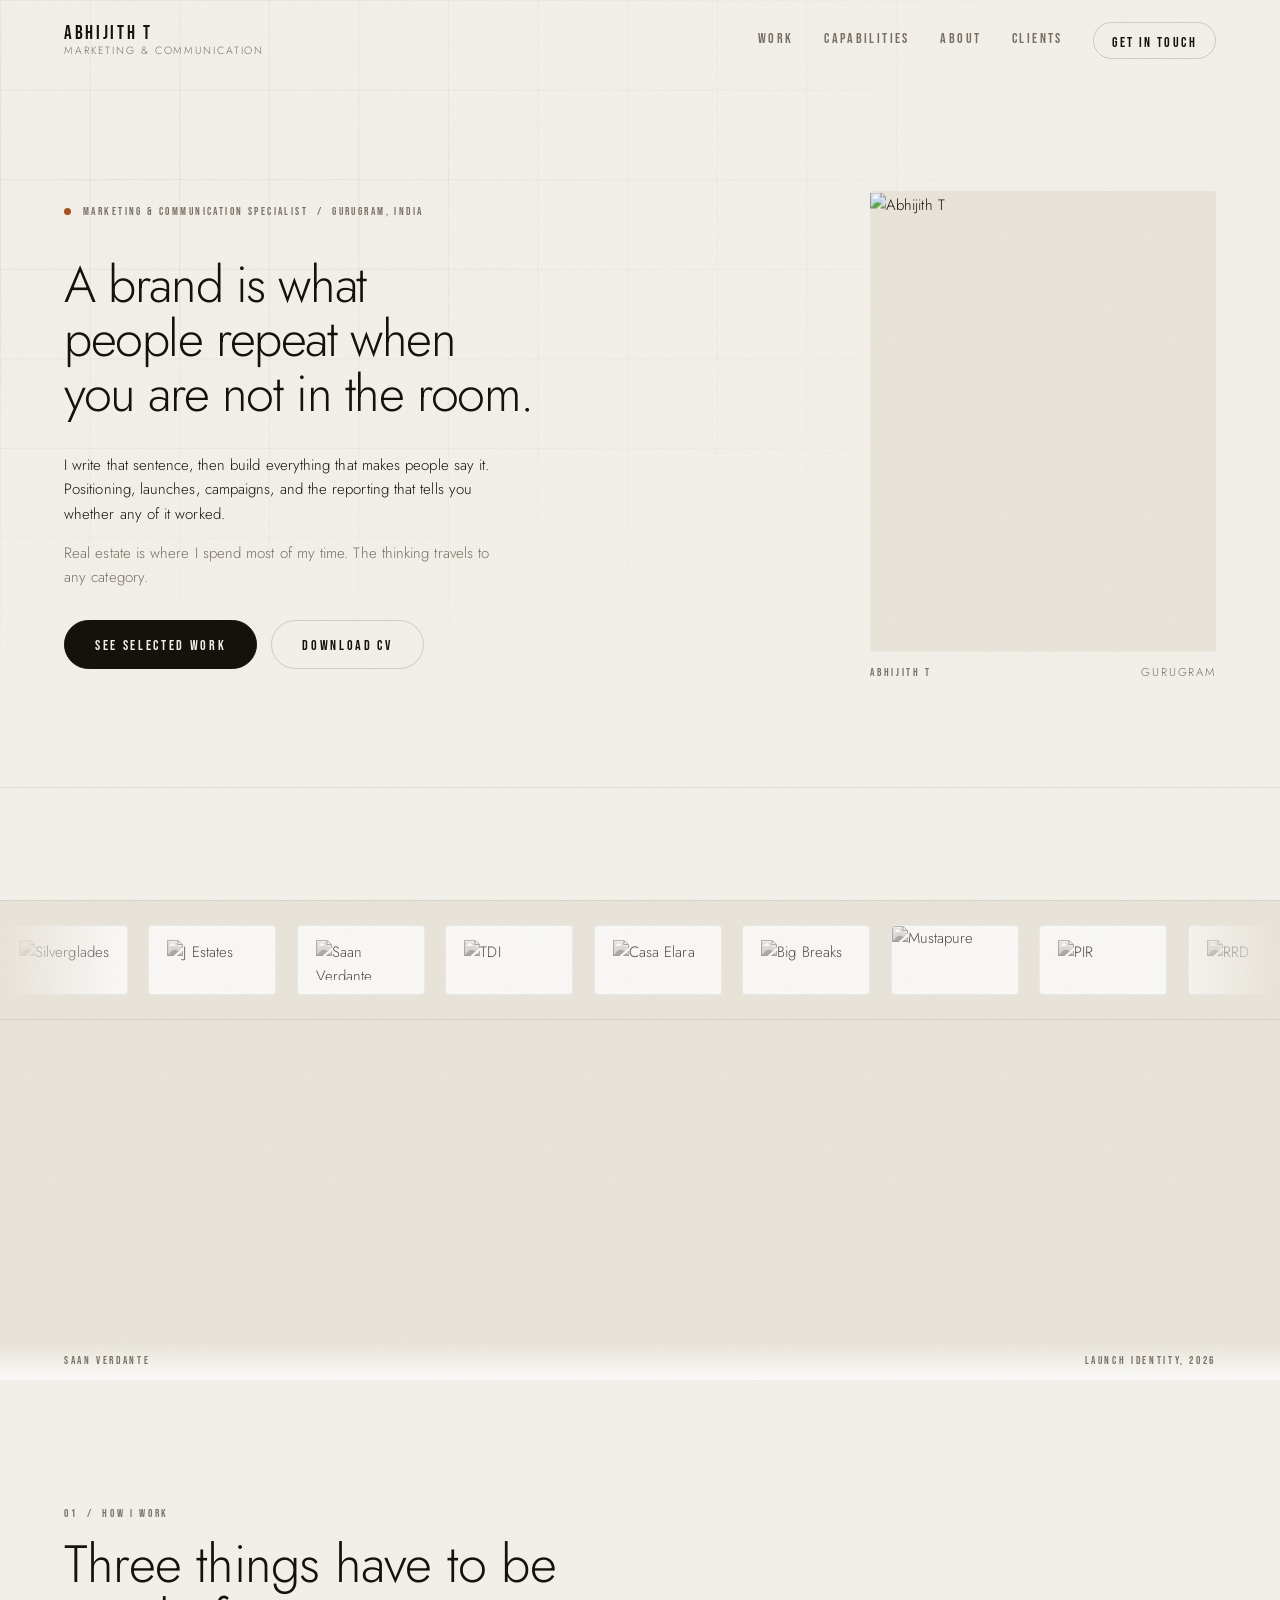
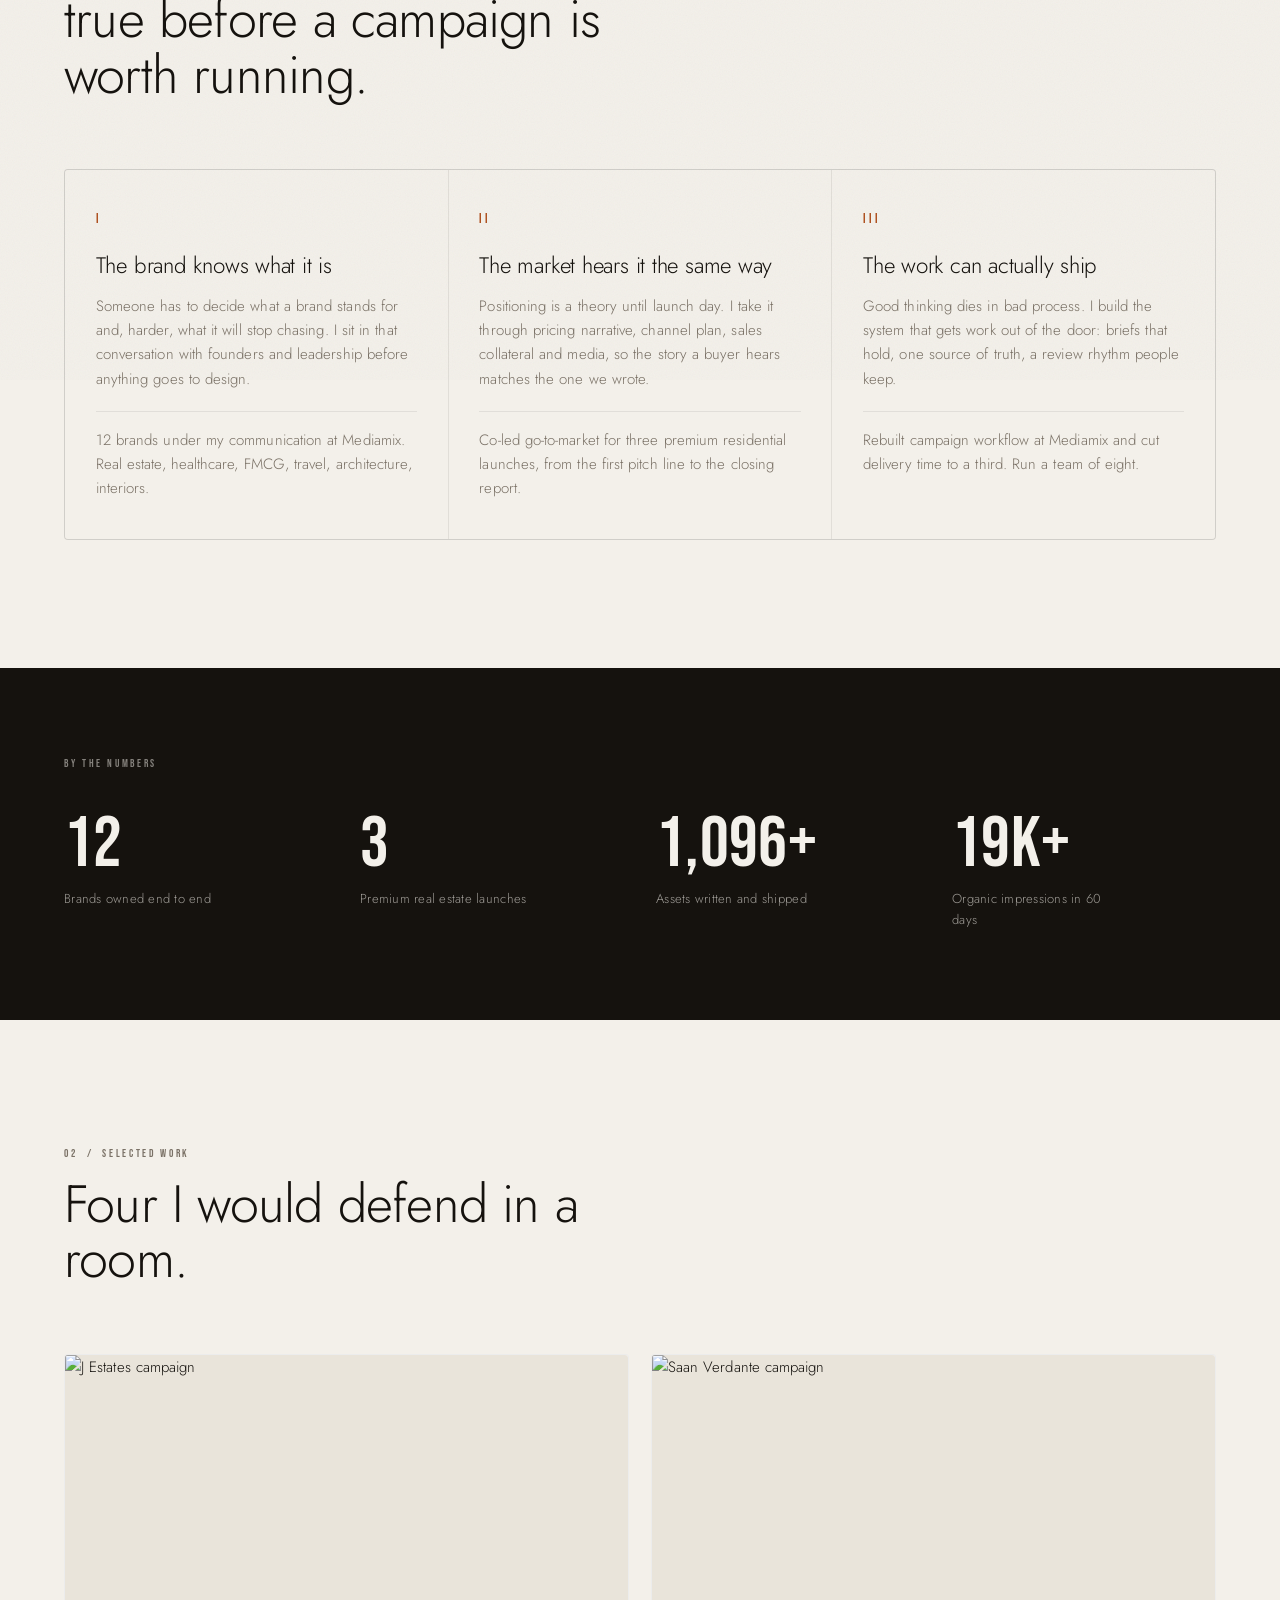
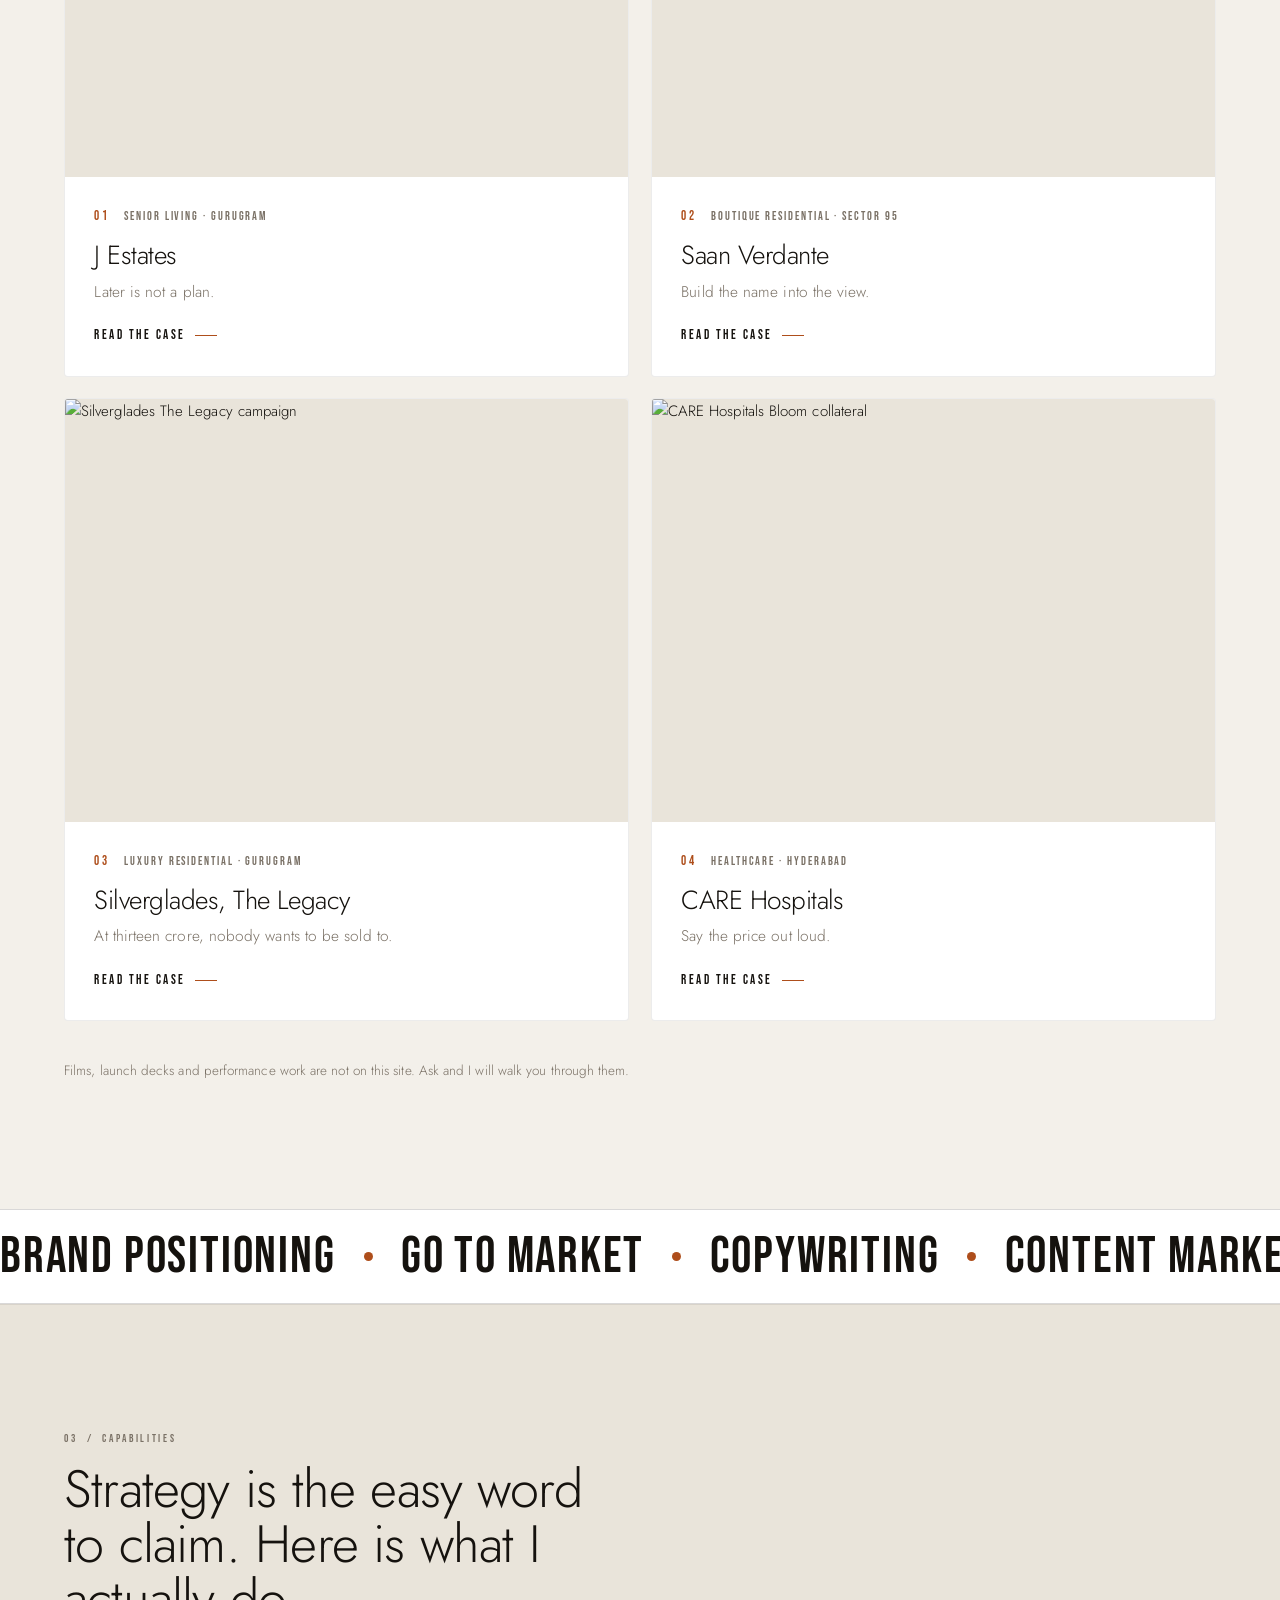
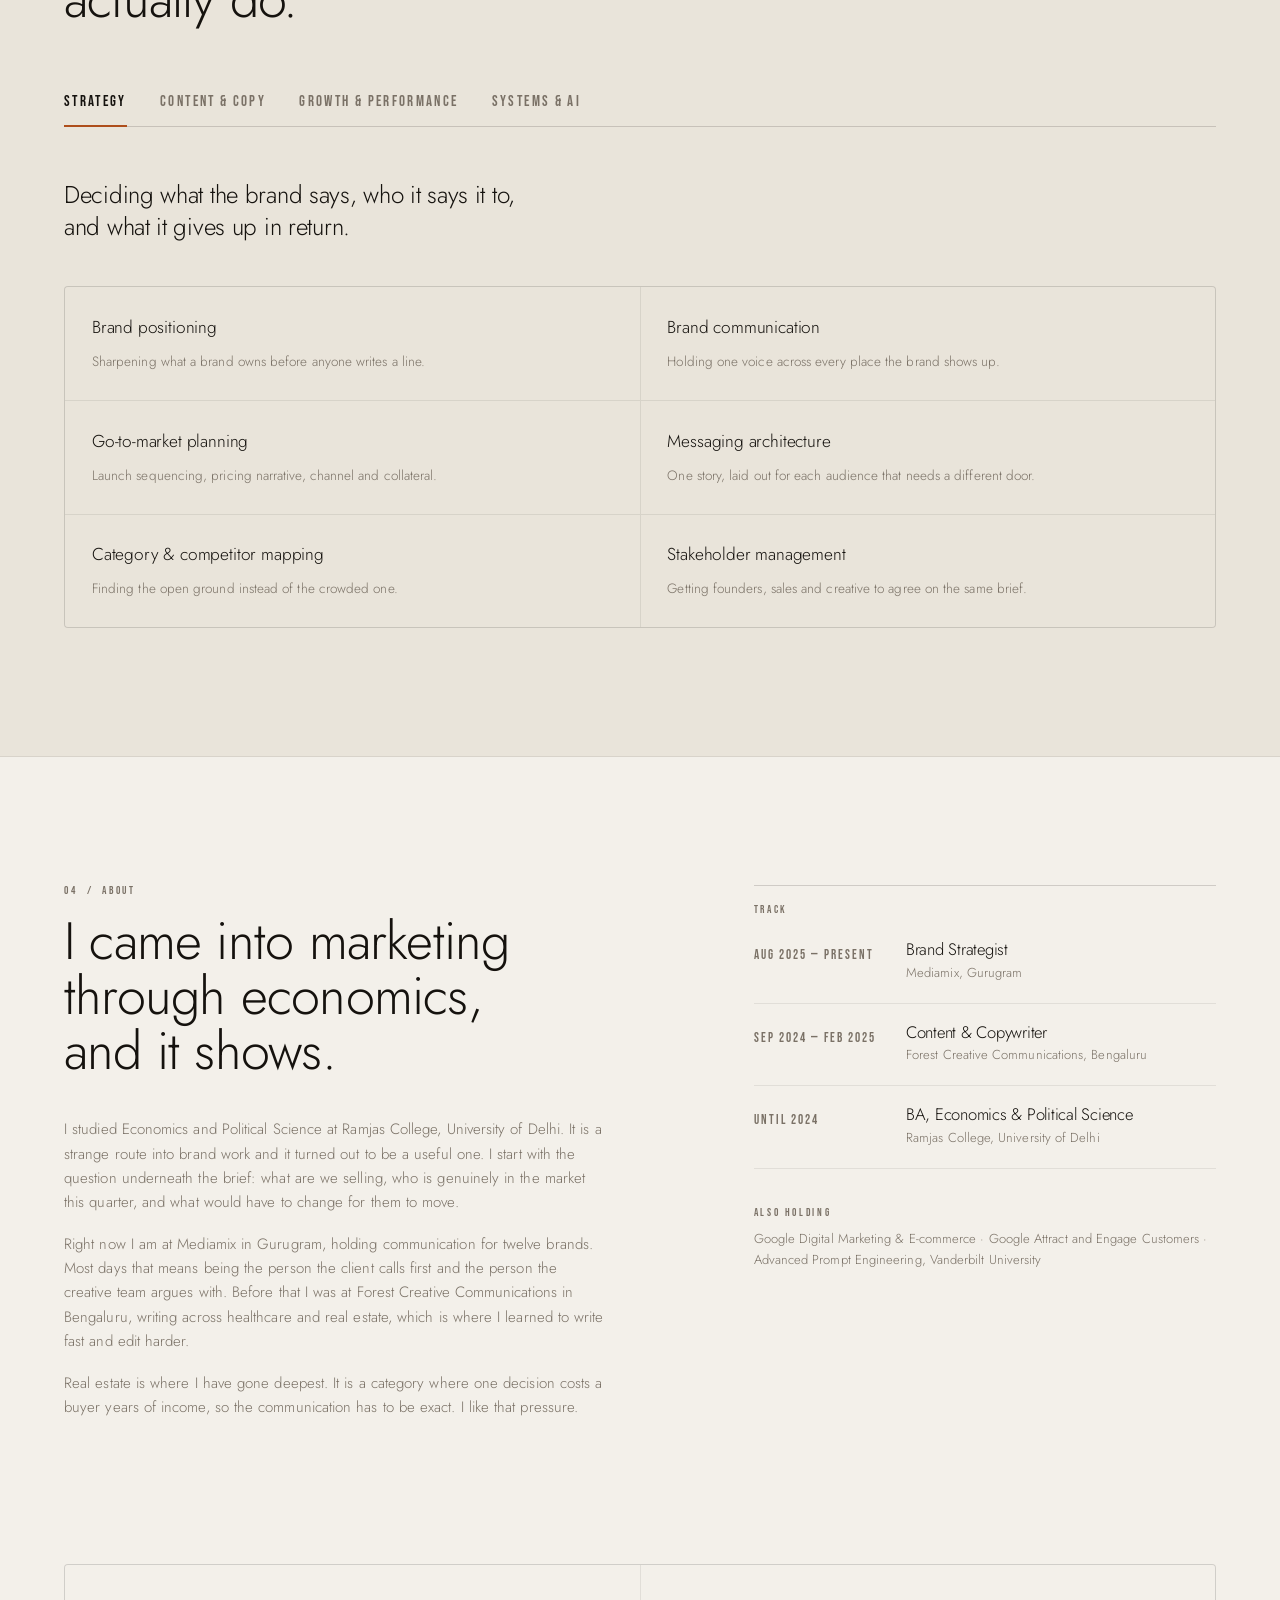
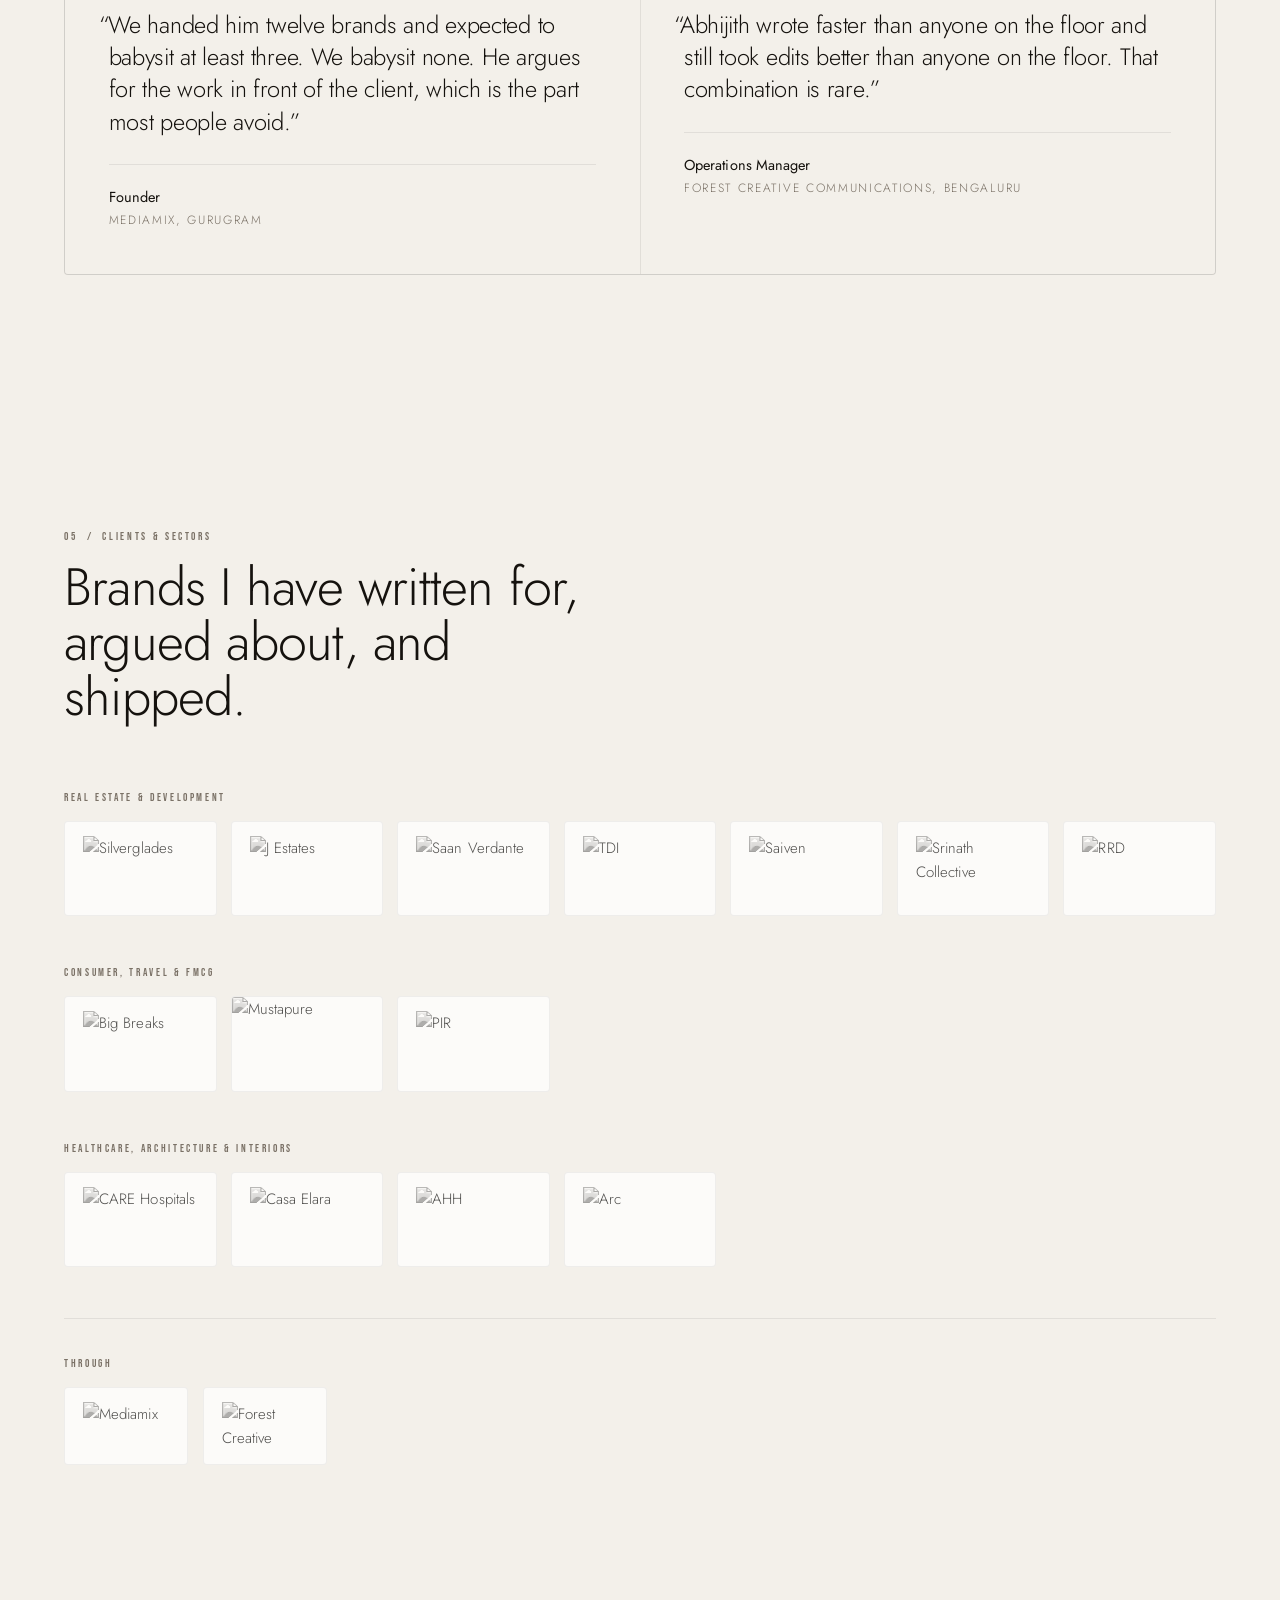
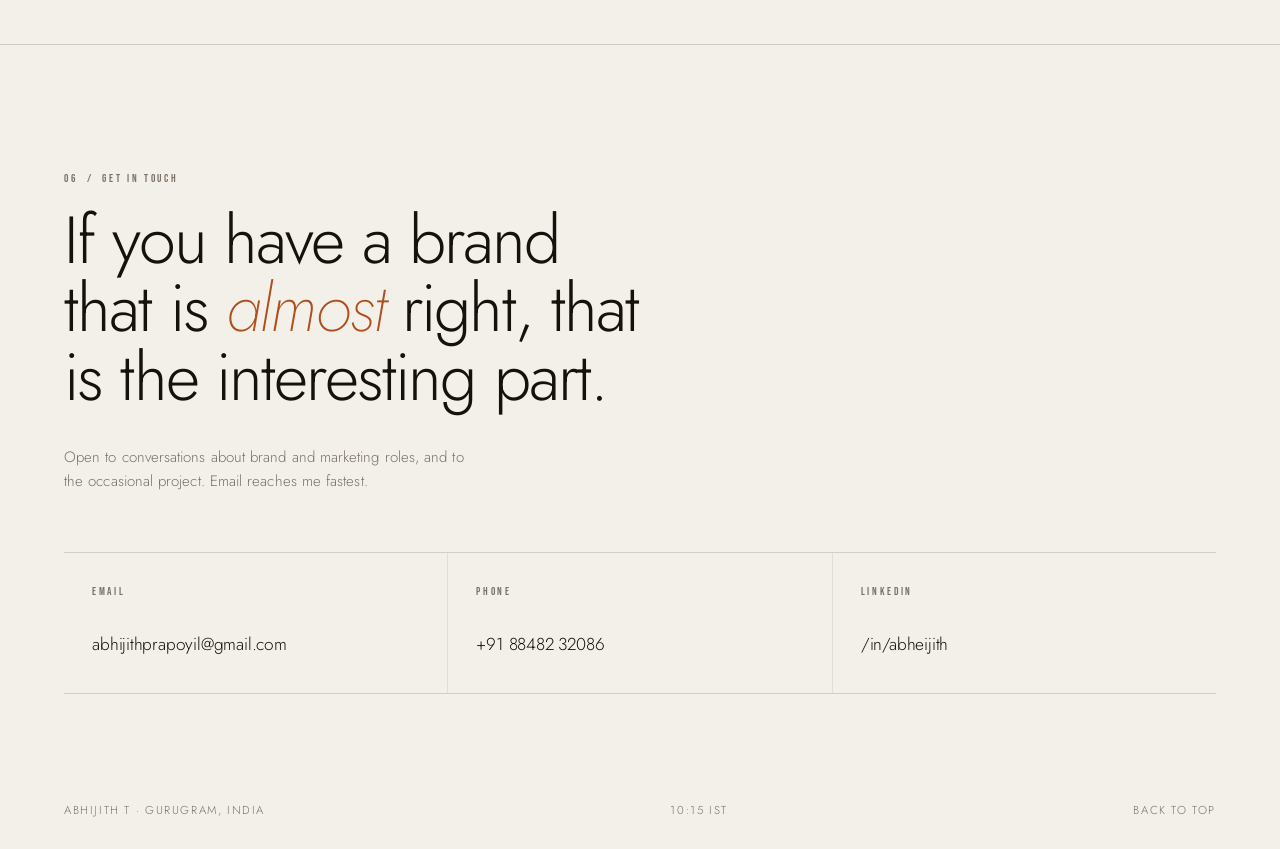
==== index.html @ 6b5b9a4d "Add files via upload" ====
<!doctype html>
<html lang="en">
<head>
<meta charset="utf-8">
<meta name="viewport" content="width=device-width, initial-scale=1">
<title>Abhijith T — Marketing &amp; Communication</title>
<meta name="description" content="Abhijith T. Marketing and communication specialist working on brand positioning, go-to-market and content for real estate, healthcare and consumer brands.">
<link rel="preconnect" href="https://fonts.googleapis.com">
<link rel="preconnect" href="https://fonts.gstatic.com" crossorigin>
<link href="https://fonts.googleapis.com/css2?family=Bebas+Neue&family=Jost:wght@200;300;400;500&display=swap" rel="stylesheet">
<link rel="stylesheet" href="styles.css">
</head>
<body>

<!-- ============ INTRO ============ -->
<div class="intro" id="intro" aria-hidden="true">
  <div class="intro__inner">
    <span class="intro__word">Abhijith</span>
    <span class="intro__rule"></span>
    <span class="intro__word intro__word--2">T</span>
  </div>
</div>

<div class="cursor" id="cursor" aria-hidden="true"></div>
<div class="grain" aria-hidden="true"></div>

<!-- ============ NAV ============ -->
<header class="nav" id="nav">
  <a href="#top" class="nav__mark">
    <span class="nav__name">Abhijith T</span>
    <span class="nav__role">Marketing &amp; Communication</span>
  </a>
  <nav class="nav__links">
    <a href="#work">Work</a>
    <a href="#capabilities">Capabilities</a>
    <a href="#about">About</a>
    <a href="#clients">Clients</a>
    <a href="#contact" class="nav__cta">Get in touch</a>
  </nav>
  <button class="nav__burger" id="burger" aria-label="Menu" aria-expanded="false"><span></span><span></span></button>
</header>

<div class="menu" id="menu">
  <a href="#work"><span class="menu__n">01</span> Work</a>
  <a href="#capabilities"><span class="menu__n">02</span> Capabilities</a>
  <a href="#about"><span class="menu__n">03</span> About</a>
  <a href="#clients"><span class="menu__n">04</span> Clients</a>
  <a href="#contact"><span class="menu__n">05</span> Get in touch</a>
</div>

<main id="top">

<!-- ============ HERO ============ -->
<section class="hero">
  <div class="hero__grid" aria-hidden="true"></div>
  <div class="wrap hero__inner">
    <div class="hero__copy">
      <p class="eyebrow reveal">
        <span class="dot"></span> Marketing &amp; Communication Specialist &nbsp;/&nbsp; Gurugram, India
      </p>

      <h1 class="hero__h1">
        <span class="line"><span>A brand is what</span></span>
        <span class="line"><span>people repeat when</span></span>
        <span class="line"><span>you are not in the room.</span></span>
      </h1>

      <div class="hero__sub reveal">
        <p>I write that sentence, then build everything that makes people say it. Positioning, launches, campaigns, and the reporting that tells you whether any of it worked.</p>
        <p class="muted">Real estate is where I spend most of my time. The thinking travels to any category.</p>
      </div>

      <div class="hero__actions reveal">
        <a href="#work" class="btn btn--solid">See selected work</a>
        <a href="assets/abhijith-t-cv.pdf" class="btn" download>Download CV</a>
      </div>
    </div>

    <figure class="hero__fig reveal">
      <div class="hero__figframe" data-parallax="0.05">
        <img src="assets/img/portrait.jpg" alt="Abhijith T">
      </div>
      <figcaption><span class="label">Abhijith T</span><span>Gurugram</span></figcaption>
    </figure>
  </div>

  <div class="hero__foot wrap">
    <div class="hero__now reveal">
      <span class="label">Currently</span>
      <p>Brand Strategist at <strong>Mediamix</strong>, Gurugram. Communication lead on 12 brands.</p>
    </div>
    <div class="scrollcue reveal"><span class="label">Scroll</span><span class="scrollcue__bar"></span></div>
  </div>
</section>

<!-- ============ LOGO MARQUEE ============ -->
<section class="marquee-wrap" aria-label="Brands worked with">
  <div class="marquee">
    <div class="marquee__track" id="mtrack">
      <div class="marquee__set">
        <span class="logo"><img src="assets/logos/silverglades.png" alt="Silverglades"></span>
        <span class="logo"><img src="assets/logos/j-estates.png" alt="J Estates"></span>
        <span class="logo"><img src="assets/logos/saan-verdante.png" alt="Saan Verdante"></span>
        <span class="logo"><img src="assets/logos/tdi.png" alt="TDI"></span>
        <span class="logo"><img src="assets/logos/casa-elara.png" alt="Casa Elara"></span>
        <span class="logo"><img src="assets/logos/big-breaks.png" alt="Big Breaks"></span>
        <span class="logo logo--bleed"><img src="assets/logos/mustapure.jpg" alt="Mustapure"></span>
        <span class="logo"><img src="assets/logos/pir.jpg" alt="PIR"></span>
        <span class="logo"><img src="assets/logos/rrd.png" alt="RRD"></span>
        <span class="logo"><img src="assets/logos/saiven.jpg" alt="Saiven"></span>
        <span class="logo"><img src="assets/logos/srinath-collective.jpg" alt="Srinath Collective"></span>
        <span class="logo"><img src="assets/logos/ahh.jpg" alt="AHH"></span>
        <span class="logo"><img src="assets/logos/arc.jpg" alt="Arc"></span>
        <span class="logo"><img src="assets/logos/care.jpg" alt="CARE Hospitals"></span>
      </div>
    </div>
  </div>
</section>

<!-- ============ FULL BLEED BAND ============ -->
<section class="bleedband" data-parallax="0.09">
  <img src="assets/img/saan-1.jpg" alt="Saan Verdante letterform campaign">
  <div class="bleedband__cap wrap"><span class="label">Saan Verdante</span><span class="label">Launch identity, 2026</span></div>
</section>

<!-- ============ PILLARS ============ -->
<section class="section" id="approach">
  <div class="wrap">
    <div class="sechead reveal">
      <span class="label">01 &nbsp;/&nbsp; How I work</span>
      <h2 class="h2">Three things have to be true before a campaign is worth running.</h2>
    </div>

    <div class="pillars">
      <article class="pillar reveal">
        <span class="pillar__n">i</span>
        <h3>The brand knows what it is</h3>
        <p>Someone has to decide what a brand stands for and, harder, what it will stop chasing. I sit in that conversation with founders and leadership before anything goes to design.</p>
        <p class="pillar__proof">12 brands under my communication at Mediamix. Real estate, healthcare, FMCG, travel, architecture, interiors.</p>
      </article>

      <article class="pillar reveal">
        <span class="pillar__n">ii</span>
        <h3>The market hears it the same way</h3>
        <p>Positioning is a theory until launch day. I take it through pricing narrative, channel plan, sales collateral and media, so the story a buyer hears matches the one we wrote.</p>
        <p class="pillar__proof">Co-led go-to-market for three premium residential launches, from the first pitch line to the closing report.</p>
      </article>

      <article class="pillar reveal">
        <span class="pillar__n">iii</span>
        <h3>The work can actually ship</h3>
        <p>Good thinking dies in bad process. I build the system that gets work out of the door: briefs that hold, one source of truth, a review rhythm people keep.</p>
        <p class="pillar__proof">Rebuilt campaign workflow at Mediamix and cut delivery time to a third. Run a team of eight.</p>
      </article>
    </div>
  </div>
</section>

<!-- ============ NUMBERS (dark band) ============ -->
<section class="numbers">
  <div class="wrap">
    <span class="label reveal">By the numbers</span>
    <div class="numbers__grid">
      <div class="num reveal"><span class="num__v" data-count="12">12</span><span class="num__l">Brands owned end to end</span></div>
      <div class="num reveal"><span class="num__v" data-count="3">3</span><span class="num__l">Premium real estate launches</span></div>
      <div class="num reveal"><span class="num__v" data-count="1100" data-suffix="+">1,100+</span><span class="num__l">Assets written and shipped</span></div>
      <div class="num reveal"><span class="num__v" data-count="19" data-suffix="K+">19K+</span><span class="num__l">Organic impressions in 60 days</span></div>
    </div>
  </div>
</section>

<!-- ============ WORK INDEX ============ -->
<section class="section section--work" id="work">
  <div class="wrap">
    <div class="sechead reveal">
      <span class="label">02 &nbsp;/&nbsp; Selected work</span>
      <h2 class="h2">Four I would defend in a room.</h2>
    </div>

    <div class="wgrid">
      <a class="wcard reveal" href="work/j-estates.html">
        <span class="wcard__media"><img src="assets/img/jestates-1.jpg" alt="J Estates campaign" loading="lazy"></span>
        <span class="wcard__body">
          <span class="wcard__top"><span class="wcard__n">01</span><span class="wcard__tag">Senior Living · Gurugram</span></span>
          <span class="wcard__brand">J Estates</span>
          <span class="wcard__line">Later is not a plan.</span>
          <span class="wcard__go">Read the case</span>
        </span>
      </a>

      <a class="wcard reveal" href="work/saan-verdante.html">
        <span class="wcard__media"><img src="assets/img/saan-3.jpg" alt="Saan Verdante campaign" loading="lazy"></span>
        <span class="wcard__body">
          <span class="wcard__top"><span class="wcard__n">02</span><span class="wcard__tag">Boutique Residential · Sector 95</span></span>
          <span class="wcard__brand">Saan Verdante</span>
          <span class="wcard__line">Build the name into the view.</span>
          <span class="wcard__go">Read the case</span>
        </span>
      </a>

      <a class="wcard reveal" href="work/silverglades.html">
        <span class="wcard__media"><img src="assets/img/silverglades-1.jpg" alt="Silverglades The Legacy campaign" loading="lazy"></span>
        <span class="wcard__body">
          <span class="wcard__top"><span class="wcard__n">03</span><span class="wcard__tag">Luxury Residential · Gurugram</span></span>
          <span class="wcard__brand">Silverglades, The Legacy</span>
          <span class="wcard__line">At thirteen crore, nobody wants to be sold to.</span>
          <span class="wcard__go">Read the case</span>
        </span>
      </a>

      <a class="wcard reveal" href="work/care-hospitals.html">
        <span class="wcard__media"><img src="assets/img/care-1.jpg" alt="CARE Hospitals Bloom collateral" loading="lazy"></span>
        <span class="wcard__body">
          <span class="wcard__top"><span class="wcard__n">04</span><span class="wcard__tag">Healthcare · Hyderabad</span></span>
          <span class="wcard__brand">CARE Hospitals</span>
          <span class="wcard__line">Say the price out loud.</span>
          <span class="wcard__go">Read the case</span>
        </span>
      </a>
    </div>

    <p class="workfoot reveal muted">Films, launch decks and performance work are not on this site. Ask and I will walk you through them.</p>
  </div>
</section>

<!-- ============ BIG TYPE TICKER ============ -->
<section class="tickerband" aria-hidden="true">
  <div class="ticker">
    <div class="ticker__track" id="ticker">
      <div class="ticker__set">
        <span>Brand Positioning</span><i></i>
        <span>Go To Market</span><i></i>
        <span>Copywriting</span><i></i>
        <span>Content Marketing</span><i></i>
        <span>Campaign Strategy</span><i></i>
        <span>Performance</span><i></i>
      </div>
    </div>
  </div>
</section>

<!-- ============ CAPABILITIES / SKILL TABS ============ -->
<section class="section section--caps" id="capabilities">
  <div class="wrap">
    <div class="sechead reveal">
      <span class="label">03 &nbsp;/&nbsp; Capabilities</span>
      <h2 class="h2">Strategy is the easy word to claim. Here is what I actually do.</h2>
    </div>

    <div class="tabs reveal" id="tabs">
      <div class="tabs__nav" role="tablist">
        <button class="tab is-active" role="tab" aria-selected="true" data-tab="t1">Strategy</button>
        <button class="tab" role="tab" aria-selected="false" data-tab="t2">Content &amp; Copy</button>
        <button class="tab" role="tab" aria-selected="false" data-tab="t3">Growth &amp; Performance</button>
        <button class="tab" role="tab" aria-selected="false" data-tab="t4">Systems &amp; AI</button>
        <span class="tabs__ink" id="tabink"></span>
      </div>

      <div class="tabs__panels">
        <div class="panel is-active" id="t1" role="tabpanel">
          <p class="panel__lead">Deciding what the brand says, who it says it to, and what it gives up in return.</p>
          <ul class="skills">
            <li><span>Brand positioning</span><em>Sharpening what a brand owns before anyone writes a line.</em></li>
            <li><span>Brand communication</span><em>Holding one voice across every place the brand shows up.</em></li>
            <li><span>Go-to-market planning</span><em>Launch sequencing, pricing narrative, channel and collateral.</em></li>
            <li><span>Messaging architecture</span><em>One story, laid out for each audience that needs a different door.</em></li>
            <li><span>Category &amp; competitor mapping</span><em>Finding the open ground instead of the crowded one.</em></li>
            <li><span>Stakeholder management</span><em>Getting founders, sales and creative to agree on the same brief.</em></li>
          </ul>
        </div>

        <div class="panel" id="t2" role="tabpanel">
          <p class="panel__lead">Words that carry weight, and a system that keeps producing them.</p>
          <ul class="skills">
            <li><span>Copywriting</span><em>Brand lines, ads, landing pages, sales decks, mailers.</em></li>
            <li><span>Content marketing</span><em>Calendars built around demand, not around posting habits.</em></li>
            <li><span>Content strategy</span><em>Formats, cadence and reuse mapped to the funnel.</em></li>
            <li><span>Campaign concepts</span><em>An idea big enough to run for a year, not a week.</em></li>
            <li><span>Scriptwriting</span><em>Films, walkthroughs, reels and founder-led video.</em></li>
            <li><span>Tone of voice guides</span><em>Written so a new agency can pick it up without a call.</em></li>
          </ul>
        </div>

        <div class="panel" id="t3" role="tabpanel">
          <p class="panel__lead">Making sure the brand work shows up in the numbers.</p>
          <ul class="skills">
            <li><span>Performance direction</span><em>Meta and Google campaigns briefed and read for lead quality.</em></li>
            <li><span>Funnel &amp; lead quality</span><em>Following the enquiry all the way to the sales call.</em></li>
            <li><span>SEO</span><em>Structure, intent and content that earns the click.</em></li>
            <li><span>AEO</span><em>Writing so AI answer engines quote the brand correctly.</em></li>
            <li><span>Analytics &amp; Looker Studio</span><em>Dashboards leadership can read in ninety seconds.</em></li>
            <li><span>CRM &amp; outreach</span><em>Apollo, list building, and sequences that sound human.</em></li>
          </ul>
        </div>

        <div class="panel" id="t4" role="tabpanel">
          <p class="panel__lead">The unglamorous part that decides whether anything ships.</p>
          <ul class="skills">
            <li><span>Workflow design</span><em>One source of truth, clear owners, fewer status calls.</em></li>
            <li><span>Team &amp; vendor management</span><em>Designers, interns, freelancers and production partners.</em></li>
            <li><span>Prompt engineering</span><em>AI for speed and drafts, never for the final judgement.</em></li>
            <li><span>No-code prototyping</span><em>Building the thing instead of describing it in a deck.</em></li>
            <li><span>Marketing automation</span><em>Nurture, alerts and handoffs that do not need a human.</em></li>
            <li><span>Reporting cadence</span><em>A weekly rhythm that keeps everyone honest.</em></li>
          </ul>
        </div>
      </div>
    </div>
  </div>
</section>

<!-- ============ ABOUT ============ -->
<section class="section section--about" id="about">
  <div class="wrap about">
    <div class="about__body">
      <span class="label reveal">04 &nbsp;/&nbsp; About</span>
      <h2 class="h2 reveal">I came into marketing through economics, and it shows.</h2>
      <div class="prose reveal">
        <p>I studied Economics and Political Science at Ramjas College, University of Delhi. It is a strange route into brand work and it turned out to be a useful one. I start with the question underneath the brief: what are we selling, who is genuinely in the market this quarter, and what would have to change for them to move.</p>
        <p>Right now I am at Mediamix in Gurugram, holding communication for twelve brands. Most days that means being the person the client calls first and the person the creative team argues with. Before that I was at Forest Creative Communications in Bengaluru, writing across healthcare and real estate, which is where I learned to write fast and edit harder.</p>
        <p>Real estate is where I have gone deepest. It is a category where one decision costs a buyer years of income, so the communication has to be exact. I like that pressure.</p>
      </div>
    </div>

    <div class="about__side">
      <div class="timeline reveal">
        <span class="label">Track</span>
        <div class="tl">
          <span class="tl__yr">Aug 2025 — Present</span>
          <div><h4>Brand Strategist</h4><p>Mediamix, Gurugram</p></div>
        </div>
        <div class="tl">
          <span class="tl__yr">Sep 2024 — Feb 2025</span>
          <div><h4>Content &amp; Copywriter</h4><p>Forest Creative Communications, Bengaluru</p></div>
        </div>
        <div class="tl">
          <span class="tl__yr">Until 2024</span>
          <div><h4>BA, Economics &amp; Political Science</h4><p>Ramjas College, University of Delhi</p></div>
        </div>
      </div>

      <div class="certs reveal">
        <span class="label">Also holding</span>
        <p>Google Digital Marketing &amp; E-commerce · Google Attract and Engage Customers · Advanced Prompt Engineering, Vanderbilt University</p>
      </div>
    </div>
  </div>
</section>

<!-- ============ TESTIMONIALS ============ -->
<section class="section section--quotes">
  <div class="wrap">
    <div class="quotes">
      <figure class="quote reveal">
        <blockquote>We handed him twelve brands and expected to babysit at least three. We babysit none. He argues for the work in front of the client, which is the part most people avoid.</blockquote>
        <figcaption><strong>Founder</strong><span>Mediamix, Gurugram</span></figcaption>
      </figure>
      <figure class="quote reveal">
        <blockquote>Abhijith wrote faster than anyone on the floor and still took edits better than anyone on the floor. That combination is rare.</blockquote>
        <figcaption><strong>Operations Manager</strong><span>Forest Creative Communications, Bengaluru</span></figcaption>
      </figure>
    </div>
  </div>
</section>

<!-- ============ CLIENTS ============ -->
<section class="section" id="clients">
  <div class="wrap">
    <div class="sechead reveal">
      <span class="label">05 &nbsp;/&nbsp; Clients &amp; sectors</span>
      <h2 class="h2">Brands I have written for, argued about, and shipped.</h2>
    </div>

    <div class="clientgroup reveal">
      <span class="label">Real estate &amp; development</span>
      <div class="logogrid">
        <span class="logo"><img src="assets/logos/silverglades.png" alt="Silverglades"></span>
        <span class="logo"><img src="assets/logos/j-estates.png" alt="J Estates"></span>
        <span class="logo"><img src="assets/logos/saan-verdante.png" alt="Saan Verdante"></span>
        <span class="logo"><img src="assets/logos/tdi.png" alt="TDI"></span>
        <span class="logo"><img src="assets/logos/saiven.jpg" alt="Saiven"></span>
        <span class="logo"><img src="assets/logos/srinath-collective.jpg" alt="Srinath Collective"></span>
        <span class="logo"><img src="assets/logos/rrd.png" alt="RRD"></span>
      </div>
    </div>

    <div class="clientgroup reveal">
      <span class="label">Consumer, travel &amp; FMCG</span>
      <div class="logogrid">
        <span class="logo"><img src="assets/logos/big-breaks.png" alt="Big Breaks"></span>
        <span class="logo logo--bleed"><img src="assets/logos/mustapure.jpg" alt="Mustapure"></span>
        <span class="logo"><img src="assets/logos/pir.jpg" alt="PIR"></span>
      </div>
    </div>

    <div class="clientgroup reveal">
      <span class="label">Healthcare, architecture &amp; interiors</span>
      <div class="logogrid">
        <span class="logo"><img src="assets/logos/care.jpg" alt="CARE Hospitals"></span>
        <span class="logo"><img src="assets/logos/casa-elara.png" alt="Casa Elara"></span>
        <span class="logo"><img src="assets/logos/ahh.jpg" alt="AHH"></span>
        <span class="logo"><img src="assets/logos/arc.jpg" alt="Arc"></span>
      </div>
    </div>

    <div class="clientgroup clientgroup--agency reveal">
      <span class="label">Through</span>
      <div class="logogrid logogrid--sm">
        <span class="logo"><img src="assets/logos/mediamix.jpg" alt="Mediamix"></span>
        <span class="logo"><img src="assets/logos/forest-creative.jpg" alt="Forest Creative Communications"></span>
      </div>
    </div>
  </div>
</section>

<!-- ============ CONTACT ============ -->
<section class="contact" id="contact">
  <div class="wrap">
    <span class="label reveal">06 &nbsp;/&nbsp; Get in touch</span>
    <h2 class="contact__h reveal">If you have a brand that is <em>almost</em> right, that is the interesting part.</h2>
    <p class="contact__p reveal">Open to conversations about brand and marketing roles, and to the occasional project. Email reaches me fastest.</p>

    <div class="contact__links reveal">
      <a href="mailto:abhijithprapoyil@gmail.com" class="clink">
        <span class="label">Email</span><span class="clink__v">abhijithprapoyil@gmail.com</span>
      </a>
      <a href="tel:+918848232086" class="clink">
        <span class="label">Phone</span><span class="clink__v">+91 88482 32086</span>
      </a>
      <a href="https://www.linkedin.com/in/abheijith" target="_blank" rel="noopener" class="clink">
        <span class="label">LinkedIn</span><span class="clink__v">/in/abheijith</span>
      </a>
    </div>
  </div>

  <footer class="foot wrap">
    <span>Abhijith T · Gurugram, India</span>
    <span class="foot__time" id="clock"></span>
    <a href="#top" class="foot__up">Back to top</a>
  </footer>
</section>

</main>

<!-- ============ LIGHTBOX ============ -->
<div class="lightbox" id="lightbox" role="dialog" aria-modal="true" aria-label="Work preview" hidden>
  <button class="lightbox__close" id="lbclose" aria-label="Close">Close</button>
  <img id="lbimg" src="" alt="">
</div>

<script src="main.js"></script>
</body>
</html>
---- styles.css ----
/* =========================================================
   Abhijith T — portfolio
   Type: Bebas Neue (labels/display) + Jost (body)
   Theme: warm paper, light, with one inverted band
   ========================================================= */

:root{
  --paper:#F3F0EA;        /* warm paper ground */
  --paper-2:#FFFFFF;      /* cards, tiles */
  --paper-3:#E9E4DA;      /* recessed bands */
  --ink:#15120E;          /* primary text */
  --ink-2:#453F36;
  --ink-dim:#7A7166;      /* secondary text */
  --rule:rgba(21,18,14,.16);
  --rule-soft:rgba(21,18,14,.08);
  --accent:#AE4E1B;       /* clay */

  --wrap:1320px;
  --gut:clamp(20px,5vw,72px);

  --f-display:"Bebas Neue", Impact, sans-serif;
  --f-body:"Jost", "Futura", "Century Gothic", sans-serif;

  --ease:cubic-bezier(.22,.61,.36,1);
  --ease-out:cubic-bezier(.16,1,.3,1);
}

*,*::before,*::after{box-sizing:border-box}
html{scroll-behavior:smooth;-webkit-text-size-adjust:100%}
body{
  margin:0;
  background:var(--paper);
  color:var(--ink);
  font-family:var(--f-body);
  font-weight:300;
  font-size:clamp(15px,1.05vw,17px);
  line-height:1.62;
  letter-spacing:.005em;
  overflow-x:hidden;
  -webkit-font-smoothing:antialiased;
}
body.is-locked{overflow:hidden}
img{max-width:100%;display:block}
a{color:inherit;text-decoration:none}
h1,h2,h3,h4{margin:0;font-weight:300;letter-spacing:-.015em;line-height:1.06}
p{margin:0 0 1em}
p:last-child{margin-bottom:0}
::selection{background:var(--accent);color:#fff}

.wrap{width:100%;max-width:var(--wrap);margin-inline:auto;padding-inline:var(--gut)}
.muted{color:var(--ink-dim)}

/* ---------- shared type ---------- */
.label{
  font-family:var(--f-display);
  font-size:clamp(11px,.78vw,13px);
  letter-spacing:.24em;
  text-transform:uppercase;
  color:var(--ink-dim);
  display:inline-block;
  line-height:1;
}
.h2{
  font-size:clamp(30px,4.1vw,58px);
  max-width:19ch;
  line-height:1.05;
}
.eyebrow{
  font-family:var(--f-display);
  font-size:clamp(11px,.82vw,14px);
  letter-spacing:.22em;
  text-transform:uppercase;
  color:var(--ink-dim);
  display:flex;align-items:center;gap:12px;
  margin:0 0 clamp(22px,3vw,38px);
}
.dot{
  width:7px;height:7px;border-radius:50%;background:var(--accent);
  animation:pulse 2.6s infinite;flex:0 0 auto;
}
@keyframes pulse{
  0%{box-shadow:0 0 0 0 rgba(174,78,27,.5)}
  70%{box-shadow:0 0 0 9px rgba(174,78,27,0)}
  100%{box-shadow:0 0 0 0 rgba(174,78,27,0)}
}

/* ---------- grain + cursor ---------- */
.grain{
  position:fixed;inset:-120%;z-index:9998;pointer-events:none;opacity:.14;
  background-image:url("data:image/svg+xml,%3Csvg xmlns='http://www.w3.org/2000/svg' width='140' height='140'%3E%3Cfilter id='n'%3E%3CfeTurbulence type='fractalNoise' baseFrequency='.85' numOctaves='3'/%3E%3C/filter%3E%3Crect width='100%25' height='100%25' filter='url(%23n)' opacity='.4'/%3E%3C/svg%3E");
  animation:grain 7s steps(6) infinite;
  mix-blend-mode:multiply;
}
@keyframes grain{
  0%,100%{transform:translate(0,0)}
  20%{transform:translate(-6%,4%)}
  40%{transform:translate(4%,-5%)}
  60%{transform:translate(-3%,-3%)}
  80%{transform:translate(5%,3%)}
}
.cursor{
  position:fixed;top:0;left:0;width:32px;height:32px;border-radius:50%;
  border:1px solid rgba(21,18,14,.4);
  transform:translate(-50%,-50%);
  pointer-events:none;z-index:9999;mix-blend-mode:multiply;
  transition:width .3s var(--ease-out),height .3s var(--ease-out),
             background .3s var(--ease-out),border-color .3s var(--ease-out),opacity .3s;
  opacity:0;
}
.cursor.is-on{opacity:1}
.cursor.is-hover{width:62px;height:62px;background:rgba(174,78,27,.14);border-color:transparent}
@media (hover:none),(max-width:900px){.cursor,.grain{display:none}}

/* ---------- intro ---------- */
.intro{
  position:fixed;inset:0;z-index:10000;background:var(--paper);
  display:flex;align-items:center;justify-content:center;
  transition:opacity .7s var(--ease-out),visibility .7s;
}
.intro.is-done{opacity:0;visibility:hidden}
.intro__inner{display:flex;align-items:center;gap:18px}
.intro__word{
  font-family:var(--f-display);
  font-size:clamp(30px,5vw,64px);
  letter-spacing:.14em;text-transform:uppercase;line-height:1;
  opacity:0;transform:translateY(22px);
  animation:introUp .8s var(--ease-out) .12s forwards;
}
.intro__word--2{animation-delay:.26s;color:var(--accent)}
.intro__rule{
  display:block;height:1px;width:0;background:var(--rule);
  animation:introRule .9s var(--ease-out) .4s forwards;
}
@keyframes introUp{to{opacity:1;transform:none}}
@keyframes introRule{to{width:clamp(60px,10vw,160px)}}

/* ---------- nav ---------- */
.nav{
  position:fixed;top:0;left:0;right:0;z-index:900;
  display:flex;align-items:center;justify-content:space-between;
  padding:22px var(--gut);
  transition:background .45s var(--ease),padding .45s var(--ease),border-color .45s,transform .4s var(--ease);
  border-bottom:1px solid transparent;
}
.nav.is-stuck{
  background:rgba(243,240,234,.88);
  backdrop-filter:blur(14px) saturate(1.2);
  -webkit-backdrop-filter:blur(14px) saturate(1.2);
  border-bottom-color:var(--rule-soft);
  padding-block:14px;
}
.nav.is-hidden{transform:translateY(-104%)}
.nav__mark{display:flex;flex-direction:column;gap:3px;line-height:1}
.nav__name{font-family:var(--f-display);font-size:19px;letter-spacing:.14em;text-transform:uppercase}
.nav__role{font-size:10.5px;letter-spacing:.18em;text-transform:uppercase;color:var(--ink-dim)}
.nav__links{display:flex;align-items:center;gap:clamp(20px,2.4vw,40px)}
.nav__links a{
  font-family:var(--f-display);font-size:14px;letter-spacing:.17em;text-transform:uppercase;
  color:var(--ink-dim);position:relative;padding-bottom:3px;transition:color .3s;
}
.nav__links a::after{
  content:"";position:absolute;left:0;bottom:0;height:1px;width:100%;
  background:var(--ink);transform:scaleX(0);transform-origin:right;
  transition:transform .45s var(--ease-out);
}
.nav__links a:hover{color:var(--ink)}
.nav__links a:hover::after{transform:scaleX(1);transform-origin:left}
.nav__cta{
  color:var(--ink)!important;border:1px solid var(--rule);
  padding:9px 18px 7px;border-radius:100px;transition:background .35s,border-color .35s,color .35s;
}
.nav__cta::after{display:none}
.nav__cta:hover{background:var(--ink);color:var(--paper)!important;border-color:var(--ink)}

.nav__burger{
  display:none;background:none;border:0;padding:10px;cursor:pointer;
  flex-direction:column;gap:6px;
}
.nav__burger span{display:block;width:26px;height:1px;background:var(--ink);transition:transform .4s var(--ease-out)}
.nav__burger.is-open span:nth-child(1){transform:translateY(3.5px) rotate(45deg)}
.nav__burger.is-open span:nth-child(2){transform:translateY(-3.5px) rotate(-45deg)}

.menu{
  position:fixed;inset:0;z-index:880;background:var(--paper-3);
  display:flex;flex-direction:column;justify-content:center;gap:6px;
  padding:0 var(--gut);
  clip-path:inset(0 0 100% 0);
  transition:clip-path .7s var(--ease-out);
}
.menu.is-open{clip-path:inset(0 0 0 0)}
.menu a{
  font-family:var(--f-display);font-size:clamp(30px,8vw,54px);
  letter-spacing:.06em;text-transform:uppercase;
  display:flex;align-items:baseline;gap:16px;
  padding:10px 0;border-bottom:1px solid var(--rule-soft);
}
.menu__n{font-size:12px;letter-spacing:.2em;color:var(--accent)}

/* ---------- hero ---------- */
.hero{
  position:relative;min-height:100svh;
  display:flex;flex-direction:column;justify-content:center;
  padding:clamp(104px,13vh,150px) 0 26px;
  overflow:hidden;
}
.hero__grid{
  position:absolute;inset:0;pointer-events:none;opacity:.85;
  background-image:linear-gradient(var(--rule-soft) 1px,transparent 1px),
                   linear-gradient(90deg,var(--rule-soft) 1px,transparent 1px);
  background-size:clamp(60px,7vw,110px) clamp(60px,7vw,110px);
  mask-image:radial-gradient(120% 85% at 12% 22%,#000 0%,transparent 72%);
  -webkit-mask-image:radial-gradient(120% 85% at 12% 22%,#000 0%,transparent 72%);
}
.hero__inner{
  position:relative;flex:1;
  display:grid;grid-template-columns:minmax(0,1fr) clamp(230px,27vw,380px);
  gap:clamp(28px,4vw,68px);align-items:center;
}
.hero__h1{
  /* sized so each hand-broken line fits the left column without re-wrapping */
  font-size:clamp(31px,3.95vw,57px);
  line-height:1.02;
  letter-spacing:-.028em;
  margin-bottom:clamp(22px,2.4vw,32px);
}
.hero__h1 .line{display:block;overflow:hidden;padding-bottom:.06em}
.hero__h1 .line>span{
  display:block;transform:translateY(102%);
  animation:riseIn 1.05s var(--ease-out) forwards;
  animation-play-state:paused;
}
.hero__h1 .line:nth-child(2)>span{animation-delay:.10s}
.hero__h1 .line:nth-child(3)>span{animation-delay:.20s}
body.intro-done .hero__h1 .line>span{animation-play-state:running}
@keyframes riseIn{to{transform:none}}

.hero__sub{max-width:50ch;font-size:clamp(15px,1.1vw,17.5px)}
.hero__actions{display:flex;flex-wrap:wrap;gap:14px;margin-top:clamp(22px,2.4vw,30px)}

.hero__fig{margin:0}
.hero__figframe{
  position:relative;aspect-ratio:3/4;overflow:hidden;border-radius:3px;
  background:var(--paper-3);
  clip-path:inset(0 0 100% 0);
  transition:clip-path 1.2s var(--ease-out) .25s;
}
.hero__fig.is-in .hero__figframe{clip-path:inset(0 0 0 0)}
.hero__figframe img{
  width:100%;height:112%;object-fit:cover;object-position:50% 28%;
  transform:translateY(var(--py,0));will-change:transform;
}
.hero__fig figcaption{
  display:flex;align-items:baseline;justify-content:space-between;gap:12px;
  margin-top:11px;font-size:11.5px;letter-spacing:.16em;text-transform:uppercase;color:var(--ink-dim);
}

.btn{
  font-family:var(--f-display);font-size:14px;letter-spacing:.19em;text-transform:uppercase;
  padding:14px 30px 11px;border:1px solid var(--rule);border-radius:100px;
  display:inline-flex;align-items:center;gap:10px;
  transition:background .38s var(--ease),color .38s var(--ease),border-color .38s var(--ease),transform .38s var(--ease);
}
.btn:hover{border-color:var(--ink);transform:translateY(-2px)}
.btn--solid{background:var(--ink);color:var(--paper);border-color:var(--ink)}
.btn--solid:hover{background:var(--accent);border-color:var(--accent);color:#fff}

.hero__foot{
  position:relative;display:flex;align-items:flex-end;justify-content:space-between;gap:30px;
  padding-top:20px;margin-top:clamp(22px,2.6vw,32px);border-top:1px solid var(--rule-soft);
}
.hero__now{max-width:44ch}
.hero__now .label{display:block;margin-bottom:8px}
.hero__now p{font-size:14.5px;color:var(--ink-dim)}
.hero__now strong{color:var(--ink);font-weight:400}
.scrollcue{display:flex;align-items:center;gap:12px;flex-shrink:0}
.scrollcue__bar{display:block;width:64px;height:1px;background:var(--rule);position:relative;overflow:hidden}
.scrollcue__bar::after{
  content:"";position:absolute;inset:0;background:var(--accent);
  transform:translateX(-100%);animation:cue 2.4s var(--ease) infinite;
}
@keyframes cue{0%{transform:translateX(-100%)}60%{transform:translateX(100%)}100%{transform:translateX(100%)}}

/* ---------- big type ticker ---------- */
.tickerband{
  border-block:1px solid var(--rule);background:var(--paper-2);
  padding:clamp(14px,1.6vw,22px) 0;overflow:hidden;
}
.ticker{overflow:hidden}
.ticker__track{display:flex;width:max-content;animation:slide 42s linear infinite}
.tickerband:hover .ticker__track{animation-play-state:paused}
.ticker__set{display:flex;align-items:center;gap:clamp(18px,2.2vw,38px);padding-right:clamp(18px,2.2vw,38px)}
.ticker__set span{
  font-family:var(--f-display);font-size:clamp(26px,4vw,58px);
  letter-spacing:.035em;text-transform:uppercase;line-height:1;white-space:nowrap;
}
.ticker__set i{width:9px;height:9px;border-radius:50%;background:var(--accent);flex:0 0 auto}
@keyframes slide{to{transform:translateX(-50%)}}

/* ---------- full bleed image band ---------- */
.bleedband{
  position:relative;overflow:hidden;background:var(--paper-3);
  height:clamp(230px,40vh,430px);
}
.bleedband img{
  width:100%;height:118%;object-fit:cover;object-position:50% 45%;
  transform:translateY(var(--py,0));will-change:transform;
}
.bleedband__cap{
  position:absolute;left:0;right:0;bottom:0;
  display:flex;align-items:baseline;justify-content:space-between;gap:16px;
  padding-block:14px;
  background:linear-gradient(transparent,rgba(255,255,255,.85));
}

/* ---------- marquee ---------- */
.marquee-wrap{
  border-block:1px solid var(--rule-soft);
  padding:24px 0;overflow:hidden;background:var(--paper-3);
}
.marquee{overflow:hidden;
  mask-image:linear-gradient(90deg,transparent,#000 9%,#000 91%,transparent);
  -webkit-mask-image:linear-gradient(90deg,transparent,#000 9%,#000 91%,transparent);
}
.marquee__track{display:flex;width:max-content;animation:slide 46s linear infinite}
.marquee:hover .marquee__track{animation-play-state:paused}
.marquee__set{display:flex;align-items:center;gap:clamp(14px,1.6vw,26px);padding-right:clamp(14px,1.6vw,26px)}

/* ---------- logo tiles (uniform) ---------- */
.logo{
  background:var(--paper-2);border:1px solid var(--rule-soft);border-radius:4px;
  display:block;padding:14px 18px;overflow:hidden;
  filter:grayscale(1);opacity:.72;
  transition:filter .45s var(--ease),opacity .45s var(--ease),transform .45s var(--ease),box-shadow .45s var(--ease);
}
/* every mark is normalised to the same box, so the row reads level */
.logo img{width:100%;height:100%;object-fit:contain;object-position:center}
.logo:hover{filter:none;opacity:1;transform:translateY(-3px);box-shadow:0 10px 28px rgba(21,18,14,.1)}
.logo--bleed{padding:0}
.logo--bleed img{object-fit:cover}

.marquee__set .logo{flex:0 0 auto;width:clamp(122px,10vw,154px);height:clamp(66px,5.5vw,84px)}

.logogrid{
  display:grid;
  grid-template-columns:repeat(auto-fill,minmax(clamp(126px,11vw,158px),1fr));
  gap:clamp(10px,1.1vw,15px);
}
.logogrid .logo{aspect-ratio:16/10}
.logogrid--sm{grid-template-columns:repeat(auto-fill,minmax(120px,1fr));max-width:540px}

/* ---------- sections ---------- */
.section{padding:clamp(78px,10vw,150px) 0}
.sechead{margin-bottom:clamp(42px,5.2vw,72px)}
.sechead .label{display:block;margin-bottom:18px}

/* pillars */
.pillars{
  display:grid;grid-template-columns:repeat(3,1fr);
  gap:1px;background:var(--rule-soft);border:1px solid var(--rule-soft);border-radius:4px;overflow:hidden;
}
.pillar{background:var(--paper);padding:clamp(28px,3vw,46px) clamp(22px,2.4vw,38px);transition:background .4s var(--ease)}
.pillar:hover{background:var(--paper-2)}
.pillar__n{
  font-family:var(--f-display);font-size:13px;letter-spacing:.24em;
  color:var(--accent);display:block;margin-bottom:22px;text-transform:uppercase;
}
.pillar h3{font-size:clamp(20px,1.75vw,27px);margin-bottom:16px;letter-spacing:-.01em;line-height:1.16}
.pillar p{font-size:15px;color:var(--ink-dim)}
.pillar__proof{
  margin-top:20px;padding-top:16px;border-top:1px solid var(--rule-soft);
  font-size:13.5px;color:var(--ink-2);
}

/* ---------- numbers (inverted band) ---------- */
.numbers{background:var(--ink);color:var(--paper);padding:clamp(56px,7vw,96px) 0}
.numbers .label{color:rgba(243,240,234,.5);display:block;margin-bottom:clamp(28px,3.4vw,46px)}
.numbers__grid{display:grid;grid-template-columns:repeat(4,1fr);gap:clamp(20px,2.5vw,40px)}
.num{display:flex;flex-direction:column;gap:10px}
.num__v{
  font-family:var(--f-display);
  font-size:clamp(44px,5.6vw,88px);line-height:.92;letter-spacing:.005em;color:var(--paper);
}
.num__l{font-size:13px;color:rgba(243,240,234,.62);letter-spacing:.02em;max-width:22ch}

/* ---------- work cards ---------- */
.wgrid{display:grid;grid-template-columns:repeat(2,1fr);gap:clamp(14px,1.7vw,26px)}
.wcard{
  display:flex;flex-direction:column;
  background:var(--paper-2);border:1px solid var(--rule-soft);border-radius:4px;overflow:hidden;
  transition:transform .5s var(--ease-out),box-shadow .5s var(--ease-out),border-color .5s;
}
.wcard__media{display:block;aspect-ratio:4/3;overflow:hidden;background:var(--paper-3)}
.wcard__media img{width:100%;height:100%;object-fit:cover;object-position:50% 18%;transition:transform .9s var(--ease-out)}
.wcard__body{display:flex;flex-direction:column;padding:clamp(22px,2.3vw,32px);flex:1}
.wcard__top{display:flex;align-items:baseline;gap:14px;margin-bottom:14px}
.wcard__n{font-family:var(--f-display);font-size:13px;letter-spacing:.22em;color:var(--accent)}
.wcard__tag{font-family:var(--f-display);font-size:12px;letter-spacing:.16em;text-transform:uppercase;color:var(--ink-dim)}
.wcard__brand{font-size:clamp(21px,2.05vw,31px);letter-spacing:-.02em;line-height:1.08;margin-bottom:9px}
.wcard__line{font-size:15.5px;color:var(--ink-dim);margin-bottom:22px}
.wcard__go{
  margin-top:auto;font-family:var(--f-display);font-size:12.5px;letter-spacing:.2em;text-transform:uppercase;
  display:inline-flex;align-items:center;gap:9px;
}
.wcard__go::after{
  content:"";width:22px;height:1px;background:var(--accent);
  transition:width .45s var(--ease-out);
}
.wcard:hover{transform:translateY(-5px);box-shadow:0 20px 48px rgba(21,18,14,.13);border-color:var(--rule)}
.wcard:hover .wcard__media img{transform:scale(1.055)}
.wcard:hover .wcard__go::after{width:44px}

.workfoot{margin-top:clamp(28px,3vw,42px);font-size:13.5px}

/* ---------- lightbox ---------- */
.lightbox{
  position:fixed;inset:0;z-index:10001;
  background:rgba(21,18,14,.93);
  display:flex;align-items:center;justify-content:center;padding:clamp(20px,5vw,64px);
  opacity:0;transition:opacity .35s var(--ease-out);
}
.lightbox[hidden]{display:none}
.lightbox.is-open{opacity:1}
.lightbox img{max-width:100%;max-height:100%;object-fit:contain;border-radius:3px}
.lightbox__close{
  position:absolute;top:22px;right:26px;background:none;border:0;cursor:pointer;
  font-family:var(--f-display);font-size:14px;letter-spacing:.2em;text-transform:uppercase;
  color:#F3F0EA;padding:10px;
}

/* ---------- tabs ---------- */
.section--caps{background:var(--paper-3);border-block:1px solid var(--rule-soft)}
.tabs__nav{
  position:relative;display:flex;flex-wrap:wrap;gap:clamp(18px,2.6vw,44px);
  border-bottom:1px solid var(--rule);margin-bottom:clamp(34px,4vw,56px);
}
.tab{
  background:none;border:0;cursor:pointer;color:var(--ink-dim);
  font-family:var(--f-display);font-size:clamp(14px,1.15vw,18px);
  letter-spacing:.16em;text-transform:uppercase;
  padding:0 0 16px;transition:color .35s var(--ease);
}
.tab:hover,.tab.is-active{color:var(--ink)}
.tabs__ink{
  position:absolute;bottom:-1px;left:0;height:2px;background:var(--accent);
  transition:transform .5s var(--ease-out),width .5s var(--ease-out);
}
.panel{display:none}
.panel.is-active{display:block}
.panel__lead{
  font-size:clamp(18px,1.9vw,27px);max-width:34ch;margin-bottom:clamp(30px,3.4vw,48px);
  line-height:1.32;letter-spacing:-.012em;
}
.skills{
  list-style:none;margin:0;padding:0;
  display:grid;grid-template-columns:repeat(2,1fr);
  gap:1px;background:var(--rule-soft);border:1px solid var(--rule-soft);border-radius:4px;overflow:hidden;
}
.skills li{
  background:var(--paper-3);padding:clamp(20px,2.1vw,30px);
  display:flex;flex-direction:column;gap:9px;
  transition:background .4s var(--ease);
  opacity:0;transform:translateY(14px);
  animation:skillIn .55s var(--ease-out) forwards;
}
.panel.is-active .skills li:nth-child(1){animation-delay:.02s}
.panel.is-active .skills li:nth-child(2){animation-delay:.06s}
.panel.is-active .skills li:nth-child(3){animation-delay:.10s}
.panel.is-active .skills li:nth-child(4){animation-delay:.14s}
.panel.is-active .skills li:nth-child(5){animation-delay:.18s}
.panel.is-active .skills li:nth-child(6){animation-delay:.22s}
@keyframes skillIn{to{opacity:1;transform:none}}
.skills li:hover{background:var(--paper-2)}
.skills span{font-size:clamp(16px,1.35vw,21px);letter-spacing:-.01em}
.skills em{font-style:normal;font-size:13.5px;color:var(--ink-dim)}

/* ---------- about ---------- */
.about{display:grid;grid-template-columns:minmax(0,1.15fr) minmax(260px,.85fr);gap:clamp(34px,5vw,80px);align-items:start}
.about__body .label{display:block;margin-bottom:18px}
.about__body .h2{margin-bottom:clamp(24px,3vw,38px);max-width:17ch}
.prose{max-width:60ch;font-size:clamp(15px,1.1vw,17.5px);color:var(--ink-dim)}
.prose p{margin-bottom:1.15em}

.about__side{position:sticky;top:120px}
.timeline{border-top:1px solid var(--rule)}
.timeline>.label{display:block;margin:18px 0 6px}
.tl{
  display:grid;grid-template-columns:minmax(120px,.44fr) 1fr;gap:16px;
  padding:20px 0;border-bottom:1px solid var(--rule-soft);
  transition:padding-left .45s var(--ease-out);
}
.tl:hover{padding-left:10px}
.tl__yr{font-family:var(--f-display);font-size:12.5px;letter-spacing:.16em;color:var(--ink-dim);padding-top:5px}
.tl h4{font-size:clamp(16px,1.3vw,20px);font-weight:300;margin-bottom:3px}
.tl p{font-size:13px;color:var(--ink-dim)}

.certs{margin-top:clamp(26px,3vw,38px)}
.certs .label{display:block;margin-bottom:10px}
.certs p{font-size:13px;color:var(--ink-dim)}

/* ---------- quotes ---------- */
.section--quotes{padding-top:0}
.quotes{display:grid;grid-template-columns:repeat(2,1fr);gap:1px;background:var(--rule-soft);border:1px solid var(--rule-soft);border-radius:4px;overflow:hidden}
.quote{margin:0;background:var(--paper);padding:clamp(30px,3.4vw,54px);transition:background .4s var(--ease)}
.quote:hover{background:var(--paper-2)}
.quote blockquote{
  margin:0 0 26px;font-size:clamp(19px,1.85vw,26px);line-height:1.36;letter-spacing:-.012em;
  text-indent:-.42em;
}
.quote blockquote::before{content:"\201C"}
.quote blockquote::after{content:"\201D"}
.quote figcaption{display:flex;flex-direction:column;gap:3px;padding-top:20px;border-top:1px solid var(--rule-soft)}
.quote figcaption strong{font-weight:400;font-size:14.5px}
.quote figcaption span{font-size:12px;letter-spacing:.14em;text-transform:uppercase;color:var(--ink-dim)}

/* ---------- clients ---------- */
.clientgroup{margin-bottom:clamp(34px,4vw,56px)}
.clientgroup .label{display:block;margin-bottom:18px}
.clientgroup--agency{padding-top:clamp(26px,3vw,40px);border-top:1px solid var(--rule-soft)}

/* ---------- contact ---------- */
.contact{padding:clamp(78px,10vw,150px) 0 0;border-top:1px solid var(--rule)}
.contact .label{display:block;margin-bottom:22px}
.contact__h{
  font-size:clamp(31px,5.2vw,80px);line-height:1.03;letter-spacing:-.028em;max-width:15ch;
  margin-bottom:clamp(22px,2.6vw,34px);
}
.contact__h em{font-style:italic;font-weight:200;color:var(--accent)}
.contact__p{max-width:46ch;color:var(--ink-dim);margin-bottom:clamp(38px,4.6vw,64px)}
.contact__links{display:grid;grid-template-columns:repeat(3,1fr);gap:1px;background:var(--rule-soft);border-block:1px solid var(--rule-soft);margin-top:clamp(30px,4vw,52px)}
.clink{
  background:var(--paper);padding:clamp(24px,2.6vw,38px) clamp(20px,2.2vw,32px);
  display:flex;flex-direction:column;gap:12px;transition:background .4s var(--ease)
}
.clink:hover{background:var(--paper-2)}
.clink__v{font-size:clamp(15px,1.35vw,21px);letter-spacing:-.012em;position:relative;width:fit-content}
.clink__v::after{
  content:"";position:absolute;left:0;bottom:-4px;height:1px;width:100%;background:var(--accent);
  transform:scaleX(0);transform-origin:right;transition:transform .5s var(--ease-out);
}
.clink:hover .clink__v::after{transform:scaleX(1);transform-origin:left}

.foot{
  display:flex;align-items:center;justify-content:space-between;gap:20px;flex-wrap:wrap;
  padding-block:30px;margin-top:clamp(50px,6vw,80px);
  font-size:11.5px;letter-spacing:.14em;text-transform:uppercase;color:var(--ink-dim);
}
.foot__up{transition:color .3s}
.foot__up:hover{color:var(--ink)}

/* =========================================================
   CASE STUDY PAGES
   ========================================================= */
.casehero{padding:clamp(118px,15vh,168px) 0 clamp(28px,3.4vw,46px)}
.backlink{
  font-family:var(--f-display);font-size:12.5px;letter-spacing:.2em;text-transform:uppercase;
  color:var(--ink-dim);display:inline-flex;align-items:center;gap:10px;margin-bottom:clamp(28px,3.4vw,46px);
  transition:color .3s;
}
.backlink::before{content:"";width:22px;height:1px;background:var(--accent);transition:width .45s var(--ease-out)}
.backlink:hover{color:var(--ink)}
.backlink:hover::before{width:36px}
.casehero .case__n{
  font-family:var(--f-display);font-size:13px;letter-spacing:.22em;text-transform:uppercase;
  color:var(--accent);display:block;margin-bottom:14px;
}
.casehero__h{font-size:clamp(36px,6.2vw,92px);letter-spacing:-.03em;line-height:1;margin-bottom:clamp(16px,1.8vw,24px)}
.casehero__line{
  font-size:clamp(20px,2.4vw,34px);line-height:1.2;letter-spacing:-.018em;
  color:var(--ink-2);max-width:24ch;margin-bottom:clamp(34px,4.2vw,58px);
}
.casefacts{
  display:grid;grid-template-columns:repeat(4,1fr);gap:clamp(16px,2vw,30px);
  margin:0;padding-top:clamp(20px,2.4vw,30px);border-top:1px solid var(--rule);
}
.casefacts div{display:flex;flex-direction:column;gap:7px}
.casefacts dt{
  font-family:var(--f-display);font-size:11.5px;letter-spacing:.2em;text-transform:uppercase;color:var(--ink-dim);
}
.casefacts dd{margin:0;font-size:15px}

.casebleed{position:relative;overflow:hidden;background:var(--paper-3);height:clamp(260px,52vh,540px)}
.casebleed--tall{height:clamp(300px,62vh,640px)}
.casebleed img{
  width:100%;height:118%;object-fit:cover;object-position:50% 30%;
  transform:translateY(var(--py,0));will-change:transform;
}

.casebody{padding-top:clamp(60px,7vw,110px)}
.caseprose{margin-bottom:clamp(48px,6vw,90px)}
.caseblock{
  display:grid;grid-template-columns:minmax(120px,.26fr) minmax(0,1fr);
  gap:clamp(18px,3vw,52px);
  padding:clamp(26px,3.2vw,46px) 0;border-top:1px solid var(--rule-soft);
}
.caseblock:first-child{border-top:0;padding-top:0}
.caseblock .label{padding-top:6px}
.caseblock p{font-size:clamp(15px,1.12vw,17.5px);color:var(--ink-dim);max-width:60ch}
.pull{
  font-size:clamp(21px,2.5vw,34px)!important;line-height:1.24;letter-spacing:-.018em;
  color:var(--ink)!important;
  border-left:2px solid var(--accent);padding-left:clamp(16px,1.8vw,24px);
  margin:clamp(24px,2.8vw,36px) 0!important;
}

.casegallery{display:grid;grid-template-columns:repeat(2,1fr);gap:clamp(12px,1.4vw,20px)}
.shot{
  margin:0;cursor:zoom-in;
  background:var(--paper-2);border:1px solid var(--rule-soft);border-radius:4px;overflow:hidden;
  transition:transform .5s var(--ease-out),box-shadow .5s var(--ease-out);
}
.shot--wide{grid-column:span 2}
.shot img{width:100%;height:auto;transition:transform .8s var(--ease-out)}
.shot figcaption{
  padding:11px 14px;font-size:11px;letter-spacing:.14em;text-transform:uppercase;
  color:var(--ink-dim);border-top:1px solid var(--rule-soft);
}
.shot:hover{transform:translateY(-4px);box-shadow:0 16px 40px rgba(21,18,14,.11)}
.shot:hover img{transform:scale(1.028)}

.casenext{background:var(--ink);color:var(--paper);padding:clamp(50px,6vw,90px) 0}
.casenext .label{color:rgba(243,240,234,.5);display:block;margin-bottom:18px}
.casenext__link{display:flex;flex-direction:column;gap:10px;width:fit-content}
.casenext__brand{
  font-size:clamp(30px,5vw,72px);letter-spacing:-.028em;line-height:1;
  transition:color .4s var(--ease);
}
.casenext__line{font-size:clamp(15px,1.4vw,20px);color:rgba(243,240,234,.6)}
.casenext__link:hover .casenext__brand{color:var(--accent)}

/* ---------- reveal ---------- */
.reveal{opacity:0;transform:translateY(26px);transition:opacity .9s var(--ease-out),transform .9s var(--ease-out)}
.reveal.is-in{opacity:1;transform:none}

/* ---------- responsive ---------- */
@media (max-width:1080px){
  .pillars{grid-template-columns:1fr}
  .numbers__grid{grid-template-columns:repeat(2,1fr);row-gap:34px}
  .about{grid-template-columns:1fr}
  .about__side{position:static}
  .quotes{grid-template-columns:1fr}
  .contact__links{grid-template-columns:1fr}
  .wgrid{grid-template-columns:1fr}
  .casefacts{grid-template-columns:repeat(2,1fr);row-gap:24px}
  .caseblock{grid-template-columns:1fr;gap:14px}
}
@media (max-width:840px){
  .nav__links{display:none}
  .nav__burger{display:flex}
  .skills{grid-template-columns:1fr}
  .hero__inner{grid-template-columns:1fr;align-items:start;gap:32px}
  .hero__fig{max-width:230px}
  .hero__h1{font-size:clamp(31px,7.4vw,52px)}
  .hero__foot{flex-direction:column;align-items:flex-start;gap:20px}
  .scrollcue{display:none}
  .tl{grid-template-columns:1fr;gap:6px}
  .casegallery{grid-template-columns:1fr}
  .shot--wide{grid-column:span 1}
}

@media (prefers-reduced-motion:reduce){
  *,*::before,*::after{animation-duration:.001ms!important;animation-iteration-count:1!important;transition-duration:.001ms!important}
  .reveal{opacity:1;transform:none}
  .hero__h1 .line>span{transform:none}
  .hero__figframe{clip-path:none}
}
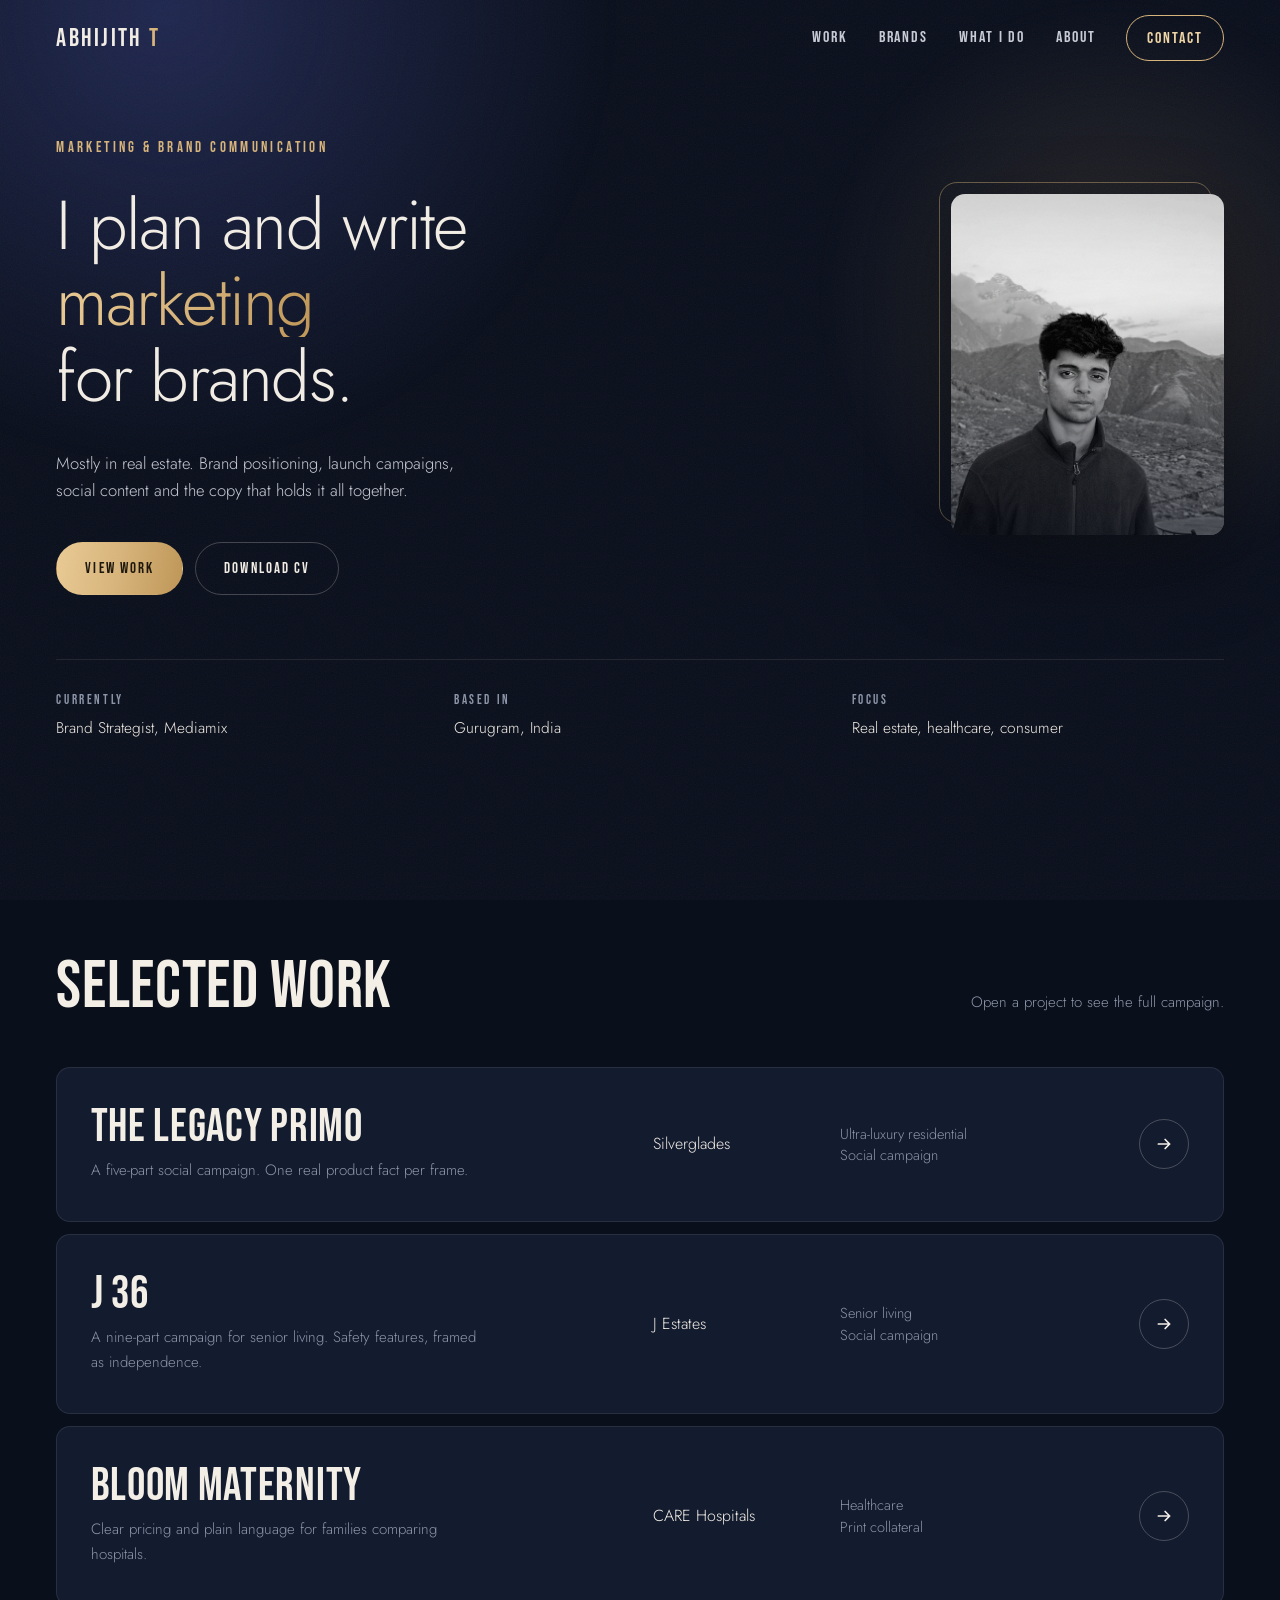
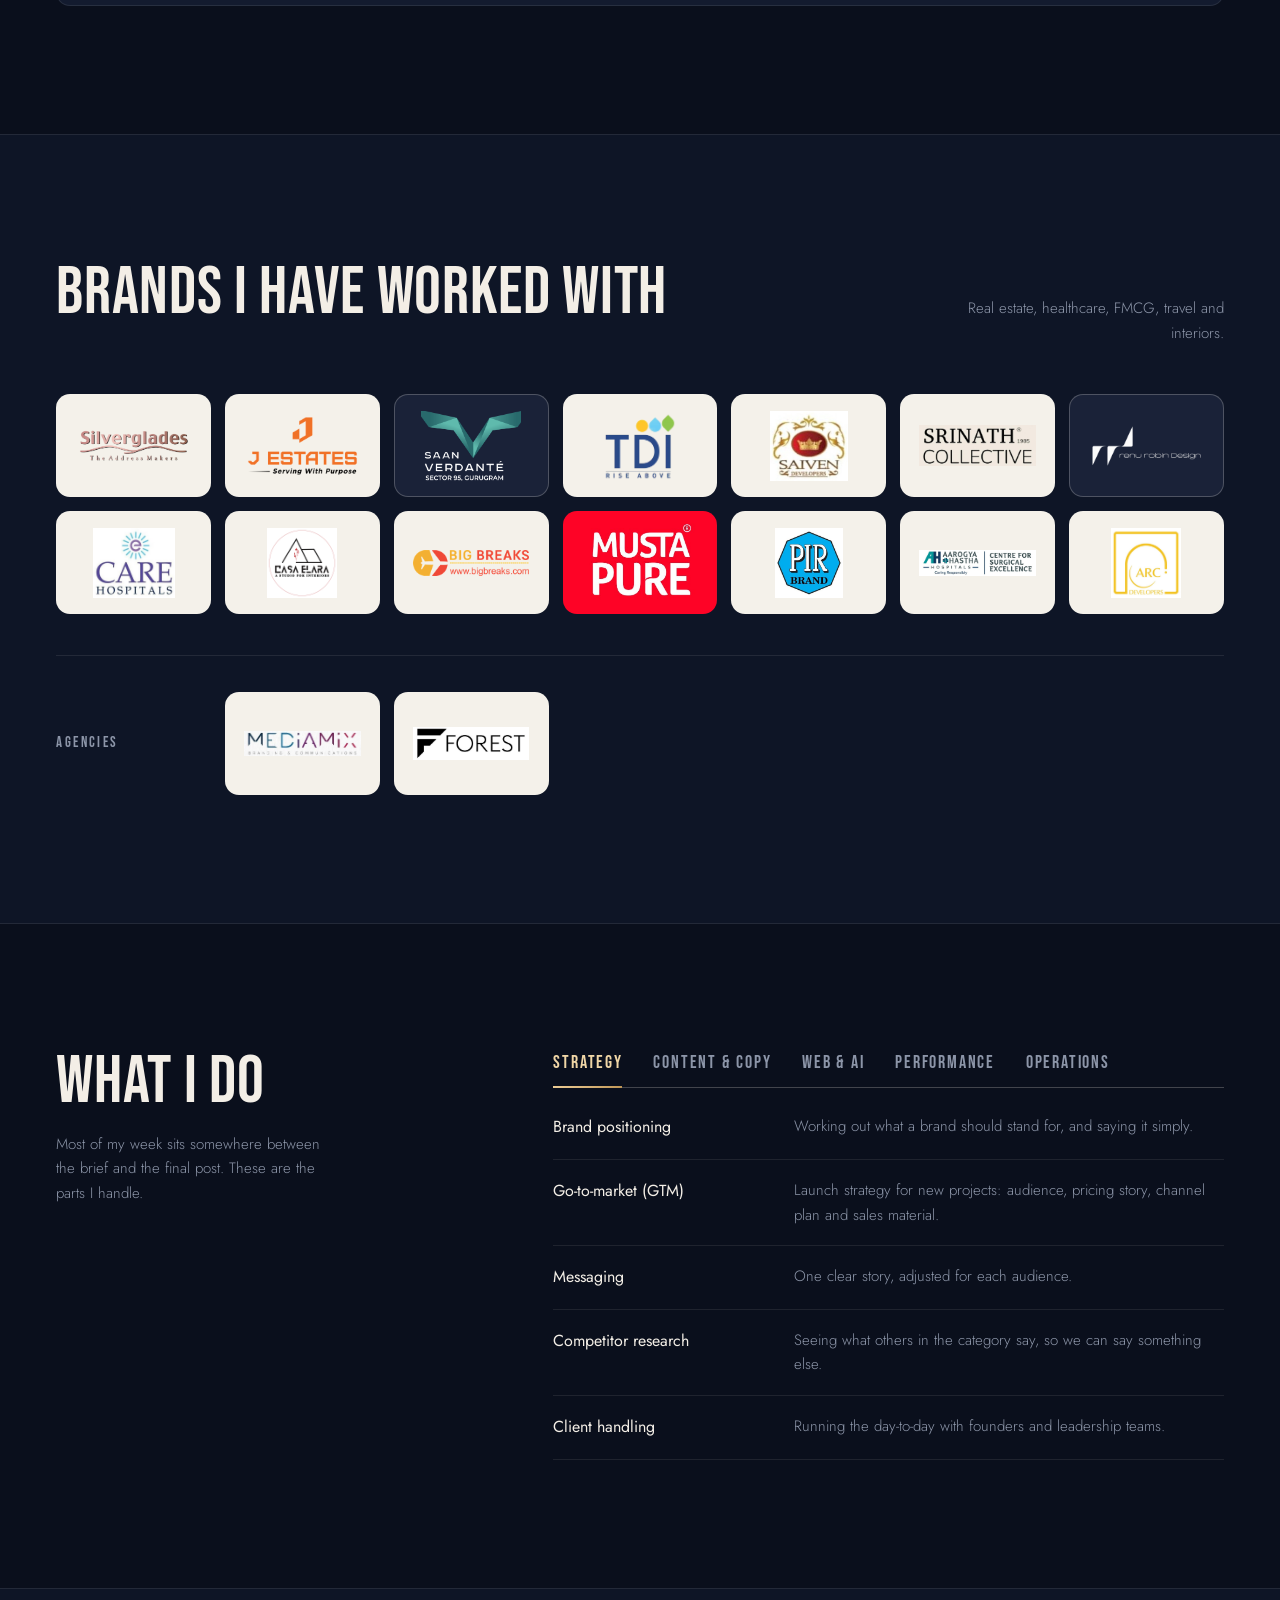
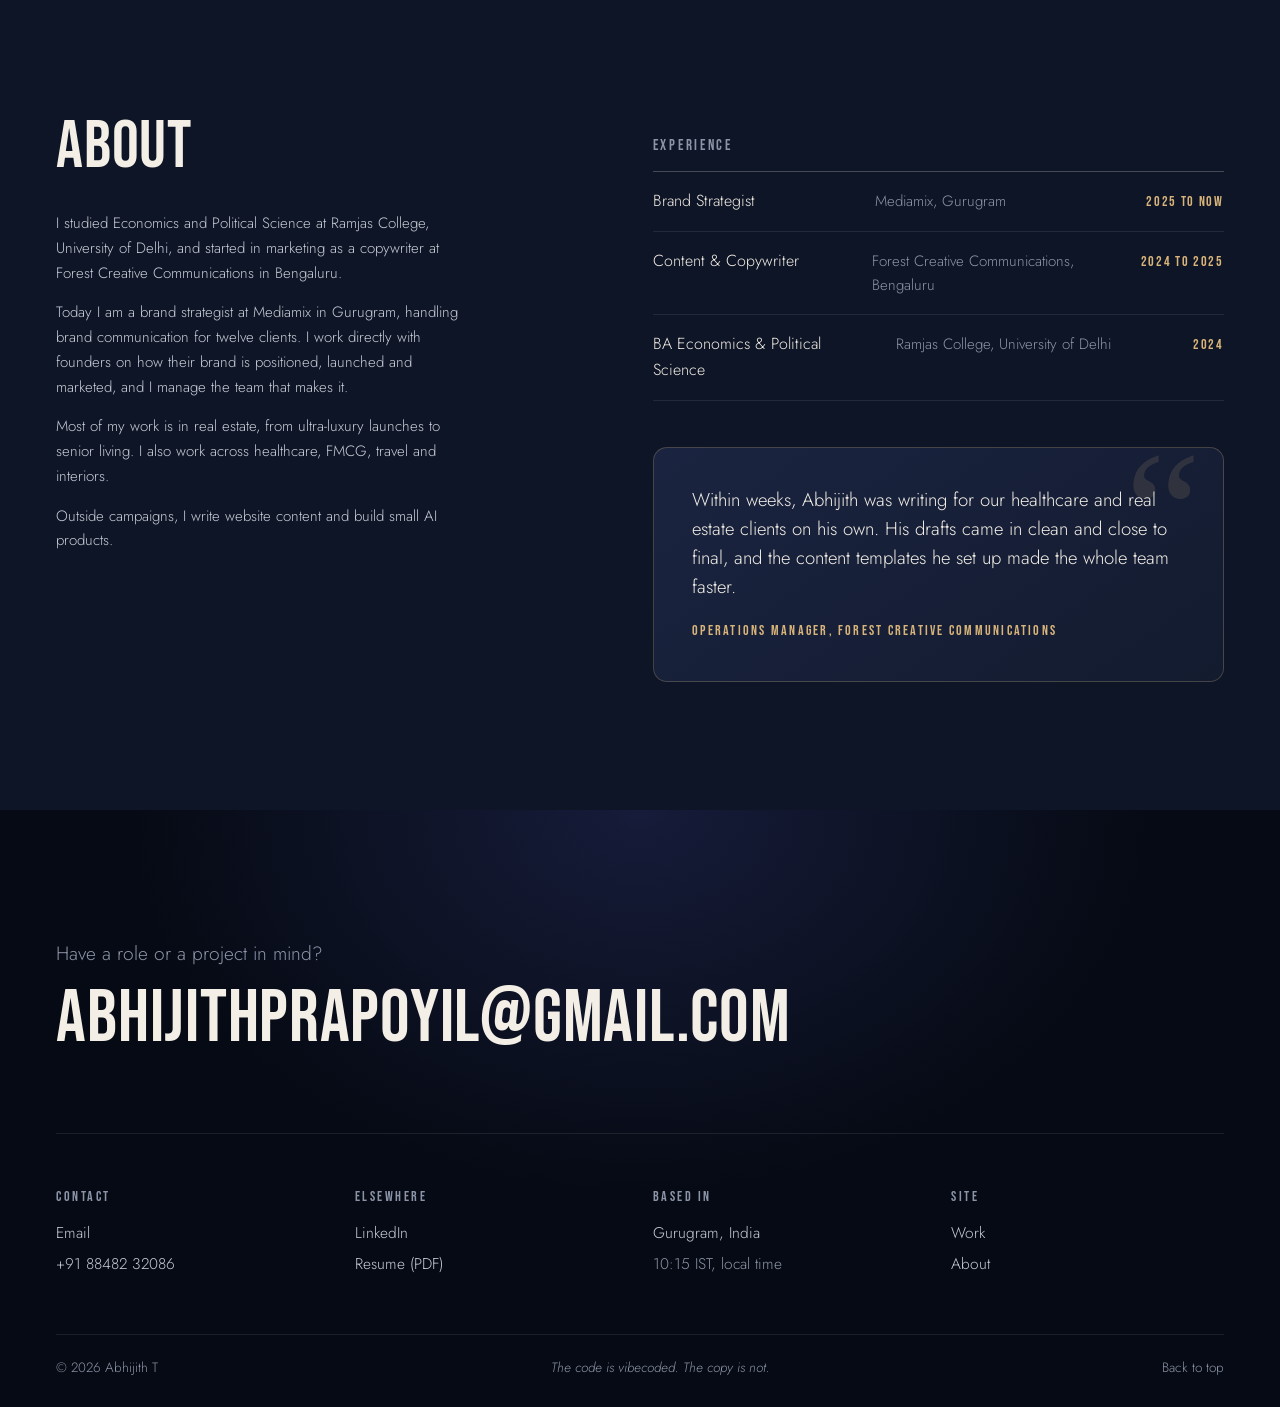
==== commit 41f9d736: "Replace site with new portfolio build Navy and champagne gold redesign. Case studies for The Legacy " ====
--- a/index.html
+++ b/index.html
@@ -3,409 +3,149 @@
 <head>
 <meta charset="utf-8">
 <meta name="viewport" content="width=device-width, initial-scale=1">
-<title>Abhijith T — Marketing &amp; Communication</title>
-<meta name="description" content="Abhijith T. Marketing and communication specialist working on brand positioning, go-to-market and content for real estate, healthcare and consumer brands.">
+<meta name="theme-color" content="#0A0F1C">
+<meta name="color-scheme" content="dark">
+<title>Abhijith T | Marketing &amp; Brand Communication</title>
+<meta name="description" content="Abhijith T plans and writes marketing and brand communication in Gurugram: positioning, go-to-market, campaigns and content for real estate and consumer brands.">
+<meta property="og:title" content="Abhijith T | Marketing &amp; Brand Communication">
+<meta property="og:description" content="Positioning, go-to-market, campaigns and content for real estate and consumer brands.">
+<meta property="og:type" content="website">
+<link rel="icon" href="assets/favicon.svg" type="image/svg+xml">
 <link rel="preconnect" href="https://fonts.googleapis.com">
 <link rel="preconnect" href="https://fonts.gstatic.com" crossorigin>
-<link href="https://fonts.googleapis.com/css2?family=Bebas+Neue&family=Jost:wght@200;300;400;500&display=swap" rel="stylesheet">
+<link href="https://fonts.googleapis.com/css2?family=Bebas+Neue&family=Jost:wght@300;400;500&display=swap" rel="stylesheet">
 <link rel="stylesheet" href="styles.css">
 </head>
 <body>
 
-<!-- ============ INTRO ============ -->
-<div class="intro" id="intro" aria-hidden="true">
-  <div class="intro__inner">
-    <span class="intro__word">Abhijith</span>
-    <span class="intro__rule"></span>
-    <span class="intro__word intro__word--2">T</span>
-  </div>
-</div>
-
-<div class="cursor" id="cursor" aria-hidden="true"></div>
-<div class="grain" aria-hidden="true"></div>
+<div class="viewcursor" id="viewcursor" aria-hidden="true">View</div>
 
 <!-- ============ NAV ============ -->
 <header class="nav" id="nav">
-  <a href="#top" class="nav__mark">
-    <span class="nav__name">Abhijith T</span>
-    <span class="nav__role">Marketing &amp; Communication</span>
-  </a>
-  <nav class="nav__links">
-    <a href="#work">Work</a>
-    <a href="#capabilities">Capabilities</a>
-    <a href="#about">About</a>
-    <a href="#clients">Clients</a>
-    <a href="#contact" class="nav__cta">Get in touch</a>
-  </nav>
-  <button class="nav__burger" id="burger" aria-label="Menu" aria-expanded="false"><span></span><span></span></button>
+  <div class="container nav__inner">
+    <a href="#top" class="nav__mark" aria-label="Abhijith T, home">Abhijith <i>T</i></a>
+    <nav class="nav__links" aria-label="Main">
+      <a href="#work">Work</a>
+      <a href="#brands">Brands</a>
+      <a href="#skills">What I do</a>
+      <a href="#about">About</a>
+      <a href="#contact" class="nav__cta">Contact</a>
+    </nav>
+    <button class="nav__burger" id="burger" aria-label="Open menu" aria-expanded="false"><span></span><span></span></button>
+  </div>
 </header>
 
 <div class="menu" id="menu">
-  <a href="#work"><span class="menu__n">01</span> Work</a>
-  <a href="#capabilities"><span class="menu__n">02</span> Capabilities</a>
-  <a href="#about"><span class="menu__n">03</span> About</a>
-  <a href="#clients"><span class="menu__n">04</span> Clients</a>
-  <a href="#contact"><span class="menu__n">05</span> Get in touch</a>
+  <a href="#work">Work</a>
+  <a href="#brands">Brands</a>
+  <a href="#skills">What I do</a>
+  <a href="#about">About</a>
+  <a href="#contact">Contact</a>
 </div>
 
 <main id="top">
 
 <!-- ============ HERO ============ -->
 <section class="hero">
-  <div class="hero__grid" aria-hidden="true"></div>
-  <div class="wrap hero__inner">
-    <div class="hero__copy">
-      <p class="eyebrow reveal">
-        <span class="dot"></span> Marketing &amp; Communication Specialist &nbsp;/&nbsp; Gurugram, India
-      </p>
-
-      <h1 class="hero__h1">
-        <span class="line"><span>A brand is what</span></span>
-        <span class="line"><span>people repeat when</span></span>
-        <span class="line"><span>you are not in the room.</span></span>
-      </h1>
-
-      <div class="hero__sub reveal">
-        <p>I write that sentence, then build everything that makes people say it. Positioning, launches, campaigns, and the reporting that tells you whether any of it worked.</p>
-        <p class="muted">Real estate is where I spend most of my time. The thinking travels to any category.</p>
-      </div>
-
-      <div class="hero__actions reveal">
-        <a href="#work" class="btn btn--solid">See selected work</a>
-        <a href="assets/abhijith-t-cv.pdf" class="btn" download>Download CV</a>
-      </div>
-    </div>
-
-    <figure class="hero__fig reveal">
-      <div class="hero__figframe" data-parallax="0.05">
-        <img src="assets/img/portrait.jpg" alt="Abhijith T">
-      </div>
-      <figcaption><span class="label">Abhijith T</span><span>Gurugram</span></figcaption>
-    </figure>
-  </div>
-
-  <div class="hero__foot wrap">
-    <div class="hero__now reveal">
-      <span class="label">Currently</span>
-      <p>Brand Strategist at <strong>Mediamix</strong>, Gurugram. Communication lead on 12 brands.</p>
-    </div>
-    <div class="scrollcue reveal"><span class="label">Scroll</span><span class="scrollcue__bar"></span></div>
-  </div>
-</section>
-
-<!-- ============ LOGO MARQUEE ============ -->
-<section class="marquee-wrap" aria-label="Brands worked with">
-  <div class="marquee">
-    <div class="marquee__track" id="mtrack">
-      <div class="marquee__set">
-        <span class="logo"><img src="assets/logos/silverglades.png" alt="Silverglades"></span>
-        <span class="logo"><img src="assets/logos/j-estates.png" alt="J Estates"></span>
-        <span class="logo"><img src="assets/logos/saan-verdante.png" alt="Saan Verdante"></span>
-        <span class="logo"><img src="assets/logos/tdi.png" alt="TDI"></span>
-        <span class="logo"><img src="assets/logos/casa-elara.png" alt="Casa Elara"></span>
-        <span class="logo"><img src="assets/logos/big-breaks.png" alt="Big Breaks"></span>
-        <span class="logo logo--bleed"><img src="assets/logos/mustapure.jpg" alt="Mustapure"></span>
-        <span class="logo"><img src="assets/logos/pir.jpg" alt="PIR"></span>
-        <span class="logo"><img src="assets/logos/rrd.png" alt="RRD"></span>
-        <span class="logo"><img src="assets/logos/saiven.jpg" alt="Saiven"></span>
-        <span class="logo"><img src="assets/logos/srinath-collective.jpg" alt="Srinath Collective"></span>
-        <span class="logo"><img src="assets/logos/ahh.jpg" alt="AHH"></span>
-        <span class="logo"><img src="assets/logos/arc.jpg" alt="Arc"></span>
-        <span class="logo"><img src="assets/logos/care.jpg" alt="CARE Hospitals"></span>
-      </div>
-    </div>
-  </div>
-</section>
-
-<!-- ============ FULL BLEED BAND ============ -->
-<section class="bleedband" data-parallax="0.09">
-  <img src="assets/img/saan-1.jpg" alt="Saan Verdante letterform campaign">
-  <div class="bleedband__cap wrap"><span class="label">Saan Verdante</span><span class="label">Launch identity, 2026</span></div>
-</section>
-
-<!-- ============ PILLARS ============ -->
-<section class="section" id="approach">
-  <div class="wrap">
-    <div class="sechead reveal">
-      <span class="label">01 &nbsp;/&nbsp; How I work</span>
-      <h2 class="h2">Three things have to be true before a campaign is worth running.</h2>
-    </div>
-
-    <div class="pillars">
-      <article class="pillar reveal">
-        <span class="pillar__n">i</span>
-        <h3>The brand knows what it is</h3>
-        <p>Someone has to decide what a brand stands for and, harder, what it will stop chasing. I sit in that conversation with founders and leadership before anything goes to design.</p>
-        <p class="pillar__proof">12 brands under my communication at Mediamix. Real estate, healthcare, FMCG, travel, architecture, interiors.</p>
-      </article>
-
-      <article class="pillar reveal">
-        <span class="pillar__n">ii</span>
-        <h3>The market hears it the same way</h3>
-        <p>Positioning is a theory until launch day. I take it through pricing narrative, channel plan, sales collateral and media, so the story a buyer hears matches the one we wrote.</p>
-        <p class="pillar__proof">Co-led go-to-market for three premium residential launches, from the first pitch line to the closing report.</p>
-      </article>
-
-      <article class="pillar reveal">
-        <span class="pillar__n">iii</span>
-        <h3>The work can actually ship</h3>
-        <p>Good thinking dies in bad process. I build the system that gets work out of the door: briefs that hold, one source of truth, a review rhythm people keep.</p>
-        <p class="pillar__proof">Rebuilt campaign workflow at Mediamix and cut delivery time to a third. Run a team of eight.</p>
-      </article>
-    </div>
-  </div>
-</section>
-
-<!-- ============ NUMBERS (dark band) ============ -->
-<section class="numbers">
-  <div class="wrap">
-    <span class="label reveal">By the numbers</span>
-    <div class="numbers__grid">
-      <div class="num reveal"><span class="num__v" data-count="12">12</span><span class="num__l">Brands owned end to end</span></div>
-      <div class="num reveal"><span class="num__v" data-count="3">3</span><span class="num__l">Premium real estate launches</span></div>
-      <div class="num reveal"><span class="num__v" data-count="1100" data-suffix="+">1,100+</span><span class="num__l">Assets written and shipped</span></div>
-      <div class="num reveal"><span class="num__v" data-count="19" data-suffix="K+">19K+</span><span class="num__l">Organic impressions in 60 days</span></div>
-    </div>
-  </div>
-</section>
-
-<!-- ============ WORK INDEX ============ -->
-<section class="section section--work" id="work">
-  <div class="wrap">
-    <div class="sechead reveal">
-      <span class="label">02 &nbsp;/&nbsp; Selected work</span>
-      <h2 class="h2">Four I would defend in a room.</h2>
-    </div>
-
-    <div class="wgrid">
-      <a class="wcard reveal" href="work/j-estates.html">
-        <span class="wcard__media"><img src="assets/img/jestates-1.jpg" alt="J Estates campaign" loading="lazy"></span>
-        <span class="wcard__body">
-          <span class="wcard__top"><span class="wcard__n">01</span><span class="wcard__tag">Senior Living · Gurugram</span></span>
-          <span class="wcard__brand">J Estates</span>
-          <span class="wcard__line">Later is not a plan.</span>
-          <span class="wcard__go">Read the case</span>
+  <div class="container">
+    <div class="hero__top grid">
+      <div class="hero__id">
+        <p class="hero__eyebrow fade" style="--d:.05s">Marketing &amp; Brand Communication</p>
+        <h1 class="hero__h1">
+          <span class="line"><span style="--d:.12s">I plan and write</span></span>
+          <span class="line"><span style="--d:.2s" class="gold">marketing</span></span>
+          <span class="line"><span style="--d:.28s">for brands.</span></span>
+        </h1>
+        <p class="hero__intro fade" style="--d:.55s">Mostly in real estate. Brand positioning, launch campaigns, social content and the copy that holds it all together.</p>
+        <div class="hero__actions fade" style="--d:.7s">
+          <a href="#work" class="btn btn--solid">View work</a>
+          <a href="assets/abhijith-t-cv.pdf" class="btn" download>Download CV</a>
+        </div>
+      </div>
+
+      <figure class="hero__portrait fade" style="--d:.4s">
+        <div class="frame-img"><img src="assets/img/portrait.jpg" alt="Portrait of Abhijith T"></div>
+      </figure>
+    </div>
+
+    <dl class="hero__meta fade" style="--d:.85s">
+      <div><dt>Currently</dt><dd>Brand Strategist, Mediamix</dd></div>
+      <div><dt>Based in</dt><dd>Gurugram, India</dd></div>
+      <div><dt>Focus</dt><dd>Real estate, healthcare, consumer</dd></div>
+    </dl>
+  </div>
+</section>
+
+<!-- ============ WORK (text only; the work opens on click) ============ -->
+<section class="work" id="work">
+  <div class="container">
+    <header class="sechead reveal">
+      <h2 class="sechead__title">Selected work</h2>
+      <p class="sechead__note">Open a project to see the full campaign.</p>
+    </header>
+
+    <div class="worklist">
+      <a class="wrow reveal" href="work/legacy-primo.html" data-view>
+        <span class="wrow__main">
+          <span class="wrow__title">The Legacy Primo</span>
+          <span class="wrow__desc">A five-part social campaign. One real product fact per frame.</span>
         </span>
+        <span class="wrow__client">Silverglades</span>
+        <span class="wrow__type">Ultra-luxury residential<br>Social campaign</span>
+        <span class="wrow__go" aria-hidden="true"><svg viewBox="0 0 16 16" fill="none"><path d="M3 8h10m0 0L9 4m4 4-4 4" stroke="currentColor" stroke-width="1.5" stroke-linecap="round" stroke-linejoin="round"/></svg></span>
       </a>
 
-      <a class="wcard reveal" href="work/saan-verdante.html">
-        <span class="wcard__media"><img src="assets/img/saan-3.jpg" alt="Saan Verdante campaign" loading="lazy"></span>
-        <span class="wcard__body">
-          <span class="wcard__top"><span class="wcard__n">02</span><span class="wcard__tag">Boutique Residential · Sector 95</span></span>
-          <span class="wcard__brand">Saan Verdante</span>
-          <span class="wcard__line">Build the name into the view.</span>
-          <span class="wcard__go">Read the case</span>
+      <a class="wrow reveal" href="work/j-36.html" data-view>
+        <span class="wrow__main">
+          <span class="wrow__title">J 36</span>
+          <span class="wrow__desc">A nine-part campaign for senior living. Safety features, framed as independence.</span>
         </span>
+        <span class="wrow__client">J Estates</span>
+        <span class="wrow__type">Senior living<br>Social campaign</span>
+        <span class="wrow__go" aria-hidden="true"><svg viewBox="0 0 16 16" fill="none"><path d="M3 8h10m0 0L9 4m4 4-4 4" stroke="currentColor" stroke-width="1.5" stroke-linecap="round" stroke-linejoin="round"/></svg></span>
       </a>
 
-      <a class="wcard reveal" href="work/silverglades.html">
-        <span class="wcard__media"><img src="assets/img/silverglades-1.jpg" alt="Silverglades The Legacy campaign" loading="lazy"></span>
-        <span class="wcard__body">
-          <span class="wcard__top"><span class="wcard__n">03</span><span class="wcard__tag">Luxury Residential · Gurugram</span></span>
-          <span class="wcard__brand">Silverglades, The Legacy</span>
-          <span class="wcard__line">At thirteen crore, nobody wants to be sold to.</span>
-          <span class="wcard__go">Read the case</span>
+      <a class="wrow reveal" href="work/care-hospitals.html" data-view>
+        <span class="wrow__main">
+          <span class="wrow__title">Bloom Maternity</span>
+          <span class="wrow__desc">Clear pricing and plain language for families comparing hospitals.</span>
         </span>
+        <span class="wrow__client">CARE Hospitals</span>
+        <span class="wrow__type">Healthcare<br>Print collateral</span>
+        <span class="wrow__go" aria-hidden="true"><svg viewBox="0 0 16 16" fill="none"><path d="M3 8h10m0 0L9 4m4 4-4 4" stroke="currentColor" stroke-width="1.5" stroke-linecap="round" stroke-linejoin="round"/></svg></span>
       </a>
-
-      <a class="wcard reveal" href="work/care-hospitals.html">
-        <span class="wcard__media"><img src="assets/img/care-1.jpg" alt="CARE Hospitals Bloom collateral" loading="lazy"></span>
-        <span class="wcard__body">
-          <span class="wcard__top"><span class="wcard__n">04</span><span class="wcard__tag">Healthcare · Hyderabad</span></span>
-          <span class="wcard__brand">CARE Hospitals</span>
-          <span class="wcard__line">Say the price out loud.</span>
-          <span class="wcard__go">Read the case</span>
-        </span>
-      </a>
-    </div>
-
-    <p class="workfoot reveal muted">Films, launch decks and performance work are not on this site. Ask and I will walk you through them.</p>
-  </div>
-</section>
-
-<!-- ============ BIG TYPE TICKER ============ -->
-<section class="tickerband" aria-hidden="true">
-  <div class="ticker">
-    <div class="ticker__track" id="ticker">
-      <div class="ticker__set">
-        <span>Brand Positioning</span><i></i>
-        <span>Go To Market</span><i></i>
-        <span>Copywriting</span><i></i>
-        <span>Content Marketing</span><i></i>
-        <span>Campaign Strategy</span><i></i>
-        <span>Performance</span><i></i>
-      </div>
-    </div>
-  </div>
-</section>
-
-<!-- ============ CAPABILITIES / SKILL TABS ============ -->
-<section class="section section--caps" id="capabilities">
-  <div class="wrap">
-    <div class="sechead reveal">
-      <span class="label">03 &nbsp;/&nbsp; Capabilities</span>
-      <h2 class="h2">Strategy is the easy word to claim. Here is what I actually do.</h2>
-    </div>
-
-    <div class="tabs reveal" id="tabs">
-      <div class="tabs__nav" role="tablist">
-        <button class="tab is-active" role="tab" aria-selected="true" data-tab="t1">Strategy</button>
-        <button class="tab" role="tab" aria-selected="false" data-tab="t2">Content &amp; Copy</button>
-        <button class="tab" role="tab" aria-selected="false" data-tab="t3">Growth &amp; Performance</button>
-        <button class="tab" role="tab" aria-selected="false" data-tab="t4">Systems &amp; AI</button>
-        <span class="tabs__ink" id="tabink"></span>
-      </div>
-
-      <div class="tabs__panels">
-        <div class="panel is-active" id="t1" role="tabpanel">
-          <p class="panel__lead">Deciding what the brand says, who it says it to, and what it gives up in return.</p>
-          <ul class="skills">
-            <li><span>Brand positioning</span><em>Sharpening what a brand owns before anyone writes a line.</em></li>
-            <li><span>Brand communication</span><em>Holding one voice across every place the brand shows up.</em></li>
-            <li><span>Go-to-market planning</span><em>Launch sequencing, pricing narrative, channel and collateral.</em></li>
-            <li><span>Messaging architecture</span><em>One story, laid out for each audience that needs a different door.</em></li>
-            <li><span>Category &amp; competitor mapping</span><em>Finding the open ground instead of the crowded one.</em></li>
-            <li><span>Stakeholder management</span><em>Getting founders, sales and creative to agree on the same brief.</em></li>
-          </ul>
-        </div>
-
-        <div class="panel" id="t2" role="tabpanel">
-          <p class="panel__lead">Words that carry weight, and a system that keeps producing them.</p>
-          <ul class="skills">
-            <li><span>Copywriting</span><em>Brand lines, ads, landing pages, sales decks, mailers.</em></li>
-            <li><span>Content marketing</span><em>Calendars built around demand, not around posting habits.</em></li>
-            <li><span>Content strategy</span><em>Formats, cadence and reuse mapped to the funnel.</em></li>
-            <li><span>Campaign concepts</span><em>An idea big enough to run for a year, not a week.</em></li>
-            <li><span>Scriptwriting</span><em>Films, walkthroughs, reels and founder-led video.</em></li>
-            <li><span>Tone of voice guides</span><em>Written so a new agency can pick it up without a call.</em></li>
-          </ul>
-        </div>
-
-        <div class="panel" id="t3" role="tabpanel">
-          <p class="panel__lead">Making sure the brand work shows up in the numbers.</p>
-          <ul class="skills">
-            <li><span>Performance direction</span><em>Meta and Google campaigns briefed and read for lead quality.</em></li>
-            <li><span>Funnel &amp; lead quality</span><em>Following the enquiry all the way to the sales call.</em></li>
-            <li><span>SEO</span><em>Structure, intent and content that earns the click.</em></li>
-            <li><span>AEO</span><em>Writing so AI answer engines quote the brand correctly.</em></li>
-            <li><span>Analytics &amp; Looker Studio</span><em>Dashboards leadership can read in ninety seconds.</em></li>
-            <li><span>CRM &amp; outreach</span><em>Apollo, list building, and sequences that sound human.</em></li>
-          </ul>
-        </div>
-
-        <div class="panel" id="t4" role="tabpanel">
-          <p class="panel__lead">The unglamorous part that decides whether anything ships.</p>
-          <ul class="skills">
-            <li><span>Workflow design</span><em>One source of truth, clear owners, fewer status calls.</em></li>
-            <li><span>Team &amp; vendor management</span><em>Designers, interns, freelancers and production partners.</em></li>
-            <li><span>Prompt engineering</span><em>AI for speed and drafts, never for the final judgement.</em></li>
-            <li><span>No-code prototyping</span><em>Building the thing instead of describing it in a deck.</em></li>
-            <li><span>Marketing automation</span><em>Nurture, alerts and handoffs that do not need a human.</em></li>
-            <li><span>Reporting cadence</span><em>A weekly rhythm that keeps everyone honest.</em></li>
-          </ul>
-        </div>
-      </div>
-    </div>
-  </div>
-</section>
-
-<!-- ============ ABOUT ============ -->
-<section class="section section--about" id="about">
-  <div class="wrap about">
-    <div class="about__body">
-      <span class="label reveal">04 &nbsp;/&nbsp; About</span>
-      <h2 class="h2 reveal">I came into marketing through economics, and it shows.</h2>
-      <div class="prose reveal">
-        <p>I studied Economics and Political Science at Ramjas College, University of Delhi. It is a strange route into brand work and it turned out to be a useful one. I start with the question underneath the brief: what are we selling, who is genuinely in the market this quarter, and what would have to change for them to move.</p>
-        <p>Right now I am at Mediamix in Gurugram, holding communication for twelve brands. Most days that means being the person the client calls first and the person the creative team argues with. Before that I was at Forest Creative Communications in Bengaluru, writing across healthcare and real estate, which is where I learned to write fast and edit harder.</p>
-        <p>Real estate is where I have gone deepest. It is a category where one decision costs a buyer years of income, so the communication has to be exact. I like that pressure.</p>
-      </div>
-    </div>
-
-    <div class="about__side">
-      <div class="timeline reveal">
-        <span class="label">Track</span>
-        <div class="tl">
-          <span class="tl__yr">Aug 2025 — Present</span>
-          <div><h4>Brand Strategist</h4><p>Mediamix, Gurugram</p></div>
-        </div>
-        <div class="tl">
-          <span class="tl__yr">Sep 2024 — Feb 2025</span>
-          <div><h4>Content &amp; Copywriter</h4><p>Forest Creative Communications, Bengaluru</p></div>
-        </div>
-        <div class="tl">
-          <span class="tl__yr">Until 2024</span>
-          <div><h4>BA, Economics &amp; Political Science</h4><p>Ramjas College, University of Delhi</p></div>
-        </div>
-      </div>
-
-      <div class="certs reveal">
-        <span class="label">Also holding</span>
-        <p>Google Digital Marketing &amp; E-commerce · Google Attract and Engage Customers · Advanced Prompt Engineering, Vanderbilt University</p>
-      </div>
-    </div>
-  </div>
-</section>
-
-<!-- ============ TESTIMONIALS ============ -->
-<section class="section section--quotes">
-  <div class="wrap">
-    <div class="quotes">
-      <figure class="quote reveal">
-        <blockquote>We handed him twelve brands and expected to babysit at least three. We babysit none. He argues for the work in front of the client, which is the part most people avoid.</blockquote>
-        <figcaption><strong>Founder</strong><span>Mediamix, Gurugram</span></figcaption>
-      </figure>
-      <figure class="quote reveal">
-        <blockquote>Abhijith wrote faster than anyone on the floor and still took edits better than anyone on the floor. That combination is rare.</blockquote>
-        <figcaption><strong>Operations Manager</strong><span>Forest Creative Communications, Bengaluru</span></figcaption>
-      </figure>
-    </div>
-  </div>
-</section>
-
-<!-- ============ CLIENTS ============ -->
-<section class="section" id="clients">
-  <div class="wrap">
-    <div class="sechead reveal">
-      <span class="label">05 &nbsp;/&nbsp; Clients &amp; sectors</span>
-      <h2 class="h2">Brands I have written for, argued about, and shipped.</h2>
-    </div>
-
-    <div class="clientgroup reveal">
-      <span class="label">Real estate &amp; development</span>
-      <div class="logogrid">
-        <span class="logo"><img src="assets/logos/silverglades.png" alt="Silverglades"></span>
-        <span class="logo"><img src="assets/logos/j-estates.png" alt="J Estates"></span>
-        <span class="logo"><img src="assets/logos/saan-verdante.png" alt="Saan Verdante"></span>
-        <span class="logo"><img src="assets/logos/tdi.png" alt="TDI"></span>
-        <span class="logo"><img src="assets/logos/saiven.jpg" alt="Saiven"></span>
-        <span class="logo"><img src="assets/logos/srinath-collective.jpg" alt="Srinath Collective"></span>
-        <span class="logo"><img src="assets/logos/rrd.png" alt="RRD"></span>
-      </div>
-    </div>
-
-    <div class="clientgroup reveal">
-      <span class="label">Consumer, travel &amp; FMCG</span>
-      <div class="logogrid">
-        <span class="logo"><img src="assets/logos/big-breaks.png" alt="Big Breaks"></span>
-        <span class="logo logo--bleed"><img src="assets/logos/mustapure.jpg" alt="Mustapure"></span>
-        <span class="logo"><img src="assets/logos/pir.jpg" alt="PIR"></span>
-      </div>
-    </div>
-
-    <div class="clientgroup reveal">
-      <span class="label">Healthcare, architecture &amp; interiors</span>
-      <div class="logogrid">
-        <span class="logo"><img src="assets/logos/care.jpg" alt="CARE Hospitals"></span>
-        <span class="logo"><img src="assets/logos/casa-elara.png" alt="Casa Elara"></span>
-        <span class="logo"><img src="assets/logos/ahh.jpg" alt="AHH"></span>
-        <span class="logo"><img src="assets/logos/arc.jpg" alt="Arc"></span>
-      </div>
-    </div>
-
-    <div class="clientgroup clientgroup--agency reveal">
-      <span class="label">Through</span>
-      <div class="logogrid logogrid--sm">
+    </div>
+  </div>
+</section>
+
+<!-- ============ BRANDS ============ -->
+<section class="brands" id="brands">
+  <div class="container">
+    <header class="sechead reveal">
+      <h2 class="sechead__title">Brands I have worked with</h2>
+      <p class="sechead__note">Real estate, healthcare, FMCG, travel and interiors.</p>
+    </header>
+
+    <div class="logos reveal">
+      <span class="logo"><img src="assets/logos/silverglades.png" alt="Silverglades"></span>
+      <span class="logo"><img src="assets/logos/j-estates.png" alt="J Estates"></span>
+      <span class="logo logo--dark"><img src="assets/logos/saan-verdante.png" alt="Saan Verdante"></span>
+      <span class="logo"><img src="assets/logos/tdi.png" alt="TDI"></span>
+      <span class="logo"><img src="assets/logos/saiven.jpg" alt="Saiven"></span>
+      <span class="logo"><img src="assets/logos/srinath-collective.jpg" alt="Srinath Collective"></span>
+      <span class="logo logo--dark"><img src="assets/logos/rrd.png" alt="Renu Robin Design"></span>
+      <span class="logo"><img src="assets/logos/care.jpg" alt="CARE Hospitals"></span>
+      <span class="logo"><img src="assets/logos/casa-elara.png" alt="Casa Elara"></span>
+      <span class="logo"><img src="assets/logos/big-breaks.png" alt="Big Breaks"></span>
+      <span class="logo logo--fill"><img src="assets/logos/mustapure.jpg" alt="Mustapure"></span>
+      <span class="logo"><img src="assets/logos/pir.jpg" alt="PIR"></span>
+      <span class="logo"><img src="assets/logos/ahh.jpg" alt="AHH"></span>
+      <span class="logo"><img src="assets/logos/arc.jpg" alt="Arc"></span>
+    </div>
+
+    <div class="agencies reveal">
+      <p class="agencies__label">Agencies</p>
+      <div class="logos logos--agency">
         <span class="logo"><img src="assets/logos/mediamix.jpg" alt="Mediamix"></span>
         <span class="logo"><img src="assets/logos/forest-creative.jpg" alt="Forest Creative Communications"></span>
       </div>
@@ -413,40 +153,145 @@
   </div>
 </section>
 
-<!-- ============ CONTACT ============ -->
-<section class="contact" id="contact">
-  <div class="wrap">
-    <span class="label reveal">06 &nbsp;/&nbsp; Get in touch</span>
-    <h2 class="contact__h reveal">If you have a brand that is <em>almost</em> right, that is the interesting part.</h2>
-    <p class="contact__p reveal">Open to conversations about brand and marketing roles, and to the occasional project. Email reaches me fastest.</p>
-
-    <div class="contact__links reveal">
-      <a href="mailto:abhijithprapoyil@gmail.com" class="clink">
-        <span class="label">Email</span><span class="clink__v">abhijithprapoyil@gmail.com</span>
-      </a>
-      <a href="tel:+918848232086" class="clink">
-        <span class="label">Phone</span><span class="clink__v">+91 88482 32086</span>
-      </a>
-      <a href="https://www.linkedin.com/in/abheijith" target="_blank" rel="noopener" class="clink">
-        <span class="label">LinkedIn</span><span class="clink__v">/in/abheijith</span>
-      </a>
-    </div>
-  </div>
-
-  <footer class="foot wrap">
-    <span>Abhijith T · Gurugram, India</span>
-    <span class="foot__time" id="clock"></span>
-    <a href="#top" class="foot__up">Back to top</a>
-  </footer>
+<!-- ============ WHAT I DO ============ -->
+<section class="skills" id="skills">
+  <div class="container grid">
+    <header class="skills__head reveal">
+      <h2 class="sechead__title">What I do</h2>
+      <p class="skills__lead">Most of my week sits somewhere between the brief and the final post. These are the parts I handle.</p>
+    </header>
+
+    <div class="tabs reveal">
+      <div class="tabs__nav" role="tablist" aria-label="Skill areas">
+        <button class="tab is-active" role="tab" aria-selected="true" aria-controls="t1" id="tab-t1">Strategy</button>
+        <button class="tab" role="tab" aria-selected="false" aria-controls="t2" id="tab-t2">Content &amp; Copy</button>
+        <button class="tab" role="tab" aria-selected="false" aria-controls="t5" id="tab-t5">Web &amp; AI</button>
+        <button class="tab" role="tab" aria-selected="false" aria-controls="t3" id="tab-t3">Performance</button>
+        <button class="tab" role="tab" aria-selected="false" aria-controls="t4" id="tab-t4">Operations</button>
+        <span class="tabs__ink" id="tabink" aria-hidden="true"></span>
+      </div>
+
+      <div class="panel is-active" id="t1" role="tabpanel" aria-labelledby="tab-t1">
+        <ul class="skilllist">
+          <li><b>Brand positioning</b><span>Working out what a brand should stand for, and saying it simply.</span></li>
+          <li><b>Go-to-market (GTM)</b><span>Launch strategy for new projects: audience, pricing story, channel plan and sales material.</span></li>
+          <li><b>Messaging</b><span>One clear story, adjusted for each audience.</span></li>
+          <li><b>Competitor research</b><span>Seeing what others in the category say, so we can say something else.</span></li>
+          <li><b>Client handling</b><span>Running the day-to-day with founders and leadership teams.</span></li>
+        </ul>
+      </div>
+
+      <div class="panel" id="t2" role="tabpanel" aria-labelledby="tab-t2" hidden>
+        <ul class="skilllist">
+          <li><b>Copywriting</b><span>Ads, brand lines, brochures, landing pages and mailers.</span></li>
+          <li><b>Content marketing</b><span>Content calendars planned around what people are searching for.</span></li>
+          <li><b>Social media</b><span>Campaign series, carousels and captions for Instagram and LinkedIn.</span></li>
+          <li><b>OOH</b><span>Hoardings, site branding and outdoor media that read in a glance.</span></li>
+          <li><b>Campaign ideas</b><span>Concepts that can run for months, not a single post.</span></li>
+          <li><b>Scripts</b><span>Short films, walkthroughs and reels.</span></li>
+        </ul>
+      </div>
+
+      <div class="panel" id="t5" role="tabpanel" aria-labelledby="tab-t5" hidden>
+        <ul class="skilllist">
+          <li><b>Website content</b><span>Site copy and page structure for real estate and consumer brands.</span></li>
+          <li><b>Landing pages</b><span>Single-purpose pages written to turn a visit into an enquiry.</span></li>
+          <li><b>AI products</b><span>Three AI web prototypes, and AppPilot, an AI-led app store optimisation concept.</span></li>
+          <li><b>No-code builds</b><span>Working prototypes and pages without waiting on a developer.</span></li>
+          <li><b>Prompt design</b><span>Prompts and workflows that make AI useful for real marketing work.</span></li>
+        </ul>
+      </div>
+
+      <div class="panel" id="t3" role="tabpanel" aria-labelledby="tab-t3" hidden>
+        <ul class="skilllist">
+          <li><b>Meta &amp; Google ads</b><span>Briefing campaigns and reading them for lead quality, not just volume.</span></li>
+          <li><b>SEO &amp; AEO</b><span>Content structured so search engines and AI answers pick it up.</span></li>
+          <li><b>Analytics</b><span>Google Analytics and Looker Studio reports that a founder can read quickly.</span></li>
+          <li><b>CRM &amp; outreach</b><span>Apollo, lead lists and follow-up sequences.</span></li>
+          <li><b>Reporting</b><span>A weekly view of what is working and what to change.</span></li>
+        </ul>
+      </div>
+
+      <div class="panel" id="t4" role="tabpanel" aria-labelledby="tab-t4" hidden>
+        <ul class="skilllist">
+          <li><b>Workflow setup</b><span>Briefs, approvals and trackers so work moves without chasing.</span></li>
+          <li><b>Team management</b><span>Designers, interns and freelancers working to one plan.</span></li>
+          <li><b>Vendor coordination</b><span>Shoots, print and production partners.</span></li>
+          <li><b>AI tools</b><span>Used for research and first drafts, with the final call made by a person.</span></li>
+          <li><b>Process design</b><span>Simple systems that let a small team handle many brands.</span></li>
+        </ul>
+      </div>
+    </div>
+  </div>
+</section>
+
+<!-- ============ ABOUT ============ -->
+<section class="about" id="about">
+  <div class="container grid">
+    <div class="about__text reveal">
+      <h2 class="sechead__title">About</h2>
+      <p>I studied Economics and Political Science at Ramjas College, University of Delhi, and started in marketing as a copywriter at Forest Creative Communications in Bengaluru.</p>
+      <p>Today I am a brand strategist at Mediamix in Gurugram, handling brand communication for twelve clients. I work directly with founders on how their brand is positioned, launched and marketed, and I manage the team that makes it.</p>
+      <p>Most of my work is in real estate, from ultra-luxury launches to senior living. I also work across healthcare, FMCG, travel and interiors.</p>
+      <p>Outside campaigns, I write website content and build small AI products.</p>
+    </div>
+
+    <div class="about__side reveal">
+      <h3 class="block__title">Experience</h3>
+      <ul class="xp">
+        <li><span class="xp__role">Brand Strategist</span><span class="xp__org">Mediamix, Gurugram</span><span class="xp__yr">2025 to now</span></li>
+        <li><span class="xp__role">Content &amp; Copywriter</span><span class="xp__org">Forest Creative Communications, Bengaluru</span><span class="xp__yr">2024 to 2025</span></li>
+        <li><span class="xp__role">BA Economics &amp; Political Science</span><span class="xp__org">Ramjas College, University of Delhi</span><span class="xp__yr">2024</span></li>
+      </ul>
+
+      <figure class="quote">
+        <blockquote>Within weeks, Abhijith was writing for our healthcare and real estate clients on his own. His drafts came in clean and close to final, and the content templates he set up made the whole team faster.</blockquote>
+        <figcaption>Operations Manager, Forest Creative Communications</figcaption>
+      </figure>
+    </div>
+  </div>
 </section>
 
 </main>
 
-<!-- ============ LIGHTBOX ============ -->
-<div class="lightbox" id="lightbox" role="dialog" aria-modal="true" aria-label="Work preview" hidden>
-  <button class="lightbox__close" id="lbclose" aria-label="Close">Close</button>
-  <img id="lbimg" src="" alt="">
-</div>
+<!-- ============ FOOTER ============ -->
+<footer class="footer" id="contact">
+  <div class="container">
+    <div class="footer__cta reveal">
+      <p class="footer__kicker">Have a role or a project in mind?</p>
+      <a href="mailto:abhijithprapoyil@gmail.com" class="footer__mail">abhijithprapoyil@gmail.com</a>
+    </div>
+
+    <div class="footer__cols">
+      <div>
+        <h4>Contact</h4>
+        <a href="mailto:abhijithprapoyil@gmail.com">Email</a>
+        <a href="tel:+918848232086">+91 88482 32086</a>
+      </div>
+      <div>
+        <h4>Elsewhere</h4>
+        <a href="https://www.linkedin.com/in/abheijith" target="_blank" rel="noopener">LinkedIn</a>
+        <a href="assets/abhijith-t-cv.pdf" download>Resume (PDF)</a>
+      </div>
+      <div>
+        <h4>Based in</h4>
+        <p>Gurugram, India</p>
+        <p class="footer__clock" id="clock">IST</p>
+      </div>
+      <div>
+        <h4>Site</h4>
+        <a href="#work">Work</a>
+        <a href="#about">About</a>
+      </div>
+    </div>
+
+    <div class="footer__bar">
+      <span>&copy; <span id="year">2026</span> Abhijith T</span>
+      <span class="footer__vibe">The code is vibecoded. The copy is not.</span>
+      <a href="#top" class="footer__top">Back to top</a>
+    </div>
+  </div>
+</footer>
 
 <script src="main.js"></script>
 </body>
--- a/styles.css
+++ b/styles.css
@@ -1,665 +1,446 @@
 /* =========================================================
    Abhijith T — portfolio
-   Type: Bebas Neue (labels/display) + Jost (body)
-   Theme: warm paper, light, with one inverted band
+   Type:    Bebas Neue (display) + Jost (text)
+   Palette: midnight navy grounds, ivory type, champagne gold accent
+   Layout:  one 12-column grid, one container width, one gutter
    ========================================================= */
 
 :root{
-  --paper:#F3F0EA;        /* warm paper ground */
-  --paper-2:#FFFFFF;      /* cards, tiles */
-  --paper-3:#E9E4DA;      /* recessed bands */
-  --ink:#15120E;          /* primary text */
-  --ink-2:#453F36;
-  --ink-dim:#7A7166;      /* secondary text */
-  --rule:rgba(21,18,14,.16);
-  --rule-soft:rgba(21,18,14,.08);
-  --accent:#AE4E1B;       /* clay */
-
-  --wrap:1320px;
-  --gut:clamp(20px,5vw,72px);
-
-  --f-display:"Bebas Neue", Impact, sans-serif;
-  --f-body:"Jost", "Futura", "Century Gothic", sans-serif;
-
-  --ease:cubic-bezier(.22,.61,.36,1);
-  --ease-out:cubic-bezier(.16,1,.3,1);
+  /* grounds: navy, not black, so the page has colour and depth */
+  --bg:#0A0F1C;
+  --bg-2:#0E1526;        /* alternate section band */
+  --surface:#131B2F;     /* cards */
+  --surface-2:#1A2440;   /* hover / raised */
+  --deep:#060A14;        /* footer */
+
+  /* type */
+  --ink:#F3EEE6;         /* ivory */
+  --ink-2:#C8CCD6;
+  --muted:#8C95A8;
+  --line:rgba(243,238,230,.09);
+  --line-2:rgba(243,238,230,.24);
+
+  /* accent: champagne gold, used sparingly */
+  --accent:#D8B47A;
+  --accent-2:#F0D6A6;
+  --accent-soft:rgba(216,180,122,.12);
+  --gold-grad:linear-gradient(100deg,#EBCB94 0%,#D8B47A 50%,#BF9656 100%);
+
+  --tile:#F4F1EA;        /* logos need a light ground */
+
+  --max:1360px;
+  --pad:clamp(20px,4.4vw,64px);
+  --gap:clamp(16px,2vw,28px);
+  --r:14px;
+
+  --display:"Bebas Neue", Impact, "Arial Narrow", sans-serif;
+  --text:"Jost", "Futura", "Century Gothic", system-ui, sans-serif;
+
+  --ease:cubic-bezier(.16,1,.3,1);
+  --shadow:0 1px 0 rgba(255,255,255,.04) inset, 0 20px 50px rgba(0,0,0,.35);
 }
 
 *,*::before,*::after{box-sizing:border-box}
-html{scroll-behavior:smooth;-webkit-text-size-adjust:100%}
+html{scroll-behavior:smooth;-webkit-text-size-adjust:100%;background:var(--bg)}
 body{
-  margin:0;
-  background:var(--paper);
-  color:var(--ink);
-  font-family:var(--f-body);
-  font-weight:300;
-  font-size:clamp(15px,1.05vw,17px);
-  line-height:1.62;
-  letter-spacing:.005em;
-  overflow-x:hidden;
-  -webkit-font-smoothing:antialiased;
+  margin:0;background:var(--bg);color:var(--ink);
+  font-family:var(--text);font-weight:300;
+  font-size:clamp(15px,1.02vw,17px);line-height:1.65;
+  -webkit-font-smoothing:antialiased;-moz-osx-font-smoothing:grayscale;overflow-x:hidden;
+}
+/* fine film grain over everything: gives the dark a printed, tactile quality */
+body::after{
+  content:"";position:fixed;inset:0;z-index:100;pointer-events:none;opacity:.05;
+  background-image:url("data:image/svg+xml,%3Csvg xmlns='http://www.w3.org/2000/svg' width='160' height='160'%3E%3Cfilter id='n'%3E%3CfeTurbulence type='fractalNoise' baseFrequency='.9' numOctaves='2' stitchTiles='stitch'/%3E%3C/filter%3E%3Crect width='100%25' height='100%25' filter='url(%23n)'/%3E%3C/svg%3E");
 }
 body.is-locked{overflow:hidden}
-img{max-width:100%;display:block}
+img{display:block;max-width:100%}
 a{color:inherit;text-decoration:none}
-h1,h2,h3,h4{margin:0;font-weight:300;letter-spacing:-.015em;line-height:1.06}
-p{margin:0 0 1em}
-p:last-child{margin-bottom:0}
-::selection{background:var(--accent);color:#fff}
-
-.wrap{width:100%;max-width:var(--wrap);margin-inline:auto;padding-inline:var(--gut)}
-.muted{color:var(--ink-dim)}
-
-/* ---------- shared type ---------- */
-.label{
-  font-family:var(--f-display);
-  font-size:clamp(11px,.78vw,13px);
-  letter-spacing:.24em;
-  text-transform:uppercase;
-  color:var(--ink-dim);
-  display:inline-block;
-  line-height:1;
-}
-.h2{
-  font-size:clamp(30px,4.1vw,58px);
-  max-width:19ch;
-  line-height:1.05;
-}
-.eyebrow{
-  font-family:var(--f-display);
-  font-size:clamp(11px,.82vw,14px);
-  letter-spacing:.22em;
-  text-transform:uppercase;
-  color:var(--ink-dim);
-  display:flex;align-items:center;gap:12px;
-  margin:0 0 clamp(22px,3vw,38px);
-}
-.dot{
-  width:7px;height:7px;border-radius:50%;background:var(--accent);
-  animation:pulse 2.6s infinite;flex:0 0 auto;
-}
-@keyframes pulse{
-  0%{box-shadow:0 0 0 0 rgba(174,78,27,.5)}
-  70%{box-shadow:0 0 0 9px rgba(174,78,27,0)}
-  100%{box-shadow:0 0 0 0 rgba(174,78,27,0)}
-}
-
-/* ---------- grain + cursor ---------- */
-.grain{
-  position:fixed;inset:-120%;z-index:9998;pointer-events:none;opacity:.14;
-  background-image:url("data:image/svg+xml,%3Csvg xmlns='http://www.w3.org/2000/svg' width='140' height='140'%3E%3Cfilter id='n'%3E%3CfeTurbulence type='fractalNoise' baseFrequency='.85' numOctaves='3'/%3E%3C/filter%3E%3Crect width='100%25' height='100%25' filter='url(%23n)' opacity='.4'/%3E%3C/svg%3E");
-  animation:grain 7s steps(6) infinite;
-  mix-blend-mode:multiply;
-}
-@keyframes grain{
-  0%,100%{transform:translate(0,0)}
-  20%{transform:translate(-6%,4%)}
-  40%{transform:translate(4%,-5%)}
-  60%{transform:translate(-3%,-3%)}
-  80%{transform:translate(5%,3%)}
-}
-.cursor{
-  position:fixed;top:0;left:0;width:32px;height:32px;border-radius:50%;
-  border:1px solid rgba(21,18,14,.4);
-  transform:translate(-50%,-50%);
-  pointer-events:none;z-index:9999;mix-blend-mode:multiply;
-  transition:width .3s var(--ease-out),height .3s var(--ease-out),
-             background .3s var(--ease-out),border-color .3s var(--ease-out),opacity .3s;
-  opacity:0;
-}
-.cursor.is-on{opacity:1}
-.cursor.is-hover{width:62px;height:62px;background:rgba(174,78,27,.14);border-color:transparent}
-@media (hover:none),(max-width:900px){.cursor,.grain{display:none}}
-
-/* ---------- intro ---------- */
-.intro{
-  position:fixed;inset:0;z-index:10000;background:var(--paper);
-  display:flex;align-items:center;justify-content:center;
-  transition:opacity .7s var(--ease-out),visibility .7s;
-}
-.intro.is-done{opacity:0;visibility:hidden}
-.intro__inner{display:flex;align-items:center;gap:18px}
-.intro__word{
-  font-family:var(--f-display);
-  font-size:clamp(30px,5vw,64px);
-  letter-spacing:.14em;text-transform:uppercase;line-height:1;
-  opacity:0;transform:translateY(22px);
-  animation:introUp .8s var(--ease-out) .12s forwards;
-}
-.intro__word--2{animation-delay:.26s;color:var(--accent)}
-.intro__rule{
-  display:block;height:1px;width:0;background:var(--rule);
-  animation:introRule .9s var(--ease-out) .4s forwards;
-}
-@keyframes introUp{to{opacity:1;transform:none}}
-@keyframes introRule{to{width:clamp(60px,10vw,160px)}}
+h1,h2,h3,h4,p,dl,dd,figure,blockquote,ul{margin:0}
+ul{padding:0;list-style:none}
+::selection{background:var(--accent);color:var(--bg)}
+:focus-visible{outline:2px solid var(--accent);outline-offset:3px}
+
+.container{width:100%;max-width:var(--max);margin-inline:auto;padding-inline:var(--pad)}
+.grid{display:grid;grid-template-columns:repeat(12,minmax(0,1fr));column-gap:var(--gap)}
+.gold{background:var(--gold-grad);-webkit-background-clip:text;background-clip:text;color:transparent}
+
+/* ---------- buttons ---------- */
+.btn{
+  display:inline-flex;align-items:center;justify-content:center;gap:10px;
+  font-family:var(--display);font-size:15px;letter-spacing:.14em;
+  padding:14px 28px 12px;border:1px solid var(--line-2);border-radius:100px;color:var(--ink);
+  transition:background .35s var(--ease),color .35s var(--ease),border-color .35s var(--ease),box-shadow .35s var(--ease);
+}
+.btn:hover{border-color:var(--accent);color:var(--accent-2)}
+.btn--solid{background:var(--gold-grad);border-color:transparent;color:#1A1408}
+.btn--solid:hover{color:#1A1408;box-shadow:0 10px 30px rgba(216,180,122,.28)}
 
 /* ---------- nav ---------- */
 .nav{
-  position:fixed;top:0;left:0;right:0;z-index:900;
-  display:flex;align-items:center;justify-content:space-between;
-  padding:22px var(--gut);
-  transition:background .45s var(--ease),padding .45s var(--ease),border-color .45s,transform .4s var(--ease);
+  position:fixed;inset:0 0 auto;z-index:50;
+  transition:background .4s var(--ease),border-color .4s,transform .4s var(--ease);
   border-bottom:1px solid transparent;
 }
-.nav.is-stuck{
-  background:rgba(243,240,234,.88);
-  backdrop-filter:blur(14px) saturate(1.2);
-  -webkit-backdrop-filter:blur(14px) saturate(1.2);
-  border-bottom-color:var(--rule-soft);
-  padding-block:14px;
-}
-.nav.is-hidden{transform:translateY(-104%)}
-.nav__mark{display:flex;flex-direction:column;gap:3px;line-height:1}
-.nav__name{font-family:var(--f-display);font-size:19px;letter-spacing:.14em;text-transform:uppercase}
-.nav__role{font-size:10.5px;letter-spacing:.18em;text-transform:uppercase;color:var(--ink-dim)}
-.nav__links{display:flex;align-items:center;gap:clamp(20px,2.4vw,40px)}
-.nav__links a{
-  font-family:var(--f-display);font-size:14px;letter-spacing:.17em;text-transform:uppercase;
-  color:var(--ink-dim);position:relative;padding-bottom:3px;transition:color .3s;
-}
-.nav__links a::after{
-  content:"";position:absolute;left:0;bottom:0;height:1px;width:100%;
-  background:var(--ink);transform:scaleX(0);transform-origin:right;
-  transition:transform .45s var(--ease-out);
-}
+.nav__inner{display:flex;align-items:center;justify-content:space-between;height:76px}
+.nav.is-stuck{background:rgba(10,15,28,.78);backdrop-filter:blur(16px) saturate(1.3);-webkit-backdrop-filter:blur(16px) saturate(1.3);border-bottom-color:var(--line)}
+.nav.is-hidden{transform:translateY(-100%)}
+.nav__mark{font-family:var(--display);font-size:25px;letter-spacing:.09em;line-height:1;transition:color .3s}
+.nav__mark i{font-style:normal;color:var(--accent)}
+.nav__mark:hover{color:var(--accent-2)}
+.nav__links{display:flex;align-items:center;gap:clamp(20px,2.4vw,38px)}
+.nav__links a{font-family:var(--display);font-size:16px;letter-spacing:.12em;color:var(--ink-2);position:relative;transition:color .3s}
 .nav__links a:hover{color:var(--ink)}
-.nav__links a:hover::after{transform:scaleX(1);transform-origin:left}
-.nav__cta{
-  color:var(--ink)!important;border:1px solid var(--rule);
-  padding:9px 18px 7px;border-radius:100px;transition:background .35s,border-color .35s,color .35s;
-}
-.nav__cta::after{display:none}
-.nav__cta:hover{background:var(--ink);color:var(--paper)!important;border-color:var(--ink)}
-
-.nav__burger{
-  display:none;background:none;border:0;padding:10px;cursor:pointer;
-  flex-direction:column;gap:6px;
-}
-.nav__burger span{display:block;width:26px;height:1px;background:var(--ink);transition:transform .4s var(--ease-out)}
-.nav__burger.is-open span:nth-child(1){transform:translateY(3.5px) rotate(45deg)}
-.nav__burger.is-open span:nth-child(2){transform:translateY(-3.5px) rotate(-45deg)}
+.nav__links a:not(.nav__cta)::after{
+  content:"";position:absolute;left:0;right:0;bottom:-4px;height:1px;background:var(--accent);
+  transform:scaleX(0);transform-origin:right;transition:transform .4s var(--ease);
+}
+.nav__links a:not(.nav__cta):hover::after{transform:scaleX(1);transform-origin:left}
+.nav__cta{border:1px solid var(--accent);color:var(--accent-2)!important;border-radius:100px;padding:10px 20px 8px;transition:background .3s,color .3s}
+.nav__cta:hover{background:var(--accent);color:#1A1408!important}
+.nav__burger{display:none;background:none;border:0;padding:10px;cursor:pointer;flex-direction:column;gap:7px}
+.nav__burger span{display:block;width:26px;height:1.5px;background:var(--ink);transition:transform .4s var(--ease)}
+.nav__burger.is-open span:nth-child(1){transform:translateY(4.25px) rotate(45deg)}
+.nav__burger.is-open span:nth-child(2){transform:translateY(-4.25px) rotate(-45deg)}
 
 .menu{
-  position:fixed;inset:0;z-index:880;background:var(--paper-3);
-  display:flex;flex-direction:column;justify-content:center;gap:6px;
-  padding:0 var(--gut);
-  clip-path:inset(0 0 100% 0);
-  transition:clip-path .7s var(--ease-out);
-}
-.menu.is-open{clip-path:inset(0 0 0 0)}
-.menu a{
-  font-family:var(--f-display);font-size:clamp(30px,8vw,54px);
-  letter-spacing:.06em;text-transform:uppercase;
-  display:flex;align-items:baseline;gap:16px;
-  padding:10px 0;border-bottom:1px solid var(--rule-soft);
-}
-.menu__n{font-size:12px;letter-spacing:.2em;color:var(--accent)}
+  position:fixed;inset:0;z-index:40;background:var(--bg-2);
+  display:flex;flex-direction:column;justify-content:center;padding:0 var(--pad);
+  clip-path:inset(0 0 100% 0);transition:clip-path .6s var(--ease);
+}
+.menu.is-open{clip-path:inset(0)}
+.menu a{font-family:var(--display);font-size:clamp(44px,12vw,72px);line-height:1.15;letter-spacing:.02em}
+.menu a:hover{color:var(--accent)}
 
 /* ---------- hero ---------- */
-.hero{
-  position:relative;min-height:100svh;
-  display:flex;flex-direction:column;justify-content:center;
-  padding:clamp(104px,13vh,150px) 0 26px;
-  overflow:hidden;
-}
-.hero__grid{
-  position:absolute;inset:0;pointer-events:none;opacity:.85;
-  background-image:linear-gradient(var(--rule-soft) 1px,transparent 1px),
-                   linear-gradient(90deg,var(--rule-soft) 1px,transparent 1px);
-  background-size:clamp(60px,7vw,110px) clamp(60px,7vw,110px);
-  mask-image:radial-gradient(120% 85% at 12% 22%,#000 0%,transparent 72%);
-  -webkit-mask-image:radial-gradient(120% 85% at 12% 22%,#000 0%,transparent 72%);
-}
-.hero__inner{
-  position:relative;flex:1;
-  display:grid;grid-template-columns:minmax(0,1fr) clamp(230px,27vw,380px);
-  gap:clamp(28px,4vw,68px);align-items:center;
+.hero{position:relative;padding:clamp(120px,15vh,164px) 0 clamp(56px,7vw,88px);overflow:hidden;isolation:isolate}
+.hero::before,.hero::after{content:"";position:absolute;border-radius:50%;pointer-events:none;z-index:-1;filter:blur(10px)}
+.hero::before{ /* indigo depth, top left */
+  width:70vw;height:70vw;left:-22vw;top:-34vw;
+  background:radial-gradient(closest-side,rgba(78,92,190,.32),rgba(78,92,190,0));
+}
+.hero::after{ /* warm gold glow behind the portrait */
+  width:46vw;height:46vw;right:-10vw;top:0;
+  background:radial-gradient(closest-side,rgba(216,180,122,.16),rgba(216,180,122,0));
+}
+.hero__top{align-items:center}
+.hero__id{grid-column:1 / span 8}
+.hero__eyebrow{
+  font-family:var(--display);font-size:clamp(15px,1.2vw,18px);letter-spacing:.22em;color:var(--accent);
+  margin-bottom:clamp(20px,2.4vw,30px);
 }
 .hero__h1{
-  /* sized so each hand-broken line fits the left column without re-wrapping */
-  font-size:clamp(31px,3.95vw,57px);
-  line-height:1.02;
-  letter-spacing:-.028em;
-  margin-bottom:clamp(22px,2.4vw,32px);
-}
-.hero__h1 .line{display:block;overflow:hidden;padding-bottom:.06em}
-.hero__h1 .line>span{
-  display:block;transform:translateY(102%);
-  animation:riseIn 1.05s var(--ease-out) forwards;
-  animation-play-state:paused;
-}
-.hero__h1 .line:nth-child(2)>span{animation-delay:.10s}
-.hero__h1 .line:nth-child(3)>span{animation-delay:.20s}
-body.intro-done .hero__h1 .line>span{animation-play-state:running}
-@keyframes riseIn{to{transform:none}}
-
-.hero__sub{max-width:50ch;font-size:clamp(15px,1.1vw,17.5px)}
-.hero__actions{display:flex;flex-wrap:wrap;gap:14px;margin-top:clamp(22px,2.4vw,30px)}
-
-.hero__fig{margin:0}
-.hero__figframe{
-  position:relative;aspect-ratio:3/4;overflow:hidden;border-radius:3px;
-  background:var(--paper-3);
-  clip-path:inset(0 0 100% 0);
-  transition:clip-path 1.2s var(--ease-out) .25s;
-}
-.hero__fig.is-in .hero__figframe{clip-path:inset(0 0 0 0)}
-.hero__figframe img{
-  width:100%;height:112%;object-fit:cover;object-position:50% 28%;
-  transform:translateY(var(--py,0));will-change:transform;
-}
-.hero__fig figcaption{
-  display:flex;align-items:baseline;justify-content:space-between;gap:12px;
-  margin-top:11px;font-size:11.5px;letter-spacing:.16em;text-transform:uppercase;color:var(--ink-dim);
-}
-
-.btn{
-  font-family:var(--f-display);font-size:14px;letter-spacing:.19em;text-transform:uppercase;
-  padding:14px 30px 11px;border:1px solid var(--rule);border-radius:100px;
-  display:inline-flex;align-items:center;gap:10px;
-  transition:background .38s var(--ease),color .38s var(--ease),border-color .38s var(--ease),transform .38s var(--ease);
-}
-.btn:hover{border-color:var(--ink);transform:translateY(-2px)}
-.btn--solid{background:var(--ink);color:var(--paper);border-color:var(--ink)}
-.btn--solid:hover{background:var(--accent);border-color:var(--accent);color:#fff}
-
-.hero__foot{
-  position:relative;display:flex;align-items:flex-end;justify-content:space-between;gap:30px;
-  padding-top:20px;margin-top:clamp(22px,2.6vw,32px);border-top:1px solid var(--rule-soft);
-}
-.hero__now{max-width:44ch}
-.hero__now .label{display:block;margin-bottom:8px}
-.hero__now p{font-size:14.5px;color:var(--ink-dim)}
-.hero__now strong{color:var(--ink);font-weight:400}
-.scrollcue{display:flex;align-items:center;gap:12px;flex-shrink:0}
-.scrollcue__bar{display:block;width:64px;height:1px;background:var(--rule);position:relative;overflow:hidden}
-.scrollcue__bar::after{
-  content:"";position:absolute;inset:0;background:var(--accent);
-  transform:translateX(-100%);animation:cue 2.4s var(--ease) infinite;
-}
-@keyframes cue{0%{transform:translateX(-100%)}60%{transform:translateX(100%)}100%{transform:translateX(100%)}}
-
-/* ---------- big type ticker ---------- */
-.tickerband{
-  border-block:1px solid var(--rule);background:var(--paper-2);
-  padding:clamp(14px,1.6vw,22px) 0;overflow:hidden;
-}
-.ticker{overflow:hidden}
-.ticker__track{display:flex;width:max-content;animation:slide 42s linear infinite}
-.tickerband:hover .ticker__track{animation-play-state:paused}
-.ticker__set{display:flex;align-items:center;gap:clamp(18px,2.2vw,38px);padding-right:clamp(18px,2.2vw,38px)}
-.ticker__set span{
-  font-family:var(--f-display);font-size:clamp(26px,4vw,58px);
-  letter-spacing:.035em;text-transform:uppercase;line-height:1;white-space:nowrap;
-}
-.ticker__set i{width:9px;height:9px;border-radius:50%;background:var(--accent);flex:0 0 auto}
-@keyframes slide{to{transform:translateX(-50%)}}
-
-/* ---------- full bleed image band ---------- */
-.bleedband{
-  position:relative;overflow:hidden;background:var(--paper-3);
-  height:clamp(230px,40vh,430px);
-}
-.bleedband img{
-  width:100%;height:118%;object-fit:cover;object-position:50% 45%;
-  transform:translateY(var(--py,0));will-change:transform;
-}
-.bleedband__cap{
-  position:absolute;left:0;right:0;bottom:0;
-  display:flex;align-items:baseline;justify-content:space-between;gap:16px;
-  padding-block:14px;
-  background:linear-gradient(transparent,rgba(255,255,255,.85));
-}
-
-/* ---------- marquee ---------- */
-.marquee-wrap{
-  border-block:1px solid var(--rule-soft);
-  padding:24px 0;overflow:hidden;background:var(--paper-3);
-}
-.marquee{overflow:hidden;
-  mask-image:linear-gradient(90deg,transparent,#000 9%,#000 91%,transparent);
-  -webkit-mask-image:linear-gradient(90deg,transparent,#000 9%,#000 91%,transparent);
-}
-.marquee__track{display:flex;width:max-content;animation:slide 46s linear infinite}
-.marquee:hover .marquee__track{animation-play-state:paused}
-.marquee__set{display:flex;align-items:center;gap:clamp(14px,1.6vw,26px);padding-right:clamp(14px,1.6vw,26px)}
-
-/* ---------- logo tiles (uniform) ---------- */
+  font-family:var(--text);font-weight:300;
+  font-size:clamp(40px,5.4vw,80px);line-height:1.02;letter-spacing:-.025em;
+  white-space:nowrap;   /* lines are hand-broken in the markup */
+}
+.hero__h1 .line{display:block;overflow:hidden;padding-bottom:.08em}
+.hero__h1 .line > span{display:inline-block;transform:translateY(105%);animation:rise 1.1s var(--ease) forwards;animation-delay:var(--d,0s)}
+@keyframes rise{to{transform:none}}
+.hero__intro{margin-top:clamp(22px,2.6vw,32px);font-size:clamp(16px,1.3vw,20px);line-height:1.6;color:var(--ink-2);max-width:44ch}
+.hero__actions{display:flex;flex-wrap:wrap;gap:12px;margin-top:clamp(28px,3vw,40px)}
+
+.hero__portrait{grid-column:10 / span 3;position:relative;margin:0}
+.hero__portrait .frame-img{
+  position:relative;overflow:hidden;border-radius:var(--r);aspect-ratio:4/5;background:var(--surface);
+  box-shadow:0 30px 80px rgba(0,0,0,.45);
+}
+.hero__portrait .frame-img::after{ /* navy wash so the photo belongs to the palette */
+  content:"";position:absolute;inset:0;background:linear-gradient(180deg,rgba(10,15,28,0) 45%,rgba(10,15,28,.55));
+}
+.hero__portrait img{width:100%;height:100%;object-fit:cover;object-position:50% 25%;filter:grayscale(1) contrast(1.05) brightness(.95);transition:transform 1s var(--ease),filter .8s var(--ease)}
+.hero__portrait:hover img{transform:scale(1.04);filter:grayscale(.2) contrast(1.02)}
+.hero__portrait::before{ /* thin gold frame, offset */
+  content:"";position:absolute;inset:-12px 12px 12px -12px;border:1px solid rgba(216,180,122,.45);border-radius:calc(var(--r) + 4px);
+  transition:transform .8s var(--ease);
+}
+.hero__portrait:hover::before{transform:translate(6px,-6px)}
+.hero__badge{
+  position:absolute;left:16px;bottom:16px;z-index:2;
+  display:inline-flex;align-items:center;gap:8px;padding:8px 14px 7px;border-radius:100px;
+  background:rgba(10,15,28,.6);backdrop-filter:blur(10px);-webkit-backdrop-filter:blur(10px);border:1px solid var(--line-2);
+  font-size:13px;color:var(--ink);
+}
+
+.hero__meta{
+  display:grid;grid-template-columns:repeat(3,minmax(0,1fr));gap:var(--gap);
+  margin-top:clamp(44px,5vw,72px);padding-top:clamp(22px,2.4vw,30px);border-top:1px solid var(--line);
+}
+.hero__meta div{display:flex;flex-direction:column;gap:4px}
+.hero__meta dt{font-family:var(--display);font-size:13px;letter-spacing:.2em;color:var(--muted)}
+.hero__meta dd{font-size:15.5px;color:var(--ink);display:flex;align-items:center;gap:8px}
+.live{width:8px;height:8px;border-radius:50%;background:#4ADE80;animation:live 2.4s infinite}
+@keyframes live{0%{box-shadow:0 0 0 0 rgba(74,222,128,.5)}70%{box-shadow:0 0 0 8px rgba(74,222,128,0)}100%{box-shadow:0 0 0 0 rgba(74,222,128,0)}}
+
+.fade{opacity:0;transform:translateY(16px);animation:fadeUp .9s var(--ease) forwards;animation-delay:var(--d,0s)}
+@keyframes fadeUp{to{opacity:1;transform:none}}
+
+/* ---------- section heads ---------- */
+.sechead{display:flex;align-items:baseline;justify-content:space-between;gap:24px;margin-bottom:clamp(32px,3.8vw,56px)}
+.sechead__title{font-family:var(--display);font-weight:400;font-size:clamp(42px,5.2vw,80px);line-height:.92;letter-spacing:.01em}
+.sechead__note{font-size:15px;color:var(--muted);text-align:right;max-width:32ch}
+
+/* ---------- work list (no images on the homepage) ---------- */
+.work{padding:clamp(80px,10vw,136px) 0}
+.worklist{display:grid;gap:12px}
+.wrow{
+  display:grid;grid-template-columns:repeat(12,minmax(0,1fr));column-gap:var(--gap);align-items:center;
+  padding:clamp(26px,3vw,40px) clamp(22px,2.6vw,40px);
+  background:var(--surface);border:1px solid var(--line);border-radius:var(--r);
+  position:relative;overflow:hidden;
+  transition:background .45s var(--ease),border-color .45s var(--ease),transform .45s var(--ease);
+}
+.wrow::before{ /* gold sheen that sweeps in on hover */
+  content:"";position:absolute;inset:0;pointer-events:none;
+  background:radial-gradient(600px circle at var(--mx,50%) var(--my,50%),rgba(216,180,122,.10),transparent 40%);
+  opacity:0;transition:opacity .4s var(--ease);
+}
+.wrow:hover{background:var(--surface-2);border-color:rgba(216,180,122,.35);transform:translateY(-2px)}
+.wrow:hover::before{opacity:1}
+.wrow > *{position:relative}
+.wrow__main{grid-column:1 / span 6;display:flex;flex-direction:column;gap:8px}
+.wrow__title{font-family:var(--display);font-size:clamp(32px,3.6vw,54px);line-height:.95;letter-spacing:.015em;transition:color .35s var(--ease)}
+.wrow__desc{font-size:15px;color:var(--muted);max-width:44ch}
+.wrow__client{grid-column:7 / span 2;font-size:16px;color:var(--ink)}
+.wrow__type{grid-column:9 / span 3;font-size:14.5px;color:var(--muted);line-height:1.5}
+.wrow__go{
+  grid-column:12 / span 1;justify-self:end;
+  width:50px;height:50px;border-radius:50%;border:1px solid var(--line-2);
+  display:grid;place-items:center;color:var(--ink);
+  transition:background .35s var(--ease),border-color .35s var(--ease),color .35s var(--ease),transform .45s var(--ease);
+}
+.wrow__go svg{width:18px;height:18px}
+.wrow:hover .wrow__title{color:var(--accent-2)}
+.wrow:hover .wrow__go{background:var(--gold-grad);border-color:transparent;color:#1A1408;transform:rotate(-45deg)}
+
+/* "View" cursor over project rows */
+.viewcursor{
+  position:fixed;top:0;left:0;z-index:60;pointer-events:none;
+  width:92px;height:92px;border-radius:50%;background:var(--gold-grad);color:#1A1408;
+  display:grid;place-items:center;padding-top:3px;
+  font-family:var(--display);font-size:17px;letter-spacing:.14em;
+  transform:translate(-50%,-50%) scale(0);transition:transform .35s var(--ease);
+}
+.viewcursor.is-on{transform:translate(-50%,-50%) scale(1)}
+@media (hover:none){.viewcursor{display:none}}
+
+/* ---------- brands ---------- */
+.brands{background:var(--bg-2);padding:clamp(80px,10vw,136px) 0;border-block:1px solid var(--line)}
+/* 7 columns x 2 rows holds all 14 client marks with no gaps */
+.logos{display:grid;grid-template-columns:repeat(7,minmax(0,1fr));gap:clamp(10px,1.1vw,16px)}
 .logo{
-  background:var(--paper-2);border:1px solid var(--rule-soft);border-radius:4px;
-  display:block;padding:14px 18px;overflow:hidden;
-  filter:grayscale(1);opacity:.72;
-  transition:filter .45s var(--ease),opacity .45s var(--ease),transform .45s var(--ease),box-shadow .45s var(--ease);
-}
-/* every mark is normalised to the same box, so the row reads level */
-.logo img{width:100%;height:100%;object-fit:contain;object-position:center}
-.logo:hover{filter:none;opacity:1;transform:translateY(-3px);box-shadow:0 10px 28px rgba(21,18,14,.1)}
-.logo--bleed{padding:0}
-.logo--bleed img{object-fit:cover}
-
-.marquee__set .logo{flex:0 0 auto;width:clamp(122px,10vw,154px);height:clamp(66px,5.5vw,84px)}
-
-.logogrid{
-  display:grid;
-  grid-template-columns:repeat(auto-fill,minmax(clamp(126px,11vw,158px),1fr));
-  gap:clamp(10px,1.1vw,15px);
-}
-.logogrid .logo{aspect-ratio:16/10}
-.logogrid--sm{grid-template-columns:repeat(auto-fill,minmax(120px,1fr));max-width:540px}
-
-/* ---------- sections ---------- */
-.section{padding:clamp(78px,10vw,150px) 0}
-.sechead{margin-bottom:clamp(42px,5.2vw,72px)}
-.sechead .label{display:block;margin-bottom:18px}
-
-/* pillars */
-.pillars{
-  display:grid;grid-template-columns:repeat(3,1fr);
-  gap:1px;background:var(--rule-soft);border:1px solid var(--rule-soft);border-radius:4px;overflow:hidden;
-}
-.pillar{background:var(--paper);padding:clamp(28px,3vw,46px) clamp(22px,2.4vw,38px);transition:background .4s var(--ease)}
-.pillar:hover{background:var(--paper-2)}
-.pillar__n{
-  font-family:var(--f-display);font-size:13px;letter-spacing:.24em;
-  color:var(--accent);display:block;margin-bottom:22px;text-transform:uppercase;
-}
-.pillar h3{font-size:clamp(20px,1.75vw,27px);margin-bottom:16px;letter-spacing:-.01em;line-height:1.16}
-.pillar p{font-size:15px;color:var(--ink-dim)}
-.pillar__proof{
-  margin-top:20px;padding-top:16px;border-top:1px solid var(--rule-soft);
-  font-size:13.5px;color:var(--ink-2);
-}
-
-/* ---------- numbers (inverted band) ---------- */
-.numbers{background:var(--ink);color:var(--paper);padding:clamp(56px,7vw,96px) 0}
-.numbers .label{color:rgba(243,240,234,.5);display:block;margin-bottom:clamp(28px,3.4vw,46px)}
-.numbers__grid{display:grid;grid-template-columns:repeat(4,1fr);gap:clamp(20px,2.5vw,40px)}
-.num{display:flex;flex-direction:column;gap:10px}
-.num__v{
-  font-family:var(--f-display);
-  font-size:clamp(44px,5.6vw,88px);line-height:.92;letter-spacing:.005em;color:var(--paper);
-}
-.num__l{font-size:13px;color:rgba(243,240,234,.62);letter-spacing:.02em;max-width:22ch}
-
-/* ---------- work cards ---------- */
-.wgrid{display:grid;grid-template-columns:repeat(2,1fr);gap:clamp(14px,1.7vw,26px)}
-.wcard{
-  display:flex;flex-direction:column;
-  background:var(--paper-2);border:1px solid var(--rule-soft);border-radius:4px;overflow:hidden;
-  transition:transform .5s var(--ease-out),box-shadow .5s var(--ease-out),border-color .5s;
-}
-.wcard__media{display:block;aspect-ratio:4/3;overflow:hidden;background:var(--paper-3)}
-.wcard__media img{width:100%;height:100%;object-fit:cover;object-position:50% 18%;transition:transform .9s var(--ease-out)}
-.wcard__body{display:flex;flex-direction:column;padding:clamp(22px,2.3vw,32px);flex:1}
-.wcard__top{display:flex;align-items:baseline;gap:14px;margin-bottom:14px}
-.wcard__n{font-family:var(--f-display);font-size:13px;letter-spacing:.22em;color:var(--accent)}
-.wcard__tag{font-family:var(--f-display);font-size:12px;letter-spacing:.16em;text-transform:uppercase;color:var(--ink-dim)}
-.wcard__brand{font-size:clamp(21px,2.05vw,31px);letter-spacing:-.02em;line-height:1.08;margin-bottom:9px}
-.wcard__line{font-size:15.5px;color:var(--ink-dim);margin-bottom:22px}
-.wcard__go{
-  margin-top:auto;font-family:var(--f-display);font-size:12.5px;letter-spacing:.2em;text-transform:uppercase;
-  display:inline-flex;align-items:center;gap:9px;
-}
-.wcard__go::after{
-  content:"";width:22px;height:1px;background:var(--accent);
-  transition:width .45s var(--ease-out);
-}
-.wcard:hover{transform:translateY(-5px);box-shadow:0 20px 48px rgba(21,18,14,.13);border-color:var(--rule)}
-.wcard:hover .wcard__media img{transform:scale(1.055)}
-.wcard:hover .wcard__go::after{width:44px}
-
-.workfoot{margin-top:clamp(28px,3vw,42px);font-size:13.5px}
-
-/* ---------- lightbox ---------- */
-.lightbox{
-  position:fixed;inset:0;z-index:10001;
-  background:rgba(21,18,14,.93);
-  display:flex;align-items:center;justify-content:center;padding:clamp(20px,5vw,64px);
-  opacity:0;transition:opacity .35s var(--ease-out);
-}
-.lightbox[hidden]{display:none}
-.lightbox.is-open{opacity:1}
-.lightbox img{max-width:100%;max-height:100%;object-fit:contain;border-radius:3px}
-.lightbox__close{
-  position:absolute;top:22px;right:26px;background:none;border:0;cursor:pointer;
-  font-family:var(--f-display);font-size:14px;letter-spacing:.2em;text-transform:uppercase;
-  color:#F3F0EA;padding:10px;
-}
-
-/* ---------- tabs ---------- */
-.section--caps{background:var(--paper-3);border-block:1px solid var(--rule-soft)}
-.tabs__nav{
-  position:relative;display:flex;flex-wrap:wrap;gap:clamp(18px,2.6vw,44px);
-  border-bottom:1px solid var(--rule);margin-bottom:clamp(34px,4vw,56px);
-}
+  display:block;aspect-ratio:3/2;background:var(--tile);border-radius:var(--r);overflow:hidden;
+  padding:clamp(12px,1.3vw,20px) clamp(14px,1.5vw,24px);
+  transition:transform .45s var(--ease),box-shadow .45s var(--ease);
+}
+/* every mark is fitted into the same box, so the grid reads level */
+.logo img{width:100%;height:100%;object-fit:contain}
+.logo--dark{background:#1A2238;box-shadow:inset 0 0 0 1px var(--line-2)}   /* for marks supplied in white */
+.logo--fill{padding:0}
+.logo--fill img{object-fit:cover}
+.logo:hover{transform:translateY(-4px);box-shadow:0 0 0 1px rgba(216,180,122,.6),0 18px 40px rgba(0,0,0,.4)}
+
+.agencies{display:grid;grid-template-columns:repeat(7,minmax(0,1fr));gap:clamp(10px,1.1vw,16px);align-items:center;margin-top:clamp(28px,3.2vw,44px);padding-top:clamp(24px,2.8vw,36px);border-top:1px solid var(--line)}
+.agencies__label{grid-column:1 / span 1;font-family:var(--display);font-size:15px;letter-spacing:.16em;color:var(--muted)}
+.logos--agency{grid-column:2 / span 2;grid-template-columns:repeat(2,minmax(0,1fr))}
+
+/* ---------- skills ---------- */
+.skills{padding:clamp(80px,10vw,136px) 0}
+.skills__head{grid-column:1 / span 4}
+.skills__lead{margin-top:18px;color:var(--muted);max-width:30ch}
+.tabs{grid-column:6 / span 7}
+.tabs__nav{position:relative;display:flex;flex-wrap:wrap;gap:clamp(16px,2.4vw,34px);border-bottom:1px solid var(--line-2);margin-bottom:8px}
 .tab{
-  background:none;border:0;cursor:pointer;color:var(--ink-dim);
-  font-family:var(--f-display);font-size:clamp(14px,1.15vw,18px);
-  letter-spacing:.16em;text-transform:uppercase;
-  padding:0 0 16px;transition:color .35s var(--ease);
-}
-.tab:hover,.tab.is-active{color:var(--ink)}
-.tabs__ink{
-  position:absolute;bottom:-1px;left:0;height:2px;background:var(--accent);
-  transition:transform .5s var(--ease-out),width .5s var(--ease-out);
-}
-.panel{display:none}
-.panel.is-active{display:block}
-.panel__lead{
-  font-size:clamp(18px,1.9vw,27px);max-width:34ch;margin-bottom:clamp(30px,3.4vw,48px);
-  line-height:1.32;letter-spacing:-.012em;
-}
-.skills{
-  list-style:none;margin:0;padding:0;
-  display:grid;grid-template-columns:repeat(2,1fr);
-  gap:1px;background:var(--rule-soft);border:1px solid var(--rule-soft);border-radius:4px;overflow:hidden;
-}
-.skills li{
-  background:var(--paper-3);padding:clamp(20px,2.1vw,30px);
-  display:flex;flex-direction:column;gap:9px;
-  transition:background .4s var(--ease);
-  opacity:0;transform:translateY(14px);
-  animation:skillIn .55s var(--ease-out) forwards;
-}
-.panel.is-active .skills li:nth-child(1){animation-delay:.02s}
-.panel.is-active .skills li:nth-child(2){animation-delay:.06s}
-.panel.is-active .skills li:nth-child(3){animation-delay:.10s}
-.panel.is-active .skills li:nth-child(4){animation-delay:.14s}
-.panel.is-active .skills li:nth-child(5){animation-delay:.18s}
-.panel.is-active .skills li:nth-child(6){animation-delay:.22s}
-@keyframes skillIn{to{opacity:1;transform:none}}
-.skills li:hover{background:var(--paper-2)}
-.skills span{font-size:clamp(16px,1.35vw,21px);letter-spacing:-.01em}
-.skills em{font-style:normal;font-size:13.5px;color:var(--ink-dim)}
+  background:none;border:0;cursor:pointer;padding:0 0 14px;color:var(--muted);
+  font-family:var(--display);font-size:clamp(17px,1.4vw,21px);letter-spacing:.1em;
+  transition:color .3s var(--ease);
+}
+.tab:hover{color:var(--ink)}
+.tab.is-active{color:var(--accent-2)}
+.tabs__ink{position:absolute;left:0;bottom:-1px;height:2px;background:var(--gold-grad);transition:transform .5s var(--ease),width .5s var(--ease)}
+.panel[hidden]{display:none}
+.skilllist li{
+  display:grid;grid-template-columns:minmax(150px,.8fr) 1.6fr;gap:var(--gap);
+  padding:18px 0;border-bottom:1px solid var(--line);
+  opacity:0;transform:translateY(10px);animation:fadeUp .6s var(--ease) forwards;
+}
+.skilllist li:nth-child(2){animation-delay:.05s}
+.skilllist li:nth-child(3){animation-delay:.1s}
+.skilllist li:nth-child(4){animation-delay:.15s}
+.skilllist li:nth-child(5){animation-delay:.2s}
+.skilllist li:nth-child(6){animation-delay:.25s}
+.skilllist b{font-weight:400;font-size:clamp(16px,1.25vw,19px);color:var(--ink)}
+.skilllist span{color:var(--muted);font-size:15px}
 
 /* ---------- about ---------- */
-.about{display:grid;grid-template-columns:minmax(0,1.15fr) minmax(260px,.85fr);gap:clamp(34px,5vw,80px);align-items:start}
-.about__body .label{display:block;margin-bottom:18px}
-.about__body .h2{margin-bottom:clamp(24px,3vw,38px);max-width:17ch}
-.prose{max-width:60ch;font-size:clamp(15px,1.1vw,17.5px);color:var(--ink-dim)}
-.prose p{margin-bottom:1.15em}
-
-.about__side{position:sticky;top:120px}
-.timeline{border-top:1px solid var(--rule)}
-.timeline>.label{display:block;margin:18px 0 6px}
-.tl{
-  display:grid;grid-template-columns:minmax(120px,.44fr) 1fr;gap:16px;
-  padding:20px 0;border-bottom:1px solid var(--rule-soft);
-  transition:padding-left .45s var(--ease-out);
-}
-.tl:hover{padding-left:10px}
-.tl__yr{font-family:var(--f-display);font-size:12.5px;letter-spacing:.16em;color:var(--ink-dim);padding-top:5px}
-.tl h4{font-size:clamp(16px,1.3vw,20px);font-weight:300;margin-bottom:3px}
-.tl p{font-size:13px;color:var(--ink-dim)}
-
-.certs{margin-top:clamp(26px,3vw,38px)}
-.certs .label{display:block;margin-bottom:10px}
-.certs p{font-size:13px;color:var(--ink-dim)}
-
-/* ---------- quotes ---------- */
-.section--quotes{padding-top:0}
-.quotes{display:grid;grid-template-columns:repeat(2,1fr);gap:1px;background:var(--rule-soft);border:1px solid var(--rule-soft);border-radius:4px;overflow:hidden}
-.quote{margin:0;background:var(--paper);padding:clamp(30px,3.4vw,54px);transition:background .4s var(--ease)}
-.quote:hover{background:var(--paper-2)}
-.quote blockquote{
-  margin:0 0 26px;font-size:clamp(19px,1.85vw,26px);line-height:1.36;letter-spacing:-.012em;
-  text-indent:-.42em;
-}
-.quote blockquote::before{content:"\201C"}
-.quote blockquote::after{content:"\201D"}
-.quote figcaption{display:flex;flex-direction:column;gap:3px;padding-top:20px;border-top:1px solid var(--rule-soft)}
-.quote figcaption strong{font-weight:400;font-size:14.5px}
-.quote figcaption span{font-size:12px;letter-spacing:.14em;text-transform:uppercase;color:var(--ink-dim)}
-
-/* ---------- clients ---------- */
-.clientgroup{margin-bottom:clamp(34px,4vw,56px)}
-.clientgroup .label{display:block;margin-bottom:18px}
-.clientgroup--agency{padding-top:clamp(26px,3vw,40px);border-top:1px solid var(--rule-soft)}
-
-/* ---------- contact ---------- */
-.contact{padding:clamp(78px,10vw,150px) 0 0;border-top:1px solid var(--rule)}
-.contact .label{display:block;margin-bottom:22px}
-.contact__h{
-  font-size:clamp(31px,5.2vw,80px);line-height:1.03;letter-spacing:-.028em;max-width:15ch;
-  margin-bottom:clamp(22px,2.6vw,34px);
-}
-.contact__h em{font-style:italic;font-weight:200;color:var(--accent)}
-.contact__p{max-width:46ch;color:var(--ink-dim);margin-bottom:clamp(38px,4.6vw,64px)}
-.contact__links{display:grid;grid-template-columns:repeat(3,1fr);gap:1px;background:var(--rule-soft);border-block:1px solid var(--rule-soft);margin-top:clamp(30px,4vw,52px)}
-.clink{
-  background:var(--paper);padding:clamp(24px,2.6vw,38px) clamp(20px,2.2vw,32px);
-  display:flex;flex-direction:column;gap:12px;transition:background .4s var(--ease)
-}
-.clink:hover{background:var(--paper-2)}
-.clink__v{font-size:clamp(15px,1.35vw,21px);letter-spacing:-.012em;position:relative;width:fit-content}
-.clink__v::after{
-  content:"";position:absolute;left:0;bottom:-4px;height:1px;width:100%;background:var(--accent);
-  transform:scaleX(0);transform-origin:right;transition:transform .5s var(--ease-out);
-}
-.clink:hover .clink__v::after{transform:scaleX(1);transform-origin:left}
-
-.foot{
-  display:flex;align-items:center;justify-content:space-between;gap:20px;flex-wrap:wrap;
-  padding-block:30px;margin-top:clamp(50px,6vw,80px);
-  font-size:11.5px;letter-spacing:.14em;text-transform:uppercase;color:var(--ink-dim);
-}
-.foot__up{transition:color .3s}
-.foot__up:hover{color:var(--ink)}
+.about{padding:clamp(80px,10vw,136px) 0;background:var(--bg-2);border-top:1px solid var(--line)}
+.about__text{grid-column:1 / span 5}
+.about__text .sechead__title{margin-bottom:clamp(22px,2.6vw,34px)}
+.about__text p{color:var(--ink-2);margin-bottom:1em;max-width:46ch}
+.about__side{grid-column:7 / span 6;padding-top:clamp(8px,1.4vw,18px)}
+.block__title{font-family:var(--display);font-weight:400;font-size:15px;letter-spacing:.18em;color:var(--muted);padding-bottom:12px;border-bottom:1px solid var(--line-2)}
+.xp li{display:grid;grid-template-columns:1.2fr 1.5fr auto;gap:var(--gap);align-items:baseline;padding:16px 0;border-bottom:1px solid var(--line)}
+.xp__role{font-size:16px;color:var(--ink)}
+.xp__org{font-size:15px;color:var(--muted)}
+.xp__yr{font-family:var(--display);font-size:14px;letter-spacing:.12em;color:var(--accent);white-space:nowrap}
+
+.quote{
+  position:relative;margin-top:clamp(32px,3.6vw,48px);padding:clamp(28px,3vw,40px);
+  background:linear-gradient(145deg,var(--surface-2),var(--surface));
+  border:1px solid rgba(216,180,122,.25);border-radius:var(--r);overflow:hidden;
+}
+.quote::before{
+  content:"\201C";position:absolute;right:22px;top:-22px;
+  font-family:Georgia,serif;font-size:170px;line-height:1;color:rgba(216,180,122,.14);
+}
+.quote blockquote{position:relative;font-size:clamp(17px,1.45vw,21px);line-height:1.55;color:var(--ink);margin-bottom:18px}
+.quote figcaption{font-family:var(--display);font-size:14px;letter-spacing:.16em;color:var(--accent)}
+
+/* ---------- footer ---------- */
+.footer{position:relative;background:var(--deep);padding:clamp(80px,10vw,136px) 0 0;overflow:hidden;isolation:isolate}
+.footer::before{
+  content:"";position:absolute;z-index:-1;left:50%;top:-30vw;width:80vw;height:60vw;transform:translateX(-50%);border-radius:50%;
+  background:radial-gradient(closest-side,rgba(78,92,190,.22),rgba(78,92,190,0));pointer-events:none;
+}
+.footer__cta{padding-bottom:clamp(48px,6vw,80px);border-bottom:1px solid var(--line)}
+.footer__kicker{font-size:clamp(17px,1.5vw,21px);color:var(--muted);margin-bottom:12px}
+.footer__mail{
+  font-family:var(--display);font-size:clamp(30px,5.8vw,88px);line-height:1;letter-spacing:.01em;
+  display:inline-block;word-break:break-all;transition:opacity .35s var(--ease);
+}
+.footer__mail:hover{background:var(--gold-grad);-webkit-background-clip:text;background-clip:text;color:transparent}
+
+.footer__cols{display:grid;grid-template-columns:repeat(4,minmax(0,1fr));gap:var(--gap);padding:clamp(32px,4vw,52px) 0}
+.footer__cols h4{font-family:var(--display);font-weight:400;font-size:14px;letter-spacing:.18em;color:var(--muted);margin-bottom:12px}
+.footer__cols a,.footer__cols p{display:block;font-size:15.5px;color:var(--ink-2);margin-bottom:6px;width:fit-content;transition:color .3s}
+.footer__cols a:hover{color:var(--accent-2)}
+.footer__clock{color:var(--muted)!important}
+
+.footer__bar{
+  display:flex;align-items:center;justify-content:space-between;gap:16px;flex-wrap:wrap;
+  padding:22px 0 28px;border-top:1px solid var(--line);
+  font-size:13.5px;color:var(--muted);
+}
+.footer__vibe{font-style:italic}
+.footer__top{transition:color .3s}
+.footer__top:hover{color:var(--accent-2)}
+
+/* ---------- scroll reveal ---------- */
+.reveal{opacity:0;transform:translateY(24px);transition:opacity 1s var(--ease),transform 1s var(--ease)}
+.reveal.is-in{opacity:1;transform:none}
 
 /* =========================================================
    CASE STUDY PAGES
    ========================================================= */
-.casehero{padding:clamp(118px,15vh,168px) 0 clamp(28px,3.4vw,46px)}
+.case-hero{position:relative;padding:clamp(136px,18vh,184px) 0 clamp(44px,5.4vw,72px);overflow:hidden;isolation:isolate}
+.case-hero::before{
+  content:"";position:absolute;z-index:-1;left:-20vw;top:-36vw;width:70vw;height:70vw;border-radius:50%;
+  background:radial-gradient(closest-side,rgba(78,92,190,.3),rgba(78,92,190,0));pointer-events:none;
+}
 .backlink{
-  font-family:var(--f-display);font-size:12.5px;letter-spacing:.2em;text-transform:uppercase;
-  color:var(--ink-dim);display:inline-flex;align-items:center;gap:10px;margin-bottom:clamp(28px,3.4vw,46px);
-  transition:color .3s;
-}
-.backlink::before{content:"";width:22px;height:1px;background:var(--accent);transition:width .45s var(--ease-out)}
+  font-family:var(--display);font-size:15px;letter-spacing:.14em;color:var(--muted);
+  display:inline-flex;align-items:center;gap:12px;margin-bottom:clamp(28px,3.4vw,48px);transition:color .3s;
+}
+.backlink::before{content:"";width:28px;height:1px;background:var(--accent);transition:width .4s var(--ease)}
 .backlink:hover{color:var(--ink)}
-.backlink:hover::before{width:36px}
-.casehero .case__n{
-  font-family:var(--f-display);font-size:13px;letter-spacing:.22em;text-transform:uppercase;
-  color:var(--accent);display:block;margin-bottom:14px;
-}
-.casehero__h{font-size:clamp(36px,6.2vw,92px);letter-spacing:-.03em;line-height:1;margin-bottom:clamp(16px,1.8vw,24px)}
-.casehero__line{
-  font-size:clamp(20px,2.4vw,34px);line-height:1.2;letter-spacing:-.018em;
-  color:var(--ink-2);max-width:24ch;margin-bottom:clamp(34px,4.2vw,58px);
-}
-.casefacts{
-  display:grid;grid-template-columns:repeat(4,1fr);gap:clamp(16px,2vw,30px);
-  margin:0;padding-top:clamp(20px,2.4vw,30px);border-top:1px solid var(--rule);
-}
-.casefacts div{display:flex;flex-direction:column;gap:7px}
-.casefacts dt{
-  font-family:var(--f-display);font-size:11.5px;letter-spacing:.2em;text-transform:uppercase;color:var(--ink-dim);
-}
-.casefacts dd{margin:0;font-size:15px}
-
-.casebleed{position:relative;overflow:hidden;background:var(--paper-3);height:clamp(260px,52vh,540px)}
-.casebleed--tall{height:clamp(300px,62vh,640px)}
-.casebleed img{
-  width:100%;height:118%;object-fit:cover;object-position:50% 30%;
-  transform:translateY(var(--py,0));will-change:transform;
-}
-
-.casebody{padding-top:clamp(60px,7vw,110px)}
-.caseprose{margin-bottom:clamp(48px,6vw,90px)}
-.caseblock{
-  display:grid;grid-template-columns:minmax(120px,.26fr) minmax(0,1fr);
-  gap:clamp(18px,3vw,52px);
-  padding:clamp(26px,3.2vw,46px) 0;border-top:1px solid var(--rule-soft);
-}
-.caseblock:first-child{border-top:0;padding-top:0}
-.caseblock .label{padding-top:6px}
-.caseblock p{font-size:clamp(15px,1.12vw,17.5px);color:var(--ink-dim);max-width:60ch}
-.pull{
-  font-size:clamp(21px,2.5vw,34px)!important;line-height:1.24;letter-spacing:-.018em;
-  color:var(--ink)!important;
-  border-left:2px solid var(--accent);padding-left:clamp(16px,1.8vw,24px);
-  margin:clamp(24px,2.8vw,36px) 0!important;
-}
-
-.casegallery{display:grid;grid-template-columns:repeat(2,1fr);gap:clamp(12px,1.4vw,20px)}
-.shot{
-  margin:0;cursor:zoom-in;
-  background:var(--paper-2);border:1px solid var(--rule-soft);border-radius:4px;overflow:hidden;
-  transition:transform .5s var(--ease-out),box-shadow .5s var(--ease-out);
-}
-.shot--wide{grid-column:span 2}
-.shot img{width:100%;height:auto;transition:transform .8s var(--ease-out)}
-.shot figcaption{
-  padding:11px 14px;font-size:11px;letter-spacing:.14em;text-transform:uppercase;
-  color:var(--ink-dim);border-top:1px solid var(--rule-soft);
-}
-.shot:hover{transform:translateY(-4px);box-shadow:0 16px 40px rgba(21,18,14,.11)}
-.shot:hover img{transform:scale(1.028)}
-
-.casenext{background:var(--ink);color:var(--paper);padding:clamp(50px,6vw,90px) 0}
-.casenext .label{color:rgba(243,240,234,.5);display:block;margin-bottom:18px}
-.casenext__link{display:flex;flex-direction:column;gap:10px;width:fit-content}
-.casenext__brand{
-  font-size:clamp(30px,5vw,72px);letter-spacing:-.028em;line-height:1;
-  transition:color .4s var(--ease);
-}
-.casenext__line{font-size:clamp(15px,1.4vw,20px);color:rgba(243,240,234,.6)}
-.casenext__link:hover .casenext__brand{color:var(--accent)}
-
-/* ---------- reveal ---------- */
-.reveal{opacity:0;transform:translateY(26px);transition:opacity .9s var(--ease-out),transform .9s var(--ease-out)}
-.reveal.is-in{opacity:1;transform:none}
+.backlink:hover::before{width:44px}
+.case-hero__client{font-family:var(--display);font-size:clamp(15px,1.25vw,19px);letter-spacing:.22em;color:var(--accent);margin-bottom:10px}
+.case-hero__title{font-family:var(--display);font-weight:400;font-size:clamp(56px,8.4vw,128px);line-height:.9;letter-spacing:.01em;margin-bottom:clamp(18px,2.2vw,28px)}
+.case-hero__lead{font-size:clamp(18px,1.6vw,23px);line-height:1.5;color:var(--ink-2);max-width:42ch}
+
+.facts{display:grid;grid-template-columns:repeat(4,minmax(0,1fr));gap:var(--gap);margin-top:clamp(36px,4.4vw,60px);padding-top:clamp(20px,2.2vw,28px);border-top:1px solid var(--line-2)}
+.facts dt{font-family:var(--display);font-size:13px;letter-spacing:.2em;color:var(--muted);margin-bottom:6px}
+.facts dd{font-size:15.5px;color:var(--ink)}
+
+.case-feature{padding:0 0 clamp(24px,3vw,40px)}
+.case-feature .container > *{display:block}
+.case-feature img{
+  width:100%;max-height:82vh;object-fit:contain;cursor:zoom-in;
+  background:var(--surface);border:1px solid var(--line);border-radius:calc(var(--r) + 6px);
+  padding:clamp(20px,4vw,56px);
+}
+
+.case-body{padding:clamp(64px,8vw,112px) 0}
+.cb{grid-column:1 / -1;display:grid;grid-template-columns:repeat(12,minmax(0,1fr));column-gap:var(--gap);padding:clamp(30px,3.6vw,48px) 0;border-bottom:1px solid var(--line)}
+.cb:first-child{padding-top:0}
+.cb:last-child{border-bottom:0;padding-bottom:0}
+.cb h2{grid-column:1 / span 4;font-family:var(--display);font-weight:400;font-size:clamp(28px,2.8vw,42px);line-height:1;letter-spacing:.015em;color:var(--accent-2)}
+.cb__text{grid-column:6 / span 7}
+.cb__text p{color:var(--ink-2);font-size:clamp(16px,1.18vw,18.5px);margin-bottom:1em;max-width:58ch}
+.cb__text p:last-child{margin-bottom:0}
+
+.frames{background:var(--bg-2);padding:clamp(72px,9vw,120px) 0;border-top:1px solid var(--line)}
+.frames .sechead__title{margin-bottom:clamp(32px,3.8vw,56px)}
+/* 6 columns so five frames fill two complete rows: two large, then three */
+.framegrid{display:grid;grid-template-columns:repeat(6,minmax(0,1fr));column-gap:clamp(12px,1.4vw,20px);row-gap:clamp(28px,3vw,44px)}
+.frame{margin:0;cursor:zoom-in;grid-column:span 2}
+.frame:nth-child(-n+2){grid-column:span 3}
+.framegrid--2 .frame{grid-column:span 3}
+.framegrid--3 .frame,.framegrid--3 .frame:nth-child(-n+2){grid-column:span 2}   /* 3 x 3 */
+.frame img{width:100%;border-radius:var(--r);box-shadow:0 20px 50px rgba(0,0,0,.4);transition:transform .7s var(--ease),box-shadow .7s var(--ease)}
+.frame:hover img{transform:translateY(-6px);box-shadow:0 0 0 1px rgba(216,180,122,.5),0 30px 70px rgba(0,0,0,.5)}
+.frame figcaption{margin-top:14px;display:flex;gap:12px;align-items:center}
+.frame figcaption::before{content:"";width:18px;height:1px;background:var(--accent);flex:0 0 auto}
+.frame figcaption span{font-size:15px;color:var(--ink-2)}
+
+.nextcase{display:block;padding:clamp(56px,7vw,100px) 0;border-top:1px solid var(--line);transition:background .4s var(--ease)}
+.nextcase:hover{background:var(--bg-2)}
+.nextcase__label{font-family:var(--display);font-size:15px;letter-spacing:.18em;color:var(--muted);margin-bottom:10px}
+.nextcase__title{font-family:var(--display);font-weight:400;font-size:clamp(48px,7.4vw,112px);line-height:.9;display:inline-flex;align-items:center;gap:.25em;transition:color .35s var(--ease)}
+.nextcase__title::after{content:"";width:.6em;height:2px;background:var(--gold-grad);transition:width .45s var(--ease)}
+.nextcase:hover .nextcase__title{color:var(--accent-2)}
+.nextcase:hover .nextcase__title::after{width:1em}
+
+/* ---------- lightbox ---------- */
+.lightbox{position:fixed;inset:0;z-index:110;background:rgba(6,10,20,.94);backdrop-filter:blur(10px);-webkit-backdrop-filter:blur(10px);display:flex;align-items:center;justify-content:center;padding:clamp(16px,4vw,56px);opacity:0;transition:opacity .3s var(--ease)}
+.lightbox[hidden]{display:none}
+.lightbox.is-open{opacity:1}
+.lightbox img{max-width:100%;max-height:100%;object-fit:contain;border-radius:var(--r);box-shadow:0 30px 80px rgba(0,0,0,.6)}
+.lightbox__close{position:absolute;top:18px;right:22px;background:none;border:1px solid var(--line-2);border-radius:100px;color:var(--ink);cursor:pointer;font-family:var(--display);font-size:15px;letter-spacing:.16em;padding:9px 18px 7px}
+.lightbox__close:hover{border-color:var(--accent);color:var(--accent-2)}
 
 /* ---------- responsive ---------- */
-@media (max-width:1080px){
-  .pillars{grid-template-columns:1fr}
-  .numbers__grid{grid-template-columns:repeat(2,1fr);row-gap:34px}
-  .about{grid-template-columns:1fr}
-  .about__side{position:static}
-  .quotes{grid-template-columns:1fr}
-  .contact__links{grid-template-columns:1fr}
-  .wgrid{grid-template-columns:1fr}
-  .casefacts{grid-template-columns:repeat(2,1fr);row-gap:24px}
-  .caseblock{grid-template-columns:1fr;gap:14px}
-}
-@media (max-width:840px){
+@media (max-width:1024px){
+  .hero__id{grid-column:1 / span 8}
+  .hero__portrait{grid-column:9 / span 4}
+  .wrow__main{grid-column:1 / span 7}
+  .wrow__client{grid-column:8 / span 4}
+  .wrow__type{grid-column:8 / span 4;margin-top:4px}
+  .wrow__go{display:none}
+  .skills__head{grid-column:1 / -1;margin-bottom:32px}
+  .tabs{grid-column:1 / -1}
+  .about__text,.about__side{grid-column:1 / -1}
+  .about__side{margin-top:40px}
+  .cb h2{grid-column:1 / -1;margin-bottom:16px}
+  .cb__text{grid-column:1 / -1}
+}
+@media (max-width:760px){
   .nav__links{display:none}
   .nav__burger{display:flex}
-  .skills{grid-template-columns:1fr}
-  .hero__inner{grid-template-columns:1fr;align-items:start;gap:32px}
-  .hero__fig{max-width:230px}
-  .hero__h1{font-size:clamp(31px,7.4vw,52px)}
-  .hero__foot{flex-direction:column;align-items:flex-start;gap:20px}
-  .scrollcue{display:none}
-  .tl{grid-template-columns:1fr;gap:6px}
-  .casegallery{grid-template-columns:1fr}
-  .shot--wide{grid-column:span 1}
+  .hero__id{grid-column:1 / -1}
+  .hero__h1{font-size:clamp(36px,10.6vw,56px)}
+  .hero__meta{grid-template-columns:1fr;row-gap:16px}
+  .hero__portrait{grid-column:1 / span 10;margin-top:48px;max-width:280px;margin-left:12px}
+  .sechead{flex-direction:column;gap:10px}
+  .sechead__note{text-align:left}
+  .wrow{row-gap:10px}
+  .wrow__main,.wrow__client,.wrow__type{grid-column:1 / -1}
+  /* 2 x 7 keeps the logo grid complete on phones */
+  .logos{grid-template-columns:repeat(2,minmax(0,1fr))}
+  .agencies{grid-template-columns:repeat(2,minmax(0,1fr))}
+  .agencies__label{grid-column:1 / -1}
+  .logos--agency{grid-column:1 / -1}
+  .skilllist li{grid-template-columns:1fr;gap:4px}
+  .xp li{grid-template-columns:1fr;gap:2px}
+  .footer__cols{grid-template-columns:repeat(2,minmax(0,1fr));row-gap:32px}
+  .footer__bar{flex-direction:column;align-items:flex-start}
+  .facts{grid-template-columns:repeat(2,minmax(0,1fr));row-gap:20px}
+  .framegrid{grid-template-columns:1fr}
+  .framegrid .frame,.framegrid .frame:nth-child(-n+2),.framegrid--3 .frame{grid-column:1 / -1}
 }
 
 @media (prefers-reduced-motion:reduce){
-  *,*::before,*::after{animation-duration:.001ms!important;animation-iteration-count:1!important;transition-duration:.001ms!important}
-  .reveal{opacity:1;transform:none}
-  .hero__h1 .line>span{transform:none}
-  .hero__figframe{clip-path:none}
-}
+  *,*::before,*::after{animation-duration:.001ms!important;animation-delay:0s!important;transition-duration:.001ms!important}
+  .reveal,.fade{opacity:1;transform:none}
+  .hero__h1 .line > span{transform:none}
+}
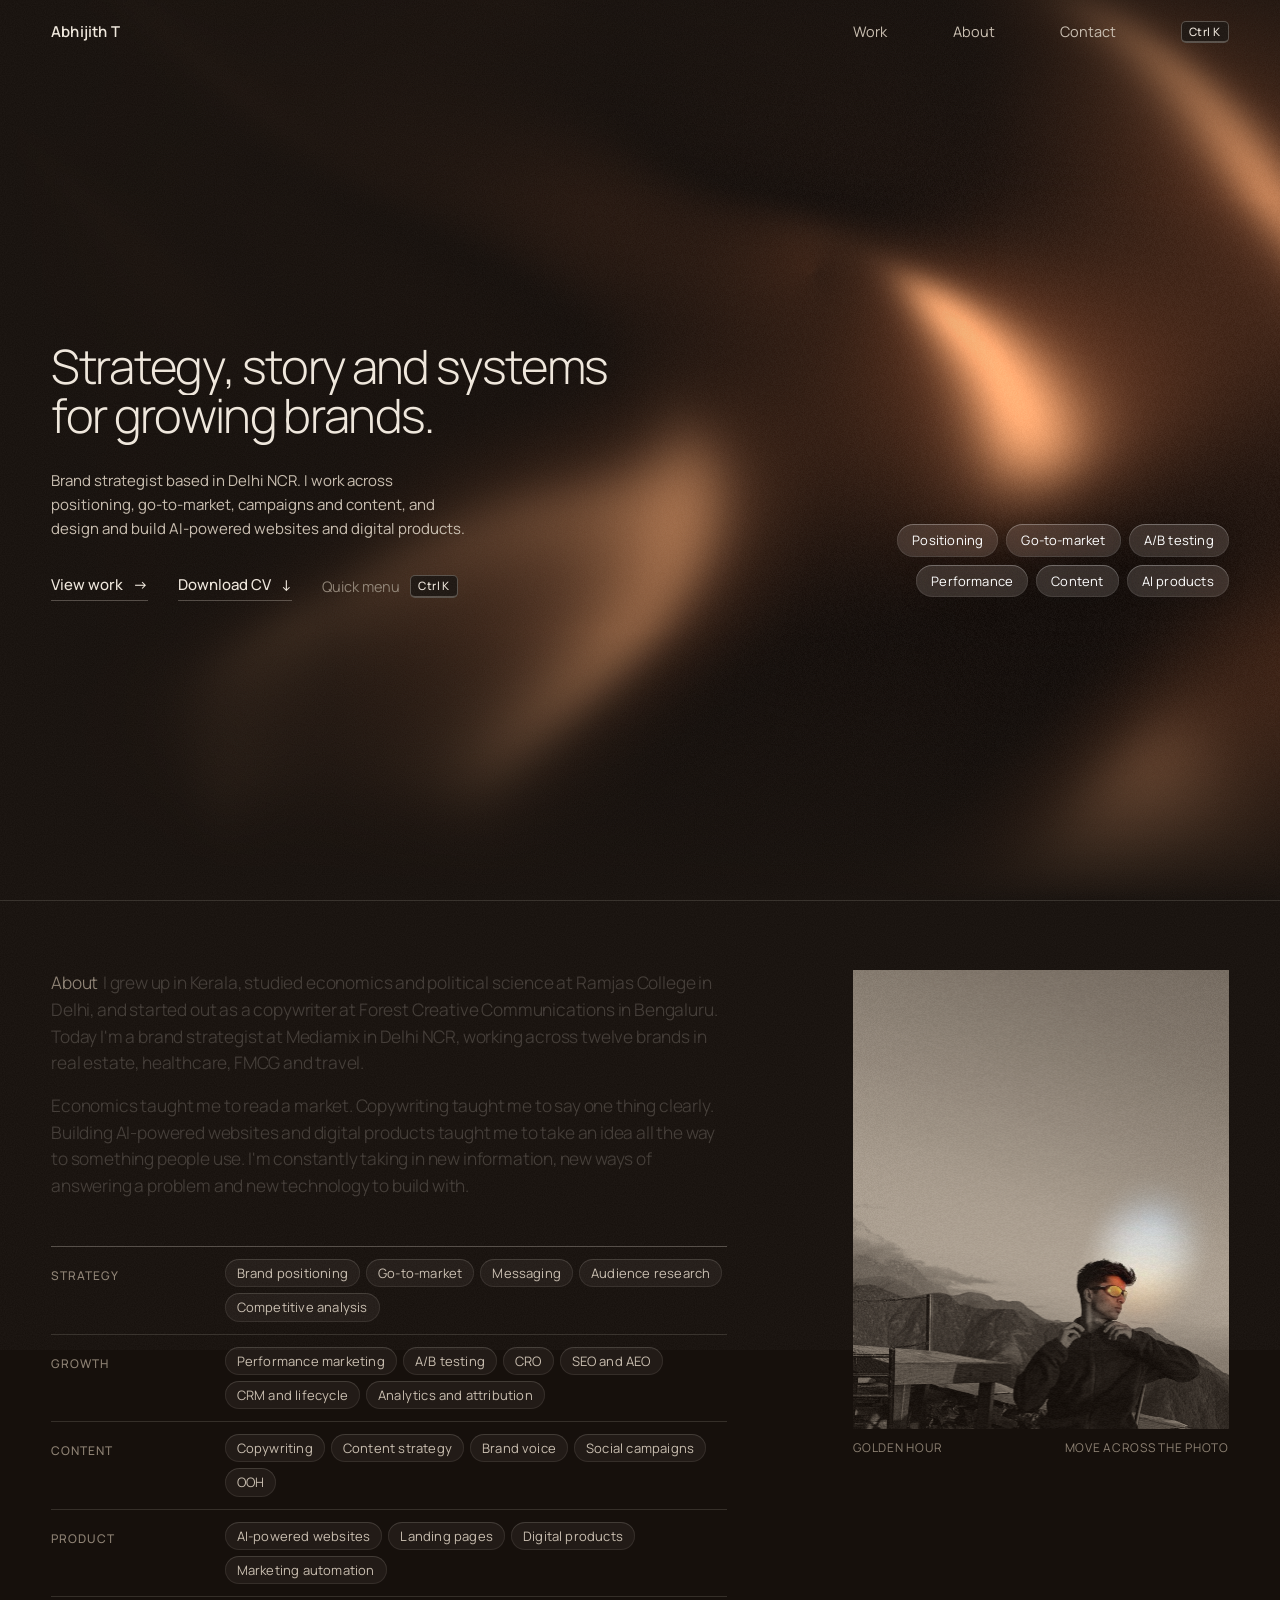
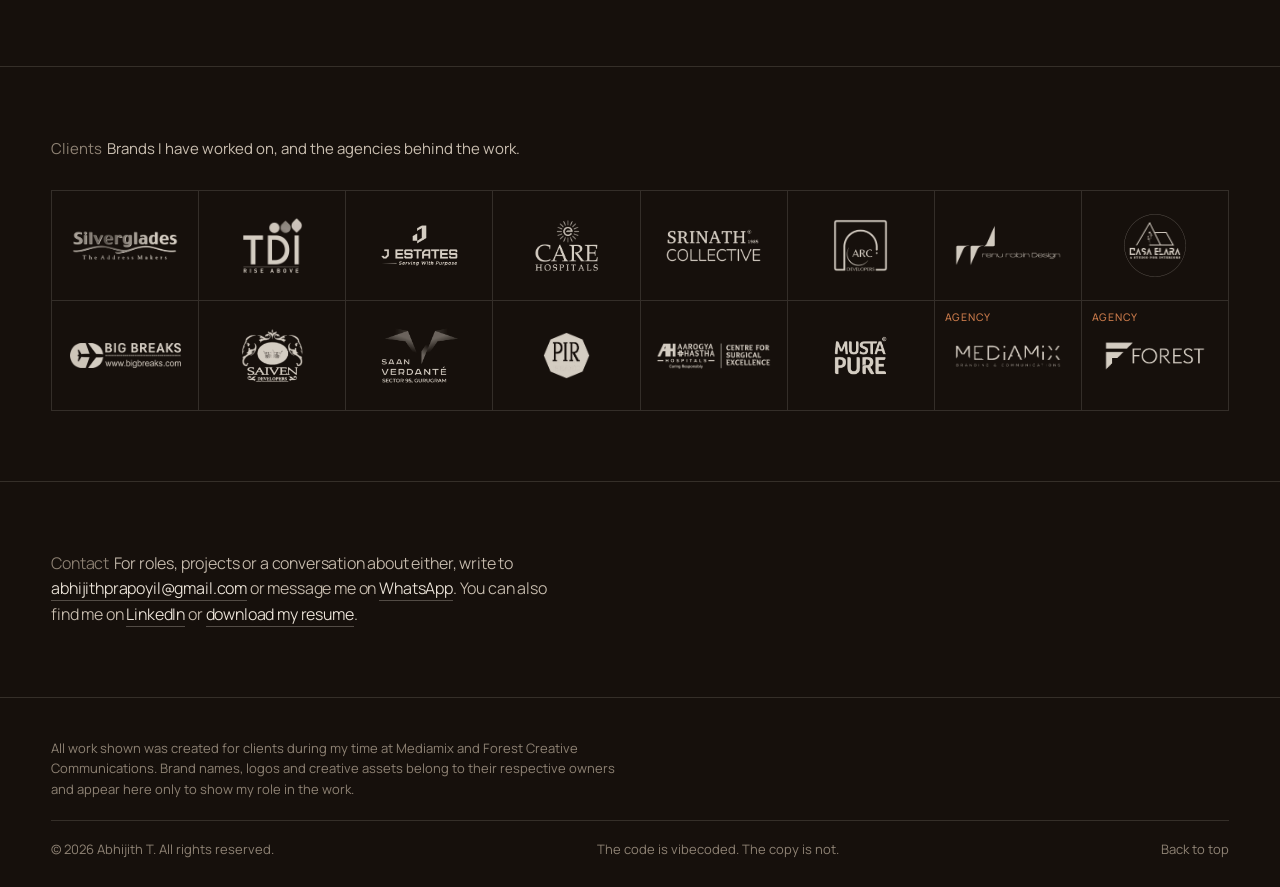
==== commit d31a25fd: "Redesign homepage: silk hero, Manrope type, new About, clients wall and contact Co-Authored-By: Clau" ====
--- a/index.html
+++ b/index.html
@@ -2,297 +2,124 @@
 <html lang="en">
 <head>
 <meta charset="utf-8">
-<meta name="viewport" content="width=device-width, initial-scale=1">
-<meta name="theme-color" content="#0A0F1C">
+<meta name="viewport" content="width=device-width, initial-scale=1, viewport-fit=cover">
+<meta name="theme-color" content="#16100C">
 <meta name="color-scheme" content="dark">
-<title>Abhijith T | Marketing &amp; Brand Communication</title>
-<meta name="description" content="Abhijith T plans and writes marketing and brand communication in Gurugram: positioning, go-to-market, campaigns and content for real estate and consumer brands.">
-<meta property="og:title" content="Abhijith T | Marketing &amp; Brand Communication">
-<meta property="og:description" content="Positioning, go-to-market, campaigns and content for real estate and consumer brands.">
+<title>Abhijith T | Brand Strategist</title>
+<meta name="description" content="Abhijith T is a brand strategist based in Delhi NCR, working across positioning, go-to-market, campaigns and content, and building AI-powered websites and digital products.">
+<meta property="og:title" content="Abhijith T | Brand Strategist">
+<meta property="og:description" content="Strategy, story and systems for growing brands.">
 <meta property="og:type" content="website">
 <link rel="icon" href="assets/favicon.svg" type="image/svg+xml">
 <link rel="preconnect" href="https://fonts.googleapis.com">
 <link rel="preconnect" href="https://fonts.gstatic.com" crossorigin>
-<link href="https://fonts.googleapis.com/css2?family=Bebas+Neue&family=Jost:wght@300;400;500&display=swap" rel="stylesheet">
+<link href="https://fonts.googleapis.com/css2?family=Manrope:wght@200..700&display=swap" rel="stylesheet">
 <link rel="stylesheet" href="styles.css">
 </head>
 <body>
 
-<div class="viewcursor" id="viewcursor" aria-hidden="true">View</div>
-
-<!-- ============ NAV ============ -->
 <header class="nav" id="nav">
-  <div class="container nav__inner">
-    <a href="#top" class="nav__mark" aria-label="Abhijith T, home">Abhijith <i>T</i></a>
+  <div class="wrap nav__in">
+    <a href="index.html" class="mark">Abhijith T</a>
     <nav class="nav__links" aria-label="Main">
-      <a href="#work">Work</a>
-      <a href="#brands">Brands</a>
-      <a href="#skills">What I do</a>
+      <a href="work.html">Work</a>
       <a href="#about">About</a>
-      <a href="#contact" class="nav__cta">Contact</a>
+      <a href="#contact">Contact</a>
     </nav>
-    <button class="nav__burger" id="burger" aria-label="Open menu" aria-expanded="false"><span></span><span></span></button>
   </div>
 </header>
 
-<div class="menu" id="menu">
-  <a href="#work">Work</a>
-  <a href="#brands">Brands</a>
-  <a href="#skills">What I do</a>
-  <a href="#about">About</a>
-  <a href="#contact">Contact</a>
-</div>
-
 <main id="top">
 
-<!-- ============ HERO ============ -->
-<section class="hero">
-  <div class="container">
-    <div class="hero__top grid">
-      <div class="hero__id">
-        <p class="hero__eyebrow fade" style="--d:.05s">Marketing &amp; Brand Communication</p>
-        <h1 class="hero__h1">
-          <span class="line"><span style="--d:.12s">I plan and write</span></span>
-          <span class="line"><span style="--d:.2s" class="gold">marketing</span></span>
-          <span class="line"><span style="--d:.28s">for brands.</span></span>
-        </h1>
-        <p class="hero__intro fade" style="--d:.55s">Mostly in real estate. Brand positioning, launch campaigns, social content and the copy that holds it all together.</p>
-        <div class="hero__actions fade" style="--d:.7s">
-          <a href="#work" class="btn btn--solid">View work</a>
-          <a href="assets/abhijith-t-cv.pdf" class="btn" download>Download CV</a>
-        </div>
+<section class="hero" data-silk-area>
+  <canvas class="hero__silk" data-silk aria-hidden="true"></canvas>
+  <div class="wrap hero__in">
+    <div class="hero__text">
+      <h1 class="hero__h1" data-vf><span><span>Strategy, story and systems</span></span><span><span>for growing brands.</span></span></h1>
+      <p class="hero__sub">Brand strategist based in Delhi NCR. I work across positioning, go-to-market, campaigns and content, and design and build AI-powered websites and digital products.</p>
+      <div class="hero__links">
+        <a href="work.html" class="link">View work <span>&rarr;</span></a>
+        <a href="assets/abhijith-t-cv.pdf" class="link" download>Download CV <span>&darr;</span></a>
+        <button class="cmdk-hint" type="button" data-cmdk>Quick menu <kbd data-kbd>Ctrl K</kbd></button>
       </div>
-
-      <figure class="hero__portrait fade" style="--d:.4s">
-        <div class="frame-img"><img src="assets/img/portrait.jpg" alt="Portrait of Abhijith T"></div>
-      </figure>
     </div>
-
-    <dl class="hero__meta fade" style="--d:.85s">
-      <div><dt>Currently</dt><dd>Brand Strategist, Mediamix</dd></div>
-      <div><dt>Based in</dt><dd>Gurugram, India</dd></div>
-      <div><dt>Focus</dt><dd>Real estate, healthcare, consumer</dd></div>
-    </dl>
-  </div>
-</section>
-
-<!-- ============ WORK (text only; the work opens on click) ============ -->
-<section class="work" id="work">
-  <div class="container">
-    <header class="sechead reveal">
-      <h2 class="sechead__title">Selected work</h2>
-      <p class="sechead__note">Open a project to see the full campaign.</p>
-    </header>
-
-    <div class="worklist">
-      <a class="wrow reveal" href="work/legacy-primo.html" data-view>
-        <span class="wrow__main">
-          <span class="wrow__title">The Legacy Primo</span>
-          <span class="wrow__desc">A five-part social campaign. One real product fact per frame.</span>
-        </span>
-        <span class="wrow__client">Silverglades</span>
-        <span class="wrow__type">Ultra-luxury residential<br>Social campaign</span>
-        <span class="wrow__go" aria-hidden="true"><svg viewBox="0 0 16 16" fill="none"><path d="M3 8h10m0 0L9 4m4 4-4 4" stroke="currentColor" stroke-width="1.5" stroke-linecap="round" stroke-linejoin="round"/></svg></span>
-      </a>
-
-      <a class="wrow reveal" href="work/j-36.html" data-view>
-        <span class="wrow__main">
-          <span class="wrow__title">J 36</span>
-          <span class="wrow__desc">A nine-part campaign for senior living. Safety features, framed as independence.</span>
-        </span>
-        <span class="wrow__client">J Estates</span>
-        <span class="wrow__type">Senior living<br>Social campaign</span>
-        <span class="wrow__go" aria-hidden="true"><svg viewBox="0 0 16 16" fill="none"><path d="M3 8h10m0 0L9 4m4 4-4 4" stroke="currentColor" stroke-width="1.5" stroke-linecap="round" stroke-linejoin="round"/></svg></span>
-      </a>
-
-      <a class="wrow reveal" href="work/care-hospitals.html" data-view>
-        <span class="wrow__main">
-          <span class="wrow__title">Bloom Maternity</span>
-          <span class="wrow__desc">Clear pricing and plain language for families comparing hospitals.</span>
-        </span>
-        <span class="wrow__client">CARE Hospitals</span>
-        <span class="wrow__type">Healthcare<br>Print collateral</span>
-        <span class="wrow__go" aria-hidden="true"><svg viewBox="0 0 16 16" fill="none"><path d="M3 8h10m0 0L9 4m4 4-4 4" stroke="currentColor" stroke-width="1.5" stroke-linecap="round" stroke-linejoin="round"/></svg></span>
-      </a>
+    <div class="hero__tags" data-depth="18" aria-label="Focus areas">
+      <span class="tag">Positioning</span><span class="tag">Go-to-market</span><span class="tag">A/B testing</span>
+      <span class="tag">Performance</span><span class="tag">Content</span><span class="tag">AI products</span>
     </div>
   </div>
 </section>
 
-<!-- ============ BRANDS ============ -->
-<section class="brands" id="brands">
-  <div class="container">
-    <header class="sechead reveal">
-      <h2 class="sechead__title">Brands I have worked with</h2>
-      <p class="sechead__note">Real estate, healthcare, FMCG, travel and interiors.</p>
-    </header>
+<section class="section" id="about">
+  <div class="wrap grid about">
+    <div class="about__text">
+      <h2 class="sr">About</h2>
+      <div class="lit" data-lit>
+        <p><span class="lbl">About</span> I grew up in Kerala, studied economics and political science at Ramjas College in Delhi, and started out as a copywriter at Forest Creative Communications in Bengaluru. Today I'm a brand strategist at Mediamix in Delhi NCR, working across twelve brands in real estate, healthcare, FMCG and travel.</p>
+        <p>Economics taught me to read a market. Copywriting taught me to say one thing clearly. Building AI-powered websites and digital products taught me to take an idea all the way to something people use. I'm constantly taking in new information, new ways of answering a problem and new technology to build with.</p>
+      </div>
+      <dl class="caps reveal">
+        <div><dt>Strategy</dt><dd><span class="tag tag--q">Brand positioning</span><span class="tag tag--q">Go-to-market</span><span class="tag tag--q">Messaging</span><span class="tag tag--q">Audience research</span><span class="tag tag--q">Competitive analysis</span></dd></div>
+        <div><dt>Growth</dt><dd><span class="tag tag--q">Performance marketing</span><span class="tag tag--q">A/B testing</span><span class="tag tag--q">CRO</span><span class="tag tag--q">SEO and AEO</span><span class="tag tag--q">CRM and lifecycle</span><span class="tag tag--q">Analytics and attribution</span></dd></div>
+        <div><dt>Content</dt><dd><span class="tag tag--q">Copywriting</span><span class="tag tag--q">Content strategy</span><span class="tag tag--q">Brand voice</span><span class="tag tag--q">Social campaigns</span><span class="tag tag--q">OOH</span></dd></div>
+        <div><dt>Product</dt><dd><span class="tag tag--q">AI-powered websites</span><span class="tag tag--q">Landing pages</span><span class="tag tag--q">Digital products</span><span class="tag tag--q">Marketing automation</span></dd></div>
+      </dl>
+    </div>
+    <figure class="about__pic">
+      <div class="light" data-light="assets/img/golden.jpg" style="--ar:704/860">
+        <img src="assets/img/golden-tone.jpg" alt="Abhijith T at golden hour in the mountains" width="704" height="860" loading="lazy">
+      </div>
+      <figcaption><span>Golden hour</span><span class="light__hint" data-hint>Move across the photo</span></figcaption>
+    </figure>
+  </div>
+</section>
 
-    <div class="logos reveal">
-      <span class="logo"><img src="assets/logos/silverglades.png" alt="Silverglades"></span>
-      <span class="logo"><img src="assets/logos/j-estates.png" alt="J Estates"></span>
-      <span class="logo logo--dark"><img src="assets/logos/saan-verdante.png" alt="Saan Verdante"></span>
-      <span class="logo"><img src="assets/logos/tdi.png" alt="TDI"></span>
-      <span class="logo"><img src="assets/logos/saiven.jpg" alt="Saiven"></span>
-      <span class="logo"><img src="assets/logos/srinath-collective.jpg" alt="Srinath Collective"></span>
-      <span class="logo logo--dark"><img src="assets/logos/rrd.png" alt="Renu Robin Design"></span>
-      <span class="logo"><img src="assets/logos/care.jpg" alt="CARE Hospitals"></span>
-      <span class="logo"><img src="assets/logos/casa-elara.png" alt="Casa Elara"></span>
-      <span class="logo"><img src="assets/logos/big-breaks.png" alt="Big Breaks"></span>
-      <span class="logo logo--fill"><img src="assets/logos/mustapure.jpg" alt="Mustapure"></span>
-      <span class="logo"><img src="assets/logos/pir.jpg" alt="PIR"></span>
-      <span class="logo"><img src="assets/logos/ahh.jpg" alt="AHH"></span>
-      <span class="logo"><img src="assets/logos/arc.jpg" alt="Arc"></span>
-    </div>
-
-    <div class="agencies reveal">
-      <p class="agencies__label">Agencies</p>
-      <div class="logos logos--agency">
-        <span class="logo"><img src="assets/logos/mediamix.jpg" alt="Mediamix"></span>
-        <span class="logo"><img src="assets/logos/forest-creative.jpg" alt="Forest Creative Communications"></span>
-      </div>
+<section class="section" id="clients">
+  <div class="wrap">
+    <h2 class="sr">Clients</h2>
+    <p class="intro"><span class="lbl">Clients</span> Brands I have worked on, and the agencies behind the work.</p>
+    <div class="wall reveal" id="wall">
+      <figure style="--w:74%"><img src="assets/logos/mono/silverglades.png" alt="Silverglades"></figure>
+      <figure style="--w:42%"><img src="assets/logos/mono/tdi.png" alt="TDI"></figure>
+      <figure style="--w:54%"><img src="assets/logos/mono/j-estates.png" alt="J Estates"></figure>
+      <figure style="--w:44%"><img src="assets/logos/mono/care.png" alt="CARE Hospitals"></figure>
+      <figure style="--w:66%"><img src="assets/logos/mono/srinath-collective.png" alt="Srinath Collective"></figure>
+      <figure style="--w:38%"><img src="assets/logos/mono/arc.png" alt="Arc Developers"></figure>
+      <figure style="--w:74%"><img src="assets/logos/mono/rrd.png" alt="Renu Robin Design"></figure>
+      <figure style="--w:44%"><img src="assets/logos/mono/casa-elara.png" alt="Casa Elara"></figure>
+      <figure style="--w:76%"><img src="assets/logos/mono/big-breaks.png" alt="Big Breaks"></figure>
+      <figure style="--w:43%"><img src="assets/logos/mono/saiven.png" alt="Saiven Developers"></figure>
+      <figure style="--w:54%"><img src="assets/logos/mono/saan-verdante.png" alt="Saan Verdante"></figure>
+      <figure style="--w:32%"><img src="assets/logos/mono/pir.png" alt="PIR"></figure>
+      <figure style="--w:80%"><img src="assets/logos/mono/ahh.png" alt="Aarogya Hastha Hospitals"></figure>
+      <figure style="--w:36%"><img src="assets/logos/mono/mustapure.png" alt="Mustapure"></figure>
+      <figure class="ag" style="--w:74%"><img src="assets/logos/mono/mediamix.png" alt="Mediamix"></figure>
+      <figure class="ag" style="--w:70%"><img src="assets/logos/mono/forest-creative.png" alt="Forest Creative Communications"></figure>
     </div>
   </div>
 </section>
 
-<!-- ============ WHAT I DO ============ -->
-<section class="skills" id="skills">
-  <div class="container grid">
-    <header class="skills__head reveal">
-      <h2 class="sechead__title">What I do</h2>
-      <p class="skills__lead">Most of my week sits somewhere between the brief and the final post. These are the parts I handle.</p>
-    </header>
-
-    <div class="tabs reveal">
-      <div class="tabs__nav" role="tablist" aria-label="Skill areas">
-        <button class="tab is-active" role="tab" aria-selected="true" aria-controls="t1" id="tab-t1">Strategy</button>
-        <button class="tab" role="tab" aria-selected="false" aria-controls="t2" id="tab-t2">Content &amp; Copy</button>
-        <button class="tab" role="tab" aria-selected="false" aria-controls="t5" id="tab-t5">Web &amp; AI</button>
-        <button class="tab" role="tab" aria-selected="false" aria-controls="t3" id="tab-t3">Performance</button>
-        <button class="tab" role="tab" aria-selected="false" aria-controls="t4" id="tab-t4">Operations</button>
-        <span class="tabs__ink" id="tabink" aria-hidden="true"></span>
-      </div>
-
-      <div class="panel is-active" id="t1" role="tabpanel" aria-labelledby="tab-t1">
-        <ul class="skilllist">
-          <li><b>Brand positioning</b><span>Working out what a brand should stand for, and saying it simply.</span></li>
-          <li><b>Go-to-market (GTM)</b><span>Launch strategy for new projects: audience, pricing story, channel plan and sales material.</span></li>
-          <li><b>Messaging</b><span>One clear story, adjusted for each audience.</span></li>
-          <li><b>Competitor research</b><span>Seeing what others in the category say, so we can say something else.</span></li>
-          <li><b>Client handling</b><span>Running the day-to-day with founders and leadership teams.</span></li>
-        </ul>
-      </div>
-
-      <div class="panel" id="t2" role="tabpanel" aria-labelledby="tab-t2" hidden>
-        <ul class="skilllist">
-          <li><b>Copywriting</b><span>Ads, brand lines, brochures, landing pages and mailers.</span></li>
-          <li><b>Content marketing</b><span>Content calendars planned around what people are searching for.</span></li>
-          <li><b>Social media</b><span>Campaign series, carousels and captions for Instagram and LinkedIn.</span></li>
-          <li><b>OOH</b><span>Hoardings, site branding and outdoor media that read in a glance.</span></li>
-          <li><b>Campaign ideas</b><span>Concepts that can run for months, not a single post.</span></li>
-          <li><b>Scripts</b><span>Short films, walkthroughs and reels.</span></li>
-        </ul>
-      </div>
-
-      <div class="panel" id="t5" role="tabpanel" aria-labelledby="tab-t5" hidden>
-        <ul class="skilllist">
-          <li><b>Website content</b><span>Site copy and page structure for real estate and consumer brands.</span></li>
-          <li><b>Landing pages</b><span>Single-purpose pages written to turn a visit into an enquiry.</span></li>
-          <li><b>AI products</b><span>Three AI web prototypes, and AppPilot, an AI-led app store optimisation concept.</span></li>
-          <li><b>No-code builds</b><span>Working prototypes and pages without waiting on a developer.</span></li>
-          <li><b>Prompt design</b><span>Prompts and workflows that make AI useful for real marketing work.</span></li>
-        </ul>
-      </div>
-
-      <div class="panel" id="t3" role="tabpanel" aria-labelledby="tab-t3" hidden>
-        <ul class="skilllist">
-          <li><b>Meta &amp; Google ads</b><span>Briefing campaigns and reading them for lead quality, not just volume.</span></li>
-          <li><b>SEO &amp; AEO</b><span>Content structured so search engines and AI answers pick it up.</span></li>
-          <li><b>Analytics</b><span>Google Analytics and Looker Studio reports that a founder can read quickly.</span></li>
-          <li><b>CRM &amp; outreach</b><span>Apollo, lead lists and follow-up sequences.</span></li>
-          <li><b>Reporting</b><span>A weekly view of what is working and what to change.</span></li>
-        </ul>
-      </div>
-
-      <div class="panel" id="t4" role="tabpanel" aria-labelledby="tab-t4" hidden>
-        <ul class="skilllist">
-          <li><b>Workflow setup</b><span>Briefs, approvals and trackers so work moves without chasing.</span></li>
-          <li><b>Team management</b><span>Designers, interns and freelancers working to one plan.</span></li>
-          <li><b>Vendor coordination</b><span>Shoots, print and production partners.</span></li>
-          <li><b>AI tools</b><span>Used for research and first drafts, with the final call made by a person.</span></li>
-          <li><b>Process design</b><span>Simple systems that let a small team handle many brands.</span></li>
-        </ul>
-      </div>
-    </div>
-  </div>
-</section>
-
-<!-- ============ ABOUT ============ -->
-<section class="about" id="about">
-  <div class="container grid">
-    <div class="about__text reveal">
-      <h2 class="sechead__title">About</h2>
-      <p>I studied Economics and Political Science at Ramjas College, University of Delhi, and started in marketing as a copywriter at Forest Creative Communications in Bengaluru.</p>
-      <p>Today I am a brand strategist at Mediamix in Gurugram, handling brand communication for twelve clients. I work directly with founders on how their brand is positioned, launched and marketed, and I manage the team that makes it.</p>
-      <p>Most of my work is in real estate, from ultra-luxury launches to senior living. I also work across healthcare, FMCG, travel and interiors.</p>
-      <p>Outside campaigns, I write website content and build small AI products.</p>
-    </div>
-
-    <div class="about__side reveal">
-      <h3 class="block__title">Experience</h3>
-      <ul class="xp">
-        <li><span class="xp__role">Brand Strategist</span><span class="xp__org">Mediamix, Gurugram</span><span class="xp__yr">2025 to now</span></li>
-        <li><span class="xp__role">Content &amp; Copywriter</span><span class="xp__org">Forest Creative Communications, Bengaluru</span><span class="xp__yr">2024 to 2025</span></li>
-        <li><span class="xp__role">BA Economics &amp; Political Science</span><span class="xp__org">Ramjas College, University of Delhi</span><span class="xp__yr">2024</span></li>
-      </ul>
-
-      <figure class="quote">
-        <blockquote>Within weeks, Abhijith was writing for our healthcare and real estate clients on his own. His drafts came in clean and close to final, and the content templates he set up made the whole team faster.</blockquote>
-        <figcaption>Operations Manager, Forest Creative Communications</figcaption>
-      </figure>
-    </div>
+<section class="section" id="contact">
+  <div class="wrap">
+    <h2 class="sr">Contact</h2>
+    <p class="say reveal"><span class="lbl">Contact</span> For roles, projects or a conversation about either, write to <a class="mail" id="mail" href="mailto:abhijithprapoyil@gmail.com">abhijithprapoyil@gmail.com</a> or message me on <a href="https://wa.me/918848232086" target="_blank" rel="noopener">WhatsApp</a>. You can also find me on <a href="https://www.linkedin.com/in/abheijith" target="_blank" rel="noopener">LinkedIn</a> or <a href="assets/abhijith-t-cv.pdf" download>download my resume</a>.</p>
   </div>
 </section>
 
 </main>
 
-<!-- ============ FOOTER ============ -->
-<footer class="footer" id="contact">
-  <div class="container">
-    <div class="footer__cta reveal">
-      <p class="footer__kicker">Have a role or a project in mind?</p>
-      <a href="mailto:abhijithprapoyil@gmail.com" class="footer__mail">abhijithprapoyil@gmail.com</a>
-    </div>
-
-    <div class="footer__cols">
-      <div>
-        <h4>Contact</h4>
-        <a href="mailto:abhijithprapoyil@gmail.com">Email</a>
-        <a href="tel:+918848232086">+91 88482 32086</a>
-      </div>
-      <div>
-        <h4>Elsewhere</h4>
-        <a href="https://www.linkedin.com/in/abheijith" target="_blank" rel="noopener">LinkedIn</a>
-        <a href="assets/abhijith-t-cv.pdf" download>Resume (PDF)</a>
-      </div>
-      <div>
-        <h4>Based in</h4>
-        <p>Gurugram, India</p>
-        <p class="footer__clock" id="clock">IST</p>
-      </div>
-      <div>
-        <h4>Site</h4>
-        <a href="#work">Work</a>
-        <a href="#about">About</a>
-      </div>
-    </div>
-
-    <div class="footer__bar">
-      <span>&copy; <span id="year">2026</span> Abhijith T</span>
-      <span class="footer__vibe">The code is vibecoded. The copy is not.</span>
-      <a href="#top" class="footer__top">Back to top</a>
+<footer class="foot">
+  <div class="wrap">
+    <p class="foot__note">All work shown was created for clients during my time at Mediamix and Forest Creative Communications. Brand names, logos and creative assets belong to their respective owners and appear here only to show my role in the work.</p>
+    <div class="foot__bar">
+      <span>&copy; <span id="year">2026</span> Abhijith T. All rights reserved.</span>
+      <span>The code is vibecoded. The copy is not.</span>
+      <a href="#top">Back to top</a>
     </div>
   </div>
 </footer>
 
+<div class="pill" id="pill" aria-hidden="true">Copy email</div>
 <script src="main.js"></script>
 </body>
 </html>
--- a/styles.css
+++ b/styles.css
@@ -1,446 +1,342 @@
 /* =========================================================
    Abhijith T — portfolio
-   Type:    Bebas Neue (display) + Jost (text)
-   Palette: midnight navy grounds, ivory type, champagne gold accent
-   Layout:  one 12-column grid, one container width, one gutter
+   Type:    Manrope, light for display, regular for text. Never italic.
+   Palette: espresso brown, cream, copper on hover only. Colour comes from the work.
+   Grid:    12 columns, hairline rules, square corners.
    ========================================================= */
 
 :root{
-  /* grounds: navy, not black, so the page has colour and depth */
-  --bg:#0A0F1C;
-  --bg-2:#0E1526;        /* alternate section band */
-  --surface:#131B2F;     /* cards */
-  --surface-2:#1A2440;   /* hover / raised */
-  --deep:#060A14;        /* footer */
-
-  /* type */
-  --ink:#F3EEE6;         /* ivory */
-  --ink-2:#C8CCD6;
-  --muted:#8C95A8;
-  --line:rgba(243,238,230,.09);
-  --line-2:rgba(243,238,230,.24);
-
-  /* accent: champagne gold, used sparingly */
-  --accent:#D8B47A;
-  --accent-2:#F0D6A6;
-  --accent-soft:rgba(216,180,122,.12);
-  --gold-grad:linear-gradient(100deg,#EBCB94 0%,#D8B47A 50%,#BF9656 100%);
-
-  --tile:#F4F1EA;        /* logos need a light ground */
-
-  --max:1360px;
-  --pad:clamp(20px,4.4vw,64px);
+  --bg:#16100C;           /* espresso */
+  --bg-2:#1D1611;
+  --bg-3:#251C16;
+  --text:#EFE7DC;         /* cream */
+  --text-2:#C9BEB0;
+  --muted:#8E8274;
+  --line:rgba(239,231,220,.14);
+  --line-2:rgba(239,231,220,.28);
+  --copper:#C8794A;
+
+  --t-primo:#232B4A;      /* campaign tints */
+  --t-j36:#E9D2BF;
+  --t-care:#DCD2EC;
+  --tile:#F3EDE4;
+
+  --font:"Manrope", "Helvetica Neue", Arial, sans-serif;
+  --max:1280px;
+  --pad:clamp(20px,4vw,56px);
   --gap:clamp(16px,2vw,28px);
-  --r:14px;
-
-  --display:"Bebas Neue", Impact, "Arial Narrow", sans-serif;
-  --text:"Jost", "Futura", "Century Gothic", system-ui, sans-serif;
-
-  --ease:cubic-bezier(.16,1,.3,1);
-  --shadow:0 1px 0 rgba(255,255,255,.04) inset, 0 20px 50px rgba(0,0,0,.35);
+  --ease:cubic-bezier(.2,.7,.1,1);
 }
 
 *,*::before,*::after{box-sizing:border-box}
-html{scroll-behavior:smooth;-webkit-text-size-adjust:100%;background:var(--bg)}
-body{
-  margin:0;background:var(--bg);color:var(--ink);
-  font-family:var(--text);font-weight:300;
-  font-size:clamp(15px,1.02vw,17px);line-height:1.65;
-  -webkit-font-smoothing:antialiased;-moz-osx-font-smoothing:grayscale;overflow-x:hidden;
-}
-/* fine film grain over everything: gives the dark a printed, tactile quality */
-body::after{
-  content:"";position:fixed;inset:0;z-index:100;pointer-events:none;opacity:.05;
-  background-image:url("data:image/svg+xml,%3Csvg xmlns='http://www.w3.org/2000/svg' width='160' height='160'%3E%3Cfilter id='n'%3E%3CfeTurbulence type='fractalNoise' baseFrequency='.9' numOctaves='2' stitchTiles='stitch'/%3E%3C/filter%3E%3Crect width='100%25' height='100%25' filter='url(%23n)'/%3E%3C/svg%3E");
-}
-body.is-locked{overflow:hidden}
+html{scroll-behavior:smooth;background:var(--bg);-webkit-text-size-adjust:100%}
+body{margin:0;background:var(--bg);color:var(--text);font-family:var(--font);font-weight:400;font-size:clamp(15px,1vw,16.5px);line-height:1.55;-webkit-font-smoothing:antialiased;overflow-x:hidden}
+i,em,cite,address,blockquote,q{font-style:normal}
 img{display:block;max-width:100%}
-a{color:inherit;text-decoration:none}
-h1,h2,h3,h4,p,dl,dd,figure,blockquote,ul{margin:0}
+a{color:inherit;text-decoration:none;-webkit-tap-highlight-color:transparent}
+h1,h2,h3,h4,p,dl,dd,figure,ul{margin:0}
 ul{padding:0;list-style:none}
-::selection{background:var(--accent);color:var(--bg)}
-:focus-visible{outline:2px solid var(--accent);outline-offset:3px}
-
-.container{width:100%;max-width:var(--max);margin-inline:auto;padding-inline:var(--pad)}
+button{font:inherit;color:inherit}
+::selection{background:var(--text);color:var(--bg)}
+:focus-visible{outline:1px solid var(--text);outline-offset:4px}
+
+.wrap{width:100%;max-width:var(--max);margin-inline:auto;padding-inline:var(--pad)}
 .grid{display:grid;grid-template-columns:repeat(12,minmax(0,1fr));column-gap:var(--gap)}
-.gold{background:var(--gold-grad);-webkit-background-clip:text;background-clip:text;color:transparent}
-
-/* ---------- buttons ---------- */
-.btn{
-  display:inline-flex;align-items:center;justify-content:center;gap:10px;
-  font-family:var(--display);font-size:15px;letter-spacing:.14em;
-  padding:14px 28px 12px;border:1px solid var(--line-2);border-radius:100px;color:var(--ink);
-  transition:background .35s var(--ease),color .35s var(--ease),border-color .35s var(--ease),box-shadow .35s var(--ease);
-}
-.btn:hover{border-color:var(--accent);color:var(--accent-2)}
-.btn--solid{background:var(--gold-grad);border-color:transparent;color:#1A1408}
-.btn--solid:hover{color:#1A1408;box-shadow:0 10px 30px rgba(216,180,122,.28)}
-
-/* ---------- nav ---------- */
-.nav{
-  position:fixed;inset:0 0 auto;z-index:50;
-  transition:background .4s var(--ease),border-color .4s,transform .4s var(--ease);
-  border-bottom:1px solid transparent;
-}
-.nav__inner{display:flex;align-items:center;justify-content:space-between;height:76px}
-.nav.is-stuck{background:rgba(10,15,28,.78);backdrop-filter:blur(16px) saturate(1.3);-webkit-backdrop-filter:blur(16px) saturate(1.3);border-bottom-color:var(--line)}
-.nav.is-hidden{transform:translateY(-100%)}
-.nav__mark{font-family:var(--display);font-size:25px;letter-spacing:.09em;line-height:1;transition:color .3s}
-.nav__mark i{font-style:normal;color:var(--accent)}
-.nav__mark:hover{color:var(--accent-2)}
-.nav__links{display:flex;align-items:center;gap:clamp(20px,2.4vw,38px)}
-.nav__links a{font-family:var(--display);font-size:16px;letter-spacing:.12em;color:var(--ink-2);position:relative;transition:color .3s}
-.nav__links a:hover{color:var(--ink)}
-.nav__links a:not(.nav__cta)::after{
-  content:"";position:absolute;left:0;right:0;bottom:-4px;height:1px;background:var(--accent);
-  transform:scaleX(0);transform-origin:right;transition:transform .4s var(--ease);
-}
-.nav__links a:not(.nav__cta):hover::after{transform:scaleX(1);transform-origin:left}
-.nav__cta{border:1px solid var(--accent);color:var(--accent-2)!important;border-radius:100px;padding:10px 20px 8px;transition:background .3s,color .3s}
-.nav__cta:hover{background:var(--accent);color:#1A1408!important}
-.nav__burger{display:none;background:none;border:0;padding:10px;cursor:pointer;flex-direction:column;gap:7px}
-.nav__burger span{display:block;width:26px;height:1.5px;background:var(--ink);transition:transform .4s var(--ease)}
-.nav__burger.is-open span:nth-child(1){transform:translateY(4.25px) rotate(45deg)}
-.nav__burger.is-open span:nth-child(2){transform:translateY(-4.25px) rotate(-45deg)}
-
-.menu{
-  position:fixed;inset:0;z-index:40;background:var(--bg-2);
-  display:flex;flex-direction:column;justify-content:center;padding:0 var(--pad);
-  clip-path:inset(0 0 100% 0);transition:clip-path .6s var(--ease);
-}
-.menu.is-open{clip-path:inset(0)}
-.menu a{font-family:var(--display);font-size:clamp(44px,12vw,72px);line-height:1.15;letter-spacing:.02em}
-.menu a:hover{color:var(--accent)}
-
-/* ---------- hero ---------- */
-.hero{position:relative;padding:clamp(120px,15vh,164px) 0 clamp(56px,7vw,88px);overflow:hidden;isolation:isolate}
-.hero::before,.hero::after{content:"";position:absolute;border-radius:50%;pointer-events:none;z-index:-1;filter:blur(10px)}
-.hero::before{ /* indigo depth, top left */
-  width:70vw;height:70vw;left:-22vw;top:-34vw;
-  background:radial-gradient(closest-side,rgba(78,92,190,.32),rgba(78,92,190,0));
-}
-.hero::after{ /* warm gold glow behind the portrait */
-  width:46vw;height:46vw;right:-10vw;top:0;
-  background:radial-gradient(closest-side,rgba(216,180,122,.16),rgba(216,180,122,0));
-}
-.hero__top{align-items:center}
-.hero__id{grid-column:1 / span 8}
-.hero__eyebrow{
-  font-family:var(--display);font-size:clamp(15px,1.2vw,18px);letter-spacing:.22em;color:var(--accent);
-  margin-bottom:clamp(20px,2.4vw,30px);
-}
-.hero__h1{
-  font-family:var(--text);font-weight:300;
-  font-size:clamp(40px,5.4vw,80px);line-height:1.02;letter-spacing:-.025em;
-  white-space:nowrap;   /* lines are hand-broken in the markup */
-}
-.hero__h1 .line{display:block;overflow:hidden;padding-bottom:.08em}
-.hero__h1 .line > span{display:inline-block;transform:translateY(105%);animation:rise 1.1s var(--ease) forwards;animation-delay:var(--d,0s)}
-@keyframes rise{to{transform:none}}
-.hero__intro{margin-top:clamp(22px,2.6vw,32px);font-size:clamp(16px,1.3vw,20px);line-height:1.6;color:var(--ink-2);max-width:44ch}
-.hero__actions{display:flex;flex-wrap:wrap;gap:12px;margin-top:clamp(28px,3vw,40px)}
-
-.hero__portrait{grid-column:10 / span 3;position:relative;margin:0}
-.hero__portrait .frame-img{
-  position:relative;overflow:hidden;border-radius:var(--r);aspect-ratio:4/5;background:var(--surface);
-  box-shadow:0 30px 80px rgba(0,0,0,.45);
-}
-.hero__portrait .frame-img::after{ /* navy wash so the photo belongs to the palette */
-  content:"";position:absolute;inset:0;background:linear-gradient(180deg,rgba(10,15,28,0) 45%,rgba(10,15,28,.55));
-}
-.hero__portrait img{width:100%;height:100%;object-fit:cover;object-position:50% 25%;filter:grayscale(1) contrast(1.05) brightness(.95);transition:transform 1s var(--ease),filter .8s var(--ease)}
-.hero__portrait:hover img{transform:scale(1.04);filter:grayscale(.2) contrast(1.02)}
-.hero__portrait::before{ /* thin gold frame, offset */
-  content:"";position:absolute;inset:-12px 12px 12px -12px;border:1px solid rgba(216,180,122,.45);border-radius:calc(var(--r) + 4px);
-  transition:transform .8s var(--ease);
-}
-.hero__portrait:hover::before{transform:translate(6px,-6px)}
-.hero__badge{
-  position:absolute;left:16px;bottom:16px;z-index:2;
-  display:inline-flex;align-items:center;gap:8px;padding:8px 14px 7px;border-radius:100px;
-  background:rgba(10,15,28,.6);backdrop-filter:blur(10px);-webkit-backdrop-filter:blur(10px);border:1px solid var(--line-2);
-  font-size:13px;color:var(--ink);
-}
-
-.hero__meta{
-  display:grid;grid-template-columns:repeat(3,minmax(0,1fr));gap:var(--gap);
-  margin-top:clamp(44px,5vw,72px);padding-top:clamp(22px,2.4vw,30px);border-top:1px solid var(--line);
-}
-.hero__meta div{display:flex;flex-direction:column;gap:4px}
-.hero__meta dt{font-family:var(--display);font-size:13px;letter-spacing:.2em;color:var(--muted)}
-.hero__meta dd{font-size:15.5px;color:var(--ink);display:flex;align-items:center;gap:8px}
-.live{width:8px;height:8px;border-radius:50%;background:#4ADE80;animation:live 2.4s infinite}
-@keyframes live{0%{box-shadow:0 0 0 0 rgba(74,222,128,.5)}70%{box-shadow:0 0 0 8px rgba(74,222,128,0)}100%{box-shadow:0 0 0 0 rgba(74,222,128,0)}}
-
-.fade{opacity:0;transform:translateY(16px);animation:fadeUp .9s var(--ease) forwards;animation-delay:var(--d,0s)}
-@keyframes fadeUp{to{opacity:1;transform:none}}
-
-/* ---------- section heads ---------- */
-.sechead{display:flex;align-items:baseline;justify-content:space-between;gap:24px;margin-bottom:clamp(32px,3.8vw,56px)}
-.sechead__title{font-family:var(--display);font-weight:400;font-size:clamp(42px,5.2vw,80px);line-height:.92;letter-spacing:.01em}
-.sechead__note{font-size:15px;color:var(--muted);text-align:right;max-width:32ch}
-
-/* ---------- work list (no images on the homepage) ---------- */
-.work{padding:clamp(80px,10vw,136px) 0}
-.worklist{display:grid;gap:12px}
-.wrow{
-  display:grid;grid-template-columns:repeat(12,minmax(0,1fr));column-gap:var(--gap);align-items:center;
-  padding:clamp(26px,3vw,40px) clamp(22px,2.6vw,40px);
-  background:var(--surface);border:1px solid var(--line);border-radius:var(--r);
-  position:relative;overflow:hidden;
-  transition:background .45s var(--ease),border-color .45s var(--ease),transform .45s var(--ease);
-}
-.wrow::before{ /* gold sheen that sweeps in on hover */
-  content:"";position:absolute;inset:0;pointer-events:none;
-  background:radial-gradient(600px circle at var(--mx,50%) var(--my,50%),rgba(216,180,122,.10),transparent 40%);
-  opacity:0;transition:opacity .4s var(--ease);
-}
-.wrow:hover{background:var(--surface-2);border-color:rgba(216,180,122,.35);transform:translateY(-2px)}
-.wrow:hover::before{opacity:1}
-.wrow > *{position:relative}
-.wrow__main{grid-column:1 / span 6;display:flex;flex-direction:column;gap:8px}
-.wrow__title{font-family:var(--display);font-size:clamp(32px,3.6vw,54px);line-height:.95;letter-spacing:.015em;transition:color .35s var(--ease)}
-.wrow__desc{font-size:15px;color:var(--muted);max-width:44ch}
-.wrow__client{grid-column:7 / span 2;font-size:16px;color:var(--ink)}
-.wrow__type{grid-column:9 / span 3;font-size:14.5px;color:var(--muted);line-height:1.5}
-.wrow__go{
-  grid-column:12 / span 1;justify-self:end;
-  width:50px;height:50px;border-radius:50%;border:1px solid var(--line-2);
-  display:grid;place-items:center;color:var(--ink);
-  transition:background .35s var(--ease),border-color .35s var(--ease),color .35s var(--ease),transform .45s var(--ease);
-}
-.wrow__go svg{width:18px;height:18px}
-.wrow:hover .wrow__title{color:var(--accent-2)}
-.wrow:hover .wrow__go{background:var(--gold-grad);border-color:transparent;color:#1A1408;transform:rotate(-45deg)}
-
-/* "View" cursor over project rows */
-.viewcursor{
-  position:fixed;top:0;left:0;z-index:60;pointer-events:none;
-  width:92px;height:92px;border-radius:50%;background:var(--gold-grad);color:#1A1408;
-  display:grid;place-items:center;padding-top:3px;
-  font-family:var(--display);font-size:17px;letter-spacing:.14em;
-  transform:translate(-50%,-50%) scale(0);transition:transform .35s var(--ease);
-}
-.viewcursor.is-on{transform:translate(-50%,-50%) scale(1)}
-@media (hover:none){.viewcursor{display:none}}
-
-/* ---------- brands ---------- */
-.brands{background:var(--bg-2);padding:clamp(80px,10vw,136px) 0;border-block:1px solid var(--line)}
-/* 7 columns x 2 rows holds all 14 client marks with no gaps */
-.logos{display:grid;grid-template-columns:repeat(7,minmax(0,1fr));gap:clamp(10px,1.1vw,16px)}
-.logo{
-  display:block;aspect-ratio:3/2;background:var(--tile);border-radius:var(--r);overflow:hidden;
-  padding:clamp(12px,1.3vw,20px) clamp(14px,1.5vw,24px);
-  transition:transform .45s var(--ease),box-shadow .45s var(--ease);
-}
-/* every mark is fitted into the same box, so the grid reads level */
-.logo img{width:100%;height:100%;object-fit:contain}
-.logo--dark{background:#1A2238;box-shadow:inset 0 0 0 1px var(--line-2)}   /* for marks supplied in white */
-.logo--fill{padding:0}
-.logo--fill img{object-fit:cover}
-.logo:hover{transform:translateY(-4px);box-shadow:0 0 0 1px rgba(216,180,122,.6),0 18px 40px rgba(0,0,0,.4)}
-
-.agencies{display:grid;grid-template-columns:repeat(7,minmax(0,1fr));gap:clamp(10px,1.1vw,16px);align-items:center;margin-top:clamp(28px,3.2vw,44px);padding-top:clamp(24px,2.8vw,36px);border-top:1px solid var(--line)}
-.agencies__label{grid-column:1 / span 1;font-family:var(--display);font-size:15px;letter-spacing:.16em;color:var(--muted)}
-.logos--agency{grid-column:2 / span 2;grid-template-columns:repeat(2,minmax(0,1fr))}
-
-/* ---------- skills ---------- */
-.skills{padding:clamp(80px,10vw,136px) 0}
-.skills__head{grid-column:1 / span 4}
-.skills__lead{margin-top:18px;color:var(--muted);max-width:30ch}
-.tabs{grid-column:6 / span 7}
-.tabs__nav{position:relative;display:flex;flex-wrap:wrap;gap:clamp(16px,2.4vw,34px);border-bottom:1px solid var(--line-2);margin-bottom:8px}
-.tab{
-  background:none;border:0;cursor:pointer;padding:0 0 14px;color:var(--muted);
-  font-family:var(--display);font-size:clamp(17px,1.4vw,21px);letter-spacing:.1em;
-  transition:color .3s var(--ease);
-}
-.tab:hover{color:var(--ink)}
-.tab.is-active{color:var(--accent-2)}
-.tabs__ink{position:absolute;left:0;bottom:-1px;height:2px;background:var(--gold-grad);transition:transform .5s var(--ease),width .5s var(--ease)}
-.panel[hidden]{display:none}
-.skilllist li{
-  display:grid;grid-template-columns:minmax(150px,.8fr) 1.6fr;gap:var(--gap);
-  padding:18px 0;border-bottom:1px solid var(--line);
-  opacity:0;transform:translateY(10px);animation:fadeUp .6s var(--ease) forwards;
-}
-.skilllist li:nth-child(2){animation-delay:.05s}
-.skilllist li:nth-child(3){animation-delay:.1s}
-.skilllist li:nth-child(4){animation-delay:.15s}
-.skilllist li:nth-child(5){animation-delay:.2s}
-.skilllist li:nth-child(6){animation-delay:.25s}
-.skilllist b{font-weight:400;font-size:clamp(16px,1.25vw,19px);color:var(--ink)}
-.skilllist span{color:var(--muted);font-size:15px}
-
-/* ---------- about ---------- */
-.about{padding:clamp(80px,10vw,136px) 0;background:var(--bg-2);border-top:1px solid var(--line)}
-.about__text{grid-column:1 / span 5}
-.about__text .sechead__title{margin-bottom:clamp(22px,2.6vw,34px)}
-.about__text p{color:var(--ink-2);margin-bottom:1em;max-width:46ch}
-.about__side{grid-column:7 / span 6;padding-top:clamp(8px,1.4vw,18px)}
-.block__title{font-family:var(--display);font-weight:400;font-size:15px;letter-spacing:.18em;color:var(--muted);padding-bottom:12px;border-bottom:1px solid var(--line-2)}
-.xp li{display:grid;grid-template-columns:1.2fr 1.5fr auto;gap:var(--gap);align-items:baseline;padding:16px 0;border-bottom:1px solid var(--line)}
-.xp__role{font-size:16px;color:var(--ink)}
-.xp__org{font-size:15px;color:var(--muted)}
-.xp__yr{font-family:var(--display);font-size:14px;letter-spacing:.12em;color:var(--accent);white-space:nowrap}
-
-.quote{
-  position:relative;margin-top:clamp(32px,3.6vw,48px);padding:clamp(28px,3vw,40px);
-  background:linear-gradient(145deg,var(--surface-2),var(--surface));
-  border:1px solid rgba(216,180,122,.25);border-radius:var(--r);overflow:hidden;
-}
-.quote::before{
-  content:"\201C";position:absolute;right:22px;top:-22px;
-  font-family:Georgia,serif;font-size:170px;line-height:1;color:rgba(216,180,122,.14);
-}
-.quote blockquote{position:relative;font-size:clamp(17px,1.45vw,21px);line-height:1.55;color:var(--ink);margin-bottom:18px}
-.quote figcaption{font-family:var(--display);font-size:14px;letter-spacing:.16em;color:var(--accent)}
+.cap{font-size:12px;font-weight:500;letter-spacing:.08em;text-transform:uppercase;color:var(--muted)}
+.display{font-weight:300;letter-spacing:-.03em;line-height:1}
+
+/* text links: the only "buttons" on the site */
+.link{display:inline-flex;align-items:center;gap:10px;padding-bottom:4px;border-bottom:1px solid var(--line-2);font-weight:500;transition:color .25s,border-color .25s}
+.link:hover{color:var(--copper);border-color:var(--copper)}
+.link span{transition:transform .35s var(--ease)}
+.link:hover span{transform:translateX(4px)}
+
+/* ---------- header ---------- */
+.nav{position:fixed;inset:0 0 auto;z-index:50;background:transparent;transition:background .3s,border-color .3s;border-bottom:1px solid transparent}
+.nav.is-stuck{background:var(--bg);border-bottom-color:var(--line)}
+.nav__in{display:grid;grid-template-columns:repeat(12,minmax(0,1fr));column-gap:var(--gap);align-items:center;height:64px}
+.mark{grid-column:1 / span 4;font-weight:600;font-size:15px;letter-spacing:.01em}
+.nav__links{grid-column:9 / span 4;display:flex;justify-content:space-between}
+.nav__links a{font-size:14.5px;color:var(--text-2);transition:color .25s}
+.nav__links a:hover,.nav__links a[aria-current="page"]{color:var(--text)}
+
+/* ---------- hero: the headline sits in a field of liquid silk that fades into the page ---------- */
+.hero{position:relative;isolation:isolate;overflow:hidden;display:flex;align-items:center;min-height:min(100svh,940px);padding:120px 0 clamp(48px,6vw,80px)}
+.hero__silk{position:absolute;inset:0;width:100%;height:100%;z-index:-2;animation:fade 1.6s var(--ease) .1s both}
+/* shade the silk where the words sit, and let it melt into the brown at the edges */
+.hero::before{content:"";position:absolute;inset:0;z-index:-1;pointer-events:none;
+  background:linear-gradient(90deg,var(--bg) 0%,rgba(22,16,12,.86) 26%,rgba(22,16,12,.35) 56%,rgba(22,16,12,0) 78%),
+             linear-gradient(0deg,var(--bg) 0%,rgba(22,16,12,0) 30%),
+             linear-gradient(180deg,rgba(22,16,12,.75) 0%,rgba(22,16,12,0) 22%)}
+.hero__in{display:flex;justify-content:space-between;align-items:flex-end;gap:40px}
+.hero__text{max-width:880px}
+.hero__h1{font-weight:300;font-size:clamp(32px,3.7vw,54px);line-height:1.04;letter-spacing:-.035em}
+.hero__h1 > span{display:block;overflow:hidden;padding-bottom:.08em;margin-bottom:-.08em;white-space:nowrap}
+.hero__h1 > span > span{display:block;transform:translateY(102%);animation:up 1s var(--ease) .15s forwards}
+.hero__h1 > span:nth-child(2) > span{animation-delay:.23s}
+/* letters are split by main.js; each one carries its own weight */
+[data-vf] .w{display:inline-block;white-space:nowrap}
+[data-vf] .ch{display:inline-block;font-weight:var(--wt,300)}
+@keyframes up{to{transform:none}}
+@keyframes fade{from{opacity:0;transform:translateY(10px)}to{opacity:1;transform:none}}
+.hero__sub{max-width:46ch;margin-top:clamp(20px,2.2vw,28px);font-size:clamp(15px,1vw,16px);line-height:1.6;color:var(--text-2);animation:fade .9s var(--ease) .4s both}
+.hero__links{display:flex;flex-wrap:wrap;align-items:center;gap:14px 30px;margin-top:clamp(24px,2.6vw,32px);animation:fade .9s var(--ease) .5s both}
+.hero__tags{display:flex;flex-wrap:wrap;justify-content:flex-end;gap:8px;max-width:340px;padding-bottom:4px;
+  transform:translate3d(var(--px,0),var(--py,0),0);transition:transform .9s var(--ease);animation:fade 1s var(--ease) .7s both}
+.hero__tags .tag{animation:bob 6s ease-in-out infinite}
+.hero__tags .tag:nth-child(2n){animation-delay:-2s}
+.hero__tags .tag:nth-child(3n){animation-delay:-4s}
+@keyframes bob{50%{transform:translateY(-4px)}}
+.about__pic figcaption{white-space:nowrap;display:flex;justify-content:space-between;gap:16px;margin-top:10px;font-size:12px;letter-spacing:.06em;text-transform:uppercase;color:var(--muted)}
+.light__hint{transition:opacity .6s}
+.light__hint.is-gone{opacity:0}
+
+/* a photograph that sits toned in the palette; light brings back its colour (WebGL in main.js) */
+.light{position:relative;aspect-ratio:var(--ar);overflow:hidden;background:var(--bg-2);touch-action:pan-y;cursor:crosshair}
+.light img{width:100%;height:100%;object-fit:cover;filter:brightness(.74);transition:opacity .6s}
+.light canvas{position:absolute;inset:0;width:100%;height:100%}
+.light.is-live img{opacity:0}
+
+
+/* a whisper of film grain over the whole page, so the brown has texture */
+body::after{content:"";position:fixed;inset:-50%;z-index:90;pointer-events:none;opacity:.05;
+  background-image:url("data:image/svg+xml,%3Csvg xmlns='http://www.w3.org/2000/svg' width='160' height='160'%3E%3Cfilter id='n'%3E%3CfeTurbulence type='fractalNoise' baseFrequency='.9' numOctaves='2' stitchTiles='stitch'/%3E%3CfeColorMatrix values='0 0 0 0 1 0 0 0 0 1 0 0 0 0 1 0 0 0 .9 0'/%3E%3C/filter%3E%3Crect width='100%25' height='100%25' filter='url(%23n)'/%3E%3C/svg%3E")}
+
+/* liquid glass tags */
+.tag{display:inline-flex;align-items:center;gap:6px;padding:9px 15px;border-radius:100px;font-size:13px;line-height:1.1;letter-spacing:.015em;white-space:nowrap;color:#fff;
+  background:rgba(255,255,255,.13);-webkit-backdrop-filter:blur(14px) saturate(150%);backdrop-filter:blur(14px) saturate(150%);
+  box-shadow:inset 0 1px 0 rgba(255,255,255,.22),inset 0 0 0 1px rgba(255,255,255,.08),0 6px 20px rgba(0,0,0,.12);transition:background .3s,color .3s}
+/* the quiet version, for tags sitting on the page itself */
+.tag--q{padding:7px 12px;color:var(--text-2);background:rgba(239,231,220,.05);-webkit-backdrop-filter:none;backdrop-filter:none;
+  box-shadow:inset 0 1px 0 rgba(239,231,220,.07),inset 0 0 0 1px rgba(239,231,220,.09)}
+.tag--q:hover{color:var(--text);background:rgba(239,231,220,.1)}
+
+/* inline labels: a muted word that opens the paragraph */
+.lbl{color:var(--muted);margin-right:.1em}
+.intro{margin-bottom:clamp(20px,2.4vw,30px);font-size:clamp(15px,1.1vw,16.5px);color:var(--text-2)}
+.sr{position:absolute;width:1px;height:1px;padding:0;margin:-1px;overflow:hidden;clip:rect(0,0,0,0);white-space:nowrap;border:0}
+
+/* the quick menu trigger */
+.cmdk-hint{display:inline-flex;align-items:center;gap:10px;background:none;border:0;padding:0;cursor:pointer;font-size:14.5px;color:var(--muted);transition:color .25s}
+.cmdk-hint:hover{color:var(--text)}
+kbd{display:inline-flex;align-items:center;justify-content:center;white-space:nowrap;min-width:22px;padding:3px 7px;border:1px solid var(--line-2);border-bottom-width:2px;border-radius:5px;font:500 11.5px/1.2 var(--font);letter-spacing:.04em;color:var(--text);background:var(--bg-2)}
+.nav__cmdk{display:inline-flex;align-items:center;background:none;border:0;padding:0;cursor:pointer}
+.nav__cmdk kbd{transition:border-color .25s,color .25s}
+.nav__cmdk:hover kbd{border-color:var(--copper);color:var(--copper)}
+
+/* ---------- sections ---------- */
+.section{padding:clamp(48px,5.4vw,76px) 0;border-top:1px solid var(--line)}
+.shead{display:grid;grid-template-columns:repeat(12,minmax(0,1fr));column-gap:var(--gap);align-items:end;margin-bottom:clamp(28px,3.4vw,44px)}
+.shead h1,.shead h2{grid-column:1 / span 6;font-weight:300;font-size:clamp(36px,4.2vw,60px);line-height:1;letter-spacing:-.035em}
+.shead p{grid-column:9 / span 4;color:var(--text-2);font-size:15px}
+
+/* home sections: small label on the left, content on the right */
+.sec__side{grid-column:1 / span 3}
+.sec__main{grid-column:5 / span 8}
+.sec__head{align-items:baseline;margin-bottom:clamp(22px,2.6vw,32px)}
+.sec__head p{font-size:15px;color:var(--text-2);max-width:56ch}
+
+/* ---------- about: the story lights up as you read ---------- */
+.about{align-items:start}
+.about__text{grid-column:1 / span 7}
+.lit{margin-top:0}
+.lit p{font-size:clamp(17px,1.35vw,19.5px);line-height:1.55;letter-spacing:-.01em;font-weight:350}
+.lit p + p{margin-top:.9em}
+.lw{color:rgba(239,231,220,.2);transition:color .5s var(--ease)}
+.lw.on{color:var(--text)}
+.about__pic{grid-column:9 / span 4;position:sticky;top:96px}
+
+.caps{margin-top:clamp(32px,3.6vw,48px);border-top:1px solid var(--line-2)}
+.caps div{display:grid;grid-template-columns:minmax(0,1fr) minmax(0,3.4fr);gap:var(--gap);padding:12px 0;border-bottom:1px solid var(--line)}
+.caps dt{font-size:12px;font-weight:500;letter-spacing:.08em;text-transform:uppercase;color:var(--muted);padding-top:8px}
+.caps dd{display:flex;flex-wrap:wrap;gap:6px}
+
+/* ---------- clients: one ink, optically balanced, with a cursor light ---------- */
+.wall{position:relative;display:grid;grid-template-columns:repeat(8,minmax(0,1fr));border-top:1px solid var(--line);border-left:1px solid var(--line);--mx:-999px;--my:-999px}
+.wall::before{content:"";position:absolute;inset:0;pointer-events:none;background:radial-gradient(260px circle at var(--mx) var(--my),rgba(200,121,74,.13),transparent 70%)}
+.wall figure{position:relative;display:flex;align-items:center;justify-content:center;aspect-ratio:4/3;border-right:1px solid var(--line);border-bottom:1px solid var(--line)}
+.wall img{width:var(--w);height:auto;opacity:.88;transition:opacity .35s,transform .5s var(--ease)}
+.wall:hover img{opacity:.35}
+.wall figure:hover img{opacity:1;transform:scale(1.05)}
+.wall .ag::after{content:"Agency";position:absolute;left:10px;top:8px;font-size:10.5px;font-weight:500;letter-spacing:.07em;text-transform:uppercase;color:var(--copper)}
+
+/* ---------- contact: one sentence, every part of it a way to reach me ---------- */
+.say{font-size:clamp(16px,1.25vw,18px);line-height:1.6;letter-spacing:-.01em;font-weight:350;color:var(--text-2);max-width:52ch}
+.say a{color:var(--text);background:linear-gradient(var(--copper),var(--copper)) 0 100% / 0 1px no-repeat,linear-gradient(var(--line-2),var(--line-2)) 0 100% / 100% 1px no-repeat;padding-bottom:2px;transition:color .25s,background-size .45s var(--ease)}
+.say a:hover{color:var(--copper);background-size:100% 1px,100% 1px}
+/* a small label that follows the cursor over the address */
+.pill{position:fixed;left:0;top:0;z-index:60;padding:7px 12px;border-radius:999px;background:var(--text);color:var(--bg);font-size:12.5px;font-weight:500;pointer-events:none;opacity:0;transform:translate(-50%,-150%) scale(.8);transition:opacity .2s,transform .25s var(--ease)}
+.pill.is-on{opacity:1;transform:translate(-50%,-150%) scale(1)}
+
+/* ---------- work index + cards ---------- */
+.works{display:grid;grid-template-columns:repeat(3,minmax(0,1fr));gap:var(--gap)}
+.wcard{display:flex;flex-direction:column;gap:16px}
+.wcard__art{position:relative;aspect-ratio:4/3.5;overflow:hidden;background:var(--tint);isolation:isolate}
+.wcard__art img{position:absolute;left:50%;top:52%;width:44%;border-radius:3px;box-shadow:0 18px 40px rgba(0,0,0,.32);transition:transform .7s var(--ease)}
+.wcard__art img:nth-child(1){transform:translate(-112%,-50%) rotate(-8deg)}
+.wcard__art img:nth-child(2){transform:translate(-50%,-54%);z-index:2}
+.wcard__art img:nth-child(3){transform:translate(12%,-48%) rotate(8deg)}
+.wcard:hover .wcard__art img:nth-child(1){transform:translate(-126%,-52%) rotate(-12deg)}
+.wcard:hover .wcard__art img:nth-child(2){transform:translate(-50%,-60%) scale(1.04)}
+.wcard:hover .wcard__art img:nth-child(3){transform:translate(26%,-46%) rotate(12deg)}
+.wcard__art--wide img{width:62%}
+.wcard__art--wide img:nth-child(1){transform:translate(-72%,-62%) rotate(-5deg)}
+.wcard__art--wide img:nth-child(2){transform:translate(-30%,-36%) rotate(4deg)}
+.wcard:hover .wcard__art--wide img:nth-child(1){transform:translate(-80%,-66%) rotate(-8deg)}
+.wcard:hover .wcard__art--wide img:nth-child(2){transform:translate(-22%,-32%) rotate(7deg) scale(1.03)}
+.wcard__meta{display:grid;grid-template-columns:1fr auto;gap:4px 16px;align-items:baseline;padding-top:14px;border-top:1px solid var(--line)}
+.wcard__title{font-weight:400;font-size:clamp(21px,1.8vw,27px);line-height:1.1;letter-spacing:-.025em;transition:color .25s}
+.wcard__arrow{font-size:20px;color:var(--muted);transition:transform .35s var(--ease),color .25s}
+.wcard__sub{grid-column:1 / -1;font-size:14.5px;color:var(--text-2)}
+.wcard:hover .wcard__title{color:var(--copper)}
+.wcard:hover .wcard__arrow{color:var(--copper);transform:translate(3px,-3px)}
+.page-top{padding-top:clamp(100px,13vh,130px)}
 
 /* ---------- footer ---------- */
-.footer{position:relative;background:var(--deep);padding:clamp(80px,10vw,136px) 0 0;overflow:hidden;isolation:isolate}
-.footer::before{
-  content:"";position:absolute;z-index:-1;left:50%;top:-30vw;width:80vw;height:60vw;transform:translateX(-50%);border-radius:50%;
-  background:radial-gradient(closest-side,rgba(78,92,190,.22),rgba(78,92,190,0));pointer-events:none;
-}
-.footer__cta{padding-bottom:clamp(48px,6vw,80px);border-bottom:1px solid var(--line)}
-.footer__kicker{font-size:clamp(17px,1.5vw,21px);color:var(--muted);margin-bottom:12px}
-.footer__mail{
-  font-family:var(--display);font-size:clamp(30px,5.8vw,88px);line-height:1;letter-spacing:.01em;
-  display:inline-block;word-break:break-all;transition:opacity .35s var(--ease);
-}
-.footer__mail:hover{background:var(--gold-grad);-webkit-background-clip:text;background-clip:text;color:transparent}
-
-.footer__cols{display:grid;grid-template-columns:repeat(4,minmax(0,1fr));gap:var(--gap);padding:clamp(32px,4vw,52px) 0}
-.footer__cols h4{font-family:var(--display);font-weight:400;font-size:14px;letter-spacing:.18em;color:var(--muted);margin-bottom:12px}
-.footer__cols a,.footer__cols p{display:block;font-size:15.5px;color:var(--ink-2);margin-bottom:6px;width:fit-content;transition:color .3s}
-.footer__cols a:hover{color:var(--accent-2)}
-.footer__clock{color:var(--muted)!important}
-
-.footer__bar{
-  display:flex;align-items:center;justify-content:space-between;gap:16px;flex-wrap:wrap;
-  padding:22px 0 28px;border-top:1px solid var(--line);
-  font-size:13.5px;color:var(--muted);
-}
-.footer__vibe{font-style:italic}
-.footer__top{transition:color .3s}
-.footer__top:hover{color:var(--accent-2)}
-
-/* ---------- scroll reveal ---------- */
-.reveal{opacity:0;transform:translateY(24px);transition:opacity 1s var(--ease),transform 1s var(--ease)}
-.reveal.is-in{opacity:1;transform:none}
+.foot{border-top:1px solid var(--line);padding:clamp(28px,3.4vw,40px) 0 28px}
+.foot__note{max-width:72ch;font-size:13px;line-height:1.6;color:var(--muted)}
+.foot__bar{display:flex;flex-wrap:wrap;justify-content:space-between;gap:8px 24px;margin-top:20px;padding-top:18px;border-top:1px solid var(--line);font-size:13px;color:var(--muted)}
+.foot a:hover{color:var(--text)}
+
+/* ---------- reveal ---------- */
+.reveal{opacity:0;transform:translateY(16px);transition:opacity .8s var(--ease),transform .8s var(--ease)}
+.reveal.in{opacity:1;transform:none}
 
 /* =========================================================
    CASE STUDY PAGES
    ========================================================= */
-.case-hero{position:relative;padding:clamp(136px,18vh,184px) 0 clamp(44px,5.4vw,72px);overflow:hidden;isolation:isolate}
-.case-hero::before{
-  content:"";position:absolute;z-index:-1;left:-20vw;top:-36vw;width:70vw;height:70vw;border-radius:50%;
-  background:radial-gradient(closest-side,rgba(78,92,190,.3),rgba(78,92,190,0));pointer-events:none;
-}
-.backlink{
-  font-family:var(--display);font-size:15px;letter-spacing:.14em;color:var(--muted);
-  display:inline-flex;align-items:center;gap:12px;margin-bottom:clamp(28px,3.4vw,48px);transition:color .3s;
-}
-.backlink::before{content:"";width:28px;height:1px;background:var(--accent);transition:width .4s var(--ease)}
-.backlink:hover{color:var(--ink)}
-.backlink:hover::before{width:44px}
-.case-hero__client{font-family:var(--display);font-size:clamp(15px,1.25vw,19px);letter-spacing:.22em;color:var(--accent);margin-bottom:10px}
-.case-hero__title{font-family:var(--display);font-weight:400;font-size:clamp(56px,8.4vw,128px);line-height:.9;letter-spacing:.01em;margin-bottom:clamp(18px,2.2vw,28px)}
-.case-hero__lead{font-size:clamp(18px,1.6vw,23px);line-height:1.5;color:var(--ink-2);max-width:42ch}
-
-.facts{display:grid;grid-template-columns:repeat(4,minmax(0,1fr));gap:var(--gap);margin-top:clamp(36px,4.4vw,60px);padding-top:clamp(20px,2.2vw,28px);border-top:1px solid var(--line-2)}
-.facts dt{font-family:var(--display);font-size:13px;letter-spacing:.2em;color:var(--muted);margin-bottom:6px}
-.facts dd{font-size:15.5px;color:var(--ink)}
-
-.case-feature{padding:0 0 clamp(24px,3vw,40px)}
-.case-feature .container > *{display:block}
-.case-feature img{
-  width:100%;max-height:82vh;object-fit:contain;cursor:zoom-in;
-  background:var(--surface);border:1px solid var(--line);border-radius:calc(var(--r) + 6px);
-  padding:clamp(20px,4vw,56px);
-}
-
-.case-body{padding:clamp(64px,8vw,112px) 0}
-.cb{grid-column:1 / -1;display:grid;grid-template-columns:repeat(12,minmax(0,1fr));column-gap:var(--gap);padding:clamp(30px,3.6vw,48px) 0;border-bottom:1px solid var(--line)}
-.cb:first-child{padding-top:0}
-.cb:last-child{border-bottom:0;padding-bottom:0}
-.cb h2{grid-column:1 / span 4;font-family:var(--display);font-weight:400;font-size:clamp(28px,2.8vw,42px);line-height:1;letter-spacing:.015em;color:var(--accent-2)}
-.cb__text{grid-column:6 / span 7}
-.cb__text p{color:var(--ink-2);font-size:clamp(16px,1.18vw,18.5px);margin-bottom:1em;max-width:58ch}
-.cb__text p:last-child{margin-bottom:0}
-
-.frames{background:var(--bg-2);padding:clamp(72px,9vw,120px) 0;border-top:1px solid var(--line)}
-.frames .sechead__title{margin-bottom:clamp(32px,3.8vw,56px)}
-/* 6 columns so five frames fill two complete rows: two large, then three */
-.framegrid{display:grid;grid-template-columns:repeat(6,minmax(0,1fr));column-gap:clamp(12px,1.4vw,20px);row-gap:clamp(28px,3vw,44px)}
-.frame{margin:0;cursor:zoom-in;grid-column:span 2}
-.frame:nth-child(-n+2){grid-column:span 3}
-.framegrid--2 .frame{grid-column:span 3}
-.framegrid--3 .frame,.framegrid--3 .frame:nth-child(-n+2){grid-column:span 2}   /* 3 x 3 */
-.frame img{width:100%;border-radius:var(--r);box-shadow:0 20px 50px rgba(0,0,0,.4);transition:transform .7s var(--ease),box-shadow .7s var(--ease)}
-.frame:hover img{transform:translateY(-6px);box-shadow:0 0 0 1px rgba(216,180,122,.5),0 30px 70px rgba(0,0,0,.5)}
-.frame figcaption{margin-top:14px;display:flex;gap:12px;align-items:center}
-.frame figcaption::before{content:"";width:18px;height:1px;background:var(--accent);flex:0 0 auto}
-.frame figcaption span{font-size:15px;color:var(--ink-2)}
-
-.nextcase{display:block;padding:clamp(56px,7vw,100px) 0;border-top:1px solid var(--line);transition:background .4s var(--ease)}
-.nextcase:hover{background:var(--bg-2)}
-.nextcase__label{font-family:var(--display);font-size:15px;letter-spacing:.18em;color:var(--muted);margin-bottom:10px}
-.nextcase__title{font-family:var(--display);font-weight:400;font-size:clamp(48px,7.4vw,112px);line-height:.9;display:inline-flex;align-items:center;gap:.25em;transition:color .35s var(--ease)}
-.nextcase__title::after{content:"";width:.6em;height:2px;background:var(--gold-grad);transition:width .45s var(--ease)}
-.nextcase:hover .nextcase__title{color:var(--accent-2)}
-.nextcase:hover .nextcase__title::after{width:1em}
+.case-hero{padding:clamp(100px,13vh,130px) 0 clamp(28px,3.4vw,44px)}
+.backlink{display:inline-flex;gap:8px;font-size:14.5px;color:var(--muted);margin-bottom:clamp(22px,2.6vw,34px);transition:color .25s}
+.backlink:hover{color:var(--text)}
+.case-hero__top{align-items:end}
+.case-hero__top > div{grid-column:1 / span 7}
+.case-hero__lead{grid-column:9 / span 4;font-size:clamp(16px,1.2vw,18px);color:var(--text-2)}
+.case-hero__client{margin-bottom:12px}
+.case-hero__title{font-weight:300;font-size:clamp(40px,6vw,90px);line-height:1;letter-spacing:-.04em}
+.facts{display:grid;grid-template-columns:repeat(4,minmax(0,1fr));gap:var(--gap);margin-top:clamp(28px,3.4vw,44px);padding-top:16px;border-top:1px solid var(--line)}
+.facts dt{font-size:12px;font-weight:500;letter-spacing:.08em;text-transform:uppercase;color:var(--muted);margin-bottom:4px}
+.facts dd{font-size:15px}
+
+.gallery{background:var(--tint,var(--bg-2));padding:clamp(14px,3vw,44px)}
+.gallery__grid{display:grid;grid-template-columns:repeat(var(--cols,3),minmax(0,1fr));gap:clamp(10px,1.4vw,18px)}
+.gallery figure{cursor:zoom-in}
+.gallery img{width:100%;border-radius:3px;box-shadow:0 14px 36px rgba(0,0,0,.25);transition:transform .6s var(--ease)}
+.gallery figure:hover img{transform:translateY(-4px)}
+.gallery figcaption{margin-top:10px;font-size:13.5px;color:var(--cap,#3a3029)}
+.gallery--dark{--cap:rgba(239,231,220,.72)}
+.gallery__grid--5{--cols:6}
+.gallery__grid--5 figure{grid-column:span 2}
+.gallery__grid--5 figure:nth-child(-n+2){grid-column:span 3}
+
+.story{display:grid;grid-template-columns:repeat(3,minmax(0,1fr));gap:var(--gap)}
+.story article{padding-top:16px;border-top:1px solid var(--line-2)}
+.story h2{font-size:12px;font-weight:500;letter-spacing:.08em;text-transform:uppercase;color:var(--muted);margin-bottom:14px}
+.story p{color:var(--text-2);margin-bottom:.8em}
+.story p:last-child{margin-bottom:0}
+.story .pull{color:var(--text);font-size:clamp(17px,1.3vw,19px);line-height:1.4}
+
+.nextrow{display:grid;grid-template-columns:1fr auto;align-items:end;gap:20px;padding:clamp(28px,3.4vw,44px) 0;border-top:1px solid var(--line)}
+.nextrow small{display:block;margin-bottom:10px}
+.nextrow b{font-weight:300;font-size:clamp(30px,4.2vw,62px);line-height:1;letter-spacing:-.035em;transition:color .25s}
+.nextrow .arr{font-size:clamp(28px,3vw,44px);color:var(--muted);transition:transform .35s var(--ease),color .25s}
+.nextrow:hover b,.nextrow:hover .arr{color:var(--copper)}
+.nextrow:hover .arr{transform:translate(6px,-6px)}
 
 /* ---------- lightbox ---------- */
-.lightbox{position:fixed;inset:0;z-index:110;background:rgba(6,10,20,.94);backdrop-filter:blur(10px);-webkit-backdrop-filter:blur(10px);display:flex;align-items:center;justify-content:center;padding:clamp(16px,4vw,56px);opacity:0;transition:opacity .3s var(--ease)}
+.lightbox{position:fixed;inset:0;z-index:70;background:rgba(22,16,12,.96);display:flex;align-items:center;justify-content:center;padding:clamp(16px,4vw,56px);opacity:0;transition:opacity .3s}
 .lightbox[hidden]{display:none}
 .lightbox.is-open{opacity:1}
-.lightbox img{max-width:100%;max-height:100%;object-fit:contain;border-radius:var(--r);box-shadow:0 30px 80px rgba(0,0,0,.6)}
-.lightbox__close{position:absolute;top:18px;right:22px;background:none;border:1px solid var(--line-2);border-radius:100px;color:var(--ink);cursor:pointer;font-family:var(--display);font-size:15px;letter-spacing:.16em;padding:9px 18px 7px}
-.lightbox__close:hover{border-color:var(--accent);color:var(--accent-2)}
-
-/* ---------- responsive ---------- */
+.lightbox img{max-width:100%;max-height:100%;object-fit:contain}
+.lightbox__close{position:absolute;top:18px;right:var(--pad);background:none;border:0;border-bottom:1px solid var(--line-2);padding:0 0 4px;cursor:pointer;font-size:14px;font-weight:500;color:var(--text)}
+
+/* ---------- tablet ---------- */
 @media (max-width:1024px){
-  .hero__id{grid-column:1 / span 8}
-  .hero__portrait{grid-column:9 / span 4}
-  .wrow__main{grid-column:1 / span 7}
-  .wrow__client{grid-column:8 / span 4}
-  .wrow__type{grid-column:8 / span 4;margin-top:4px}
-  .wrow__go{display:none}
-  .skills__head{grid-column:1 / -1;margin-bottom:32px}
-  .tabs{grid-column:1 / -1}
-  .about__text,.about__side{grid-column:1 / -1}
-  .about__side{margin-top:40px}
-  .cb h2{grid-column:1 / -1;margin-bottom:16px}
-  .cb__text{grid-column:1 / -1}
-}
+  .hero__tags{display:none}
+  .hero__h1 > span{white-space:normal}
+  .about__text{grid-column:1 / span 7}
+  .about__pic{grid-column:8 / span 5;top:76px}
+  .sec__side{grid-column:1 / span 4}
+  .sec__main{grid-column:5 / span 8}
+  .wall{grid-template-columns:repeat(4,minmax(0,1fr))}
+  .wall figure{aspect-ratio:16/10}
+  .wall img{width:calc(var(--w) * .9)}
+  .wall .ag{padding-top:14px}
+  .wall .ag::after{top:6px;left:7px;font-size:9px}
+  .shead p{grid-column:7 / span 6}
+  .story{grid-template-columns:1fr;row-gap:28px}
+  .case-hero__top > div,.case-hero__lead{grid-column:1 / -1}
+  .case-hero__lead{margin-top:18px}
+}
+
+/* ---------- phone ---------- */
 @media (max-width:760px){
-  .nav__links{display:none}
-  .nav__burger{display:flex}
-  .hero__id{grid-column:1 / -1}
-  .hero__h1{font-size:clamp(36px,10.6vw,56px)}
-  .hero__meta{grid-template-columns:1fr;row-gap:16px}
-  .hero__portrait{grid-column:1 / span 10;margin-top:48px;max-width:280px;margin-left:12px}
-  .sechead{flex-direction:column;gap:10px}
-  .sechead__note{text-align:left}
-  .wrow{row-gap:10px}
-  .wrow__main,.wrow__client,.wrow__type{grid-column:1 / -1}
-  /* 2 x 7 keeps the logo grid complete on phones */
-  .logos{grid-template-columns:repeat(2,minmax(0,1fr))}
-  .agencies{grid-template-columns:repeat(2,minmax(0,1fr))}
-  .agencies__label{grid-column:1 / -1}
-  .logos--agency{grid-column:1 / -1}
-  .skilllist li{grid-template-columns:1fr;gap:4px}
-  .xp li{grid-template-columns:1fr;gap:2px}
-  .footer__cols{grid-template-columns:repeat(2,minmax(0,1fr));row-gap:32px}
-  .footer__bar{flex-direction:column;align-items:flex-start}
-  .facts{grid-template-columns:repeat(2,minmax(0,1fr));row-gap:20px}
-  .framegrid{grid-template-columns:1fr}
-  .framegrid .frame,.framegrid .frame:nth-child(-n+2),.framegrid--3 .frame{grid-column:1 / -1}
-}
-
+  .nav__in{height:58px}
+  .mark{grid-column:1 / span 5}
+  .nav__links{grid-column:6 / span 7;justify-content:flex-end;gap:20px}
+  /* on phones the silk fills the screen and the words settle at the bottom, over the darkest part */
+  .hero{min-height:88svh;align-items:flex-end;padding:96px 0 36px}
+  .hero::before{background:linear-gradient(0deg,var(--bg) 0%,rgba(22,16,12,.9) 30%,rgba(22,16,12,0) 62%,rgba(22,16,12,0) 86%,rgba(22,16,12,.45) 100%)}
+  /* on phones the headline flows as one sentence, so it breaks where the words want to */
+  .hero__h1{font-size:clamp(30px,8.6vw,40px);animation:fade .8s var(--ease) .1s both}
+  .hero__h1 > span,.hero__h1 > span > span{display:inline;overflow:visible;padding:0;margin:0;transform:none;animation:none;white-space:normal}
+  .hero__h1 > span:first-child::after{content:" "}
+  .hero__sub{font-size:16px}
+  .cmdk-hint{display:none}
+  /* about stacks as: label, story, photo, capabilities */
+  .about__text{display:contents}
+  .about > *,.about__text > *{grid-column:1 / -1}
+  .about__text h2{order:1}
+  .lit{order:2;margin-top:14px}
+  .lit p{font-size:17.5px}
+  .about__pic{order:3;position:relative;top:0;margin-top:28px}
+  .caps{order:4}
+  .caps div{grid-template-columns:1fr;gap:4px}
+  .shead h1,.shead h2,.shead p{grid-column:1 / -1}
+  .shead p{margin-top:12px}
+  .sec__side,.sec__main{grid-column:1 / -1}
+  .sec__head h2,#contact h2{margin-bottom:12px}
+  .works{grid-template-columns:1fr;row-gap:36px}
+  .facts{grid-template-columns:repeat(2,minmax(0,1fr));row-gap:16px}
+  .gallery__grid,.gallery__grid--5{--cols:2}
+  .gallery__grid--5 figure,.gallery__grid--5 figure:nth-child(-n+2){grid-column:auto}
+  .gallery--wide .gallery__grid{--cols:1}
+  .gallery figcaption{font-size:12.5px}
+  .foot__bar{flex-direction:column}
+}
+@media (max-width:400px){
+  .nav__links{gap:16px}
+  .wall img{width:var(--w)}
+}
 @media (prefers-reduced-motion:reduce){
-  *,*::before,*::after{animation-duration:.001ms!important;animation-delay:0s!important;transition-duration:.001ms!important}
-  .reveal,.fade{opacity:1;transform:none}
-  .hero__h1 .line > span{transform:none}
-}
+  *,*::before,*::after{animation-duration:.001ms!important;transition-duration:.001ms!important}
+  .reveal{opacity:1;transform:none}
+  .hero__h1 > span > span{transform:none}
+}
+
+/* =========================================================
+   QUICK MENU (Ctrl K / Cmd K), injected by main.js on every page
+   ========================================================= */
+.cmdk{position:fixed;inset:0;z-index:80;display:flex;align-items:flex-start;justify-content:center;padding:clamp(72px,16vh,160px) 16px 16px;background:rgba(12,8,6,.62);-webkit-backdrop-filter:blur(6px);backdrop-filter:blur(6px);opacity:0;transition:opacity .2s}
+.cmdk[hidden]{display:none}
+.cmdk.is-open{opacity:1}
+.cmdk__box{width:min(600px,100%);background:var(--bg-2);border:1px solid var(--line-2);border-radius:12px;box-shadow:0 30px 80px rgba(0,0,0,.55);overflow:hidden;transform:translateY(-8px) scale(.985);transition:transform .25s var(--ease)}
+.cmdk.is-open .cmdk__box{transform:none}
+.cmdk__top{display:flex;align-items:center;gap:12px;padding:0 18px;border-bottom:1px solid var(--line)}
+.cmdk__top svg{flex:none;color:var(--muted)}
+.cmdk__in{flex:1;min-width:0;height:56px;background:none;border:0;outline:0;font:400 16px var(--font);color:var(--text)}
+.cmdk__in::placeholder{color:var(--muted)}
+.cmdk__list{max-height:min(380px,52vh);overflow-y:auto;padding:8px;overscroll-behavior:contain}
+.cmdk__group{padding:10px 10px 6px;font-size:11px;font-weight:500;letter-spacing:.08em;text-transform:uppercase;color:var(--muted)}
+.cmdk__item{display:flex;align-items:center;justify-content:space-between;gap:16px;width:100%;padding:11px 10px;border:0;border-radius:7px;background:none;text-align:left;cursor:pointer;font-size:15px;color:var(--text-2)}
+.cmdk__item small{font-size:13px;color:var(--muted);white-space:nowrap}
+.cmdk__item[aria-selected="true"]{background:var(--bg-3);color:var(--text)}
+.cmdk__item[aria-selected="true"] small{color:var(--copper)}
+.cmdk__empty{padding:22px 10px;font-size:14.5px;color:var(--muted)}
+.cmdk__foot{display:flex;gap:18px;padding:10px 18px;border-top:1px solid var(--line);font-size:12px;color:var(--muted)}
+.cmdk__foot kbd{margin-right:4px;padding:1px 5px;font-size:10.5px}
+.toast{position:fixed;left:50%;bottom:28px;z-index:90;transform:translate(-50%,16px);opacity:0;padding:10px 16px;border:1px solid var(--line-2);border-radius:999px;background:var(--bg-2);font-size:14px;transition:opacity .25s,transform .3s var(--ease);pointer-events:none}
+.toast.is-on{opacity:1;transform:translate(-50%,0)}
+@media (max-width:760px){
+  .cmdk__foot{display:none}
+  .cmdk__item small{display:none}
+}
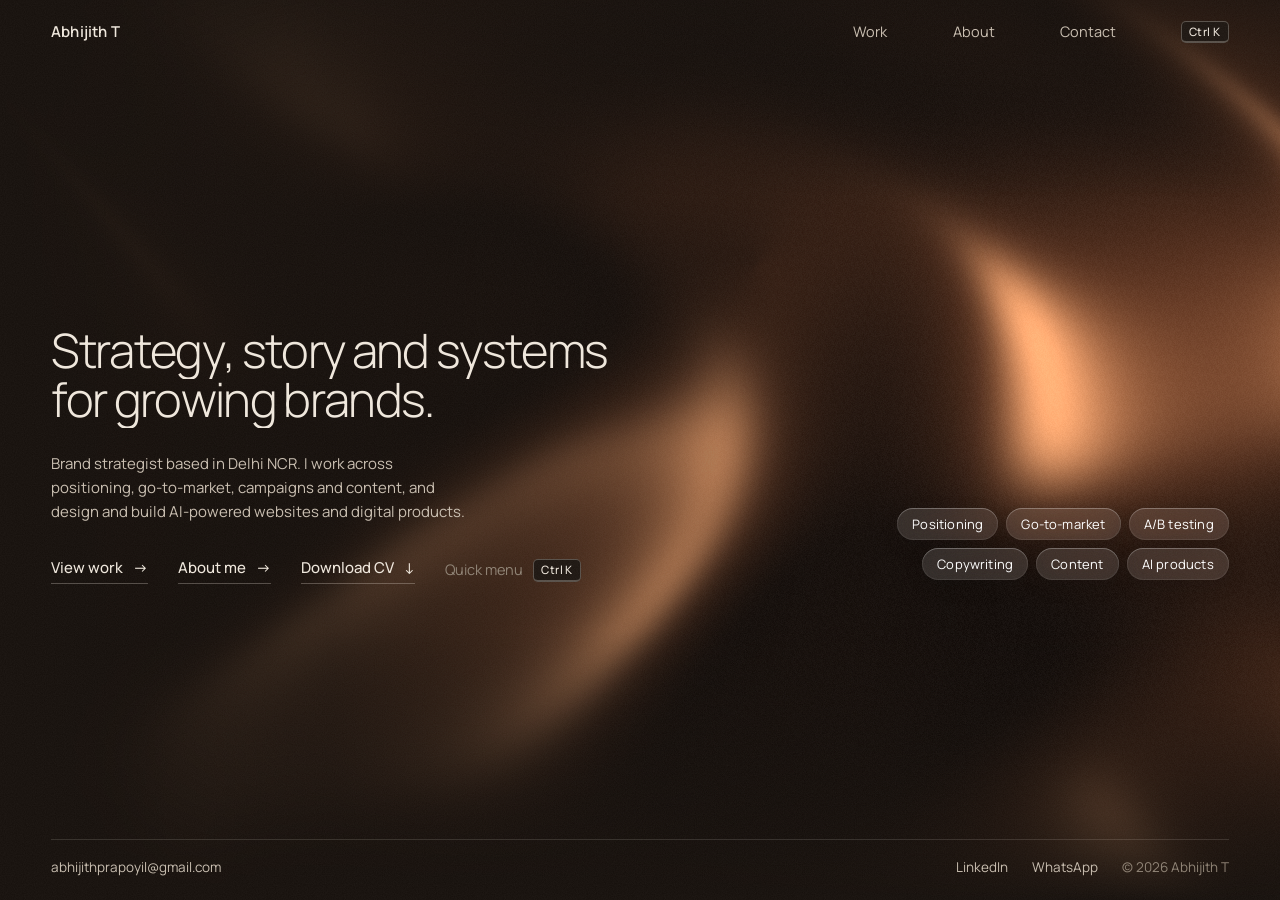
==== commit 46a4f4b2: "Clean one-screen homepage, new About page with expertise rings and journey narrative Co-Authored-By:" ====
--- a/index.html
+++ b/index.html
@@ -23,15 +23,15 @@
     <a href="index.html" class="mark">Abhijith T</a>
     <nav class="nav__links" aria-label="Main">
       <a href="work.html">Work</a>
-      <a href="#about">About</a>
-      <a href="#contact">Contact</a>
+      <a href="about.html">About</a>
+      <a href="about.html#contact">Contact</a>
     </nav>
   </div>
 </header>
 
 <main id="top">
 
-<section class="hero" data-silk-area>
+<section class="hero hero--home" data-silk-area>
   <canvas class="hero__silk" data-silk aria-hidden="true"></canvas>
   <div class="wrap hero__in">
     <div class="hero__text">
@@ -39,87 +39,24 @@
       <p class="hero__sub">Brand strategist based in Delhi NCR. I work across positioning, go-to-market, campaigns and content, and design and build AI-powered websites and digital products.</p>
       <div class="hero__links">
         <a href="work.html" class="link">View work <span>&rarr;</span></a>
+        <a href="about.html" class="link">About me <span>&rarr;</span></a>
         <a href="assets/abhijith-t-cv.pdf" class="link" download>Download CV <span>&darr;</span></a>
         <button class="cmdk-hint" type="button" data-cmdk>Quick menu <kbd data-kbd>Ctrl K</kbd></button>
       </div>
     </div>
     <div class="hero__tags" data-depth="18" aria-label="Focus areas">
       <span class="tag">Positioning</span><span class="tag">Go-to-market</span><span class="tag">A/B testing</span>
-      <span class="tag">Performance</span><span class="tag">Content</span><span class="tag">AI products</span>
+      <span class="tag">Copywriting</span><span class="tag">Content</span><span class="tag">AI products</span>
     </div>
   </div>
-</section>
-
-<section class="section" id="about">
-  <div class="wrap grid about">
-    <div class="about__text">
-      <h2 class="sr">About</h2>
-      <div class="lit" data-lit>
-        <p><span class="lbl">About</span> I grew up in Kerala, studied economics and political science at Ramjas College in Delhi, and started out as a copywriter at Forest Creative Communications in Bengaluru. Today I'm a brand strategist at Mediamix in Delhi NCR, working across twelve brands in real estate, healthcare, FMCG and travel.</p>
-        <p>Economics taught me to read a market. Copywriting taught me to say one thing clearly. Building AI-powered websites and digital products taught me to take an idea all the way to something people use. I'm constantly taking in new information, new ways of answering a problem and new technology to build with.</p>
-      </div>
-      <dl class="caps reveal">
-        <div><dt>Strategy</dt><dd><span class="tag tag--q">Brand positioning</span><span class="tag tag--q">Go-to-market</span><span class="tag tag--q">Messaging</span><span class="tag tag--q">Audience research</span><span class="tag tag--q">Competitive analysis</span></dd></div>
-        <div><dt>Growth</dt><dd><span class="tag tag--q">Performance marketing</span><span class="tag tag--q">A/B testing</span><span class="tag tag--q">CRO</span><span class="tag tag--q">SEO and AEO</span><span class="tag tag--q">CRM and lifecycle</span><span class="tag tag--q">Analytics and attribution</span></dd></div>
-        <div><dt>Content</dt><dd><span class="tag tag--q">Copywriting</span><span class="tag tag--q">Content strategy</span><span class="tag tag--q">Brand voice</span><span class="tag tag--q">Social campaigns</span><span class="tag tag--q">OOH</span></dd></div>
-        <div><dt>Product</dt><dd><span class="tag tag--q">AI-powered websites</span><span class="tag tag--q">Landing pages</span><span class="tag tag--q">Digital products</span><span class="tag tag--q">Marketing automation</span></dd></div>
-      </dl>
-    </div>
-    <figure class="about__pic">
-      <div class="light" data-light="assets/img/golden.jpg" style="--ar:704/860">
-        <img src="assets/img/golden-tone.jpg" alt="Abhijith T at golden hour in the mountains" width="704" height="860" loading="lazy">
-      </div>
-      <figcaption><span>Golden hour</span><span class="light__hint" data-hint>Move across the photo</span></figcaption>
-    </figure>
-  </div>
-</section>
-
-<section class="section" id="clients">
-  <div class="wrap">
-    <h2 class="sr">Clients</h2>
-    <p class="intro"><span class="lbl">Clients</span> Brands I have worked on, and the agencies behind the work.</p>
-    <div class="wall reveal" id="wall">
-      <figure style="--w:74%"><img src="assets/logos/mono/silverglades.png" alt="Silverglades"></figure>
-      <figure style="--w:42%"><img src="assets/logos/mono/tdi.png" alt="TDI"></figure>
-      <figure style="--w:54%"><img src="assets/logos/mono/j-estates.png" alt="J Estates"></figure>
-      <figure style="--w:44%"><img src="assets/logos/mono/care.png" alt="CARE Hospitals"></figure>
-      <figure style="--w:66%"><img src="assets/logos/mono/srinath-collective.png" alt="Srinath Collective"></figure>
-      <figure style="--w:38%"><img src="assets/logos/mono/arc.png" alt="Arc Developers"></figure>
-      <figure style="--w:74%"><img src="assets/logos/mono/rrd.png" alt="Renu Robin Design"></figure>
-      <figure style="--w:44%"><img src="assets/logos/mono/casa-elara.png" alt="Casa Elara"></figure>
-      <figure style="--w:76%"><img src="assets/logos/mono/big-breaks.png" alt="Big Breaks"></figure>
-      <figure style="--w:43%"><img src="assets/logos/mono/saiven.png" alt="Saiven Developers"></figure>
-      <figure style="--w:54%"><img src="assets/logos/mono/saan-verdante.png" alt="Saan Verdante"></figure>
-      <figure style="--w:32%"><img src="assets/logos/mono/pir.png" alt="PIR"></figure>
-      <figure style="--w:80%"><img src="assets/logos/mono/ahh.png" alt="Aarogya Hastha Hospitals"></figure>
-      <figure style="--w:36%"><img src="assets/logos/mono/mustapure.png" alt="Mustapure"></figure>
-      <figure class="ag" style="--w:74%"><img src="assets/logos/mono/mediamix.png" alt="Mediamix"></figure>
-      <figure class="ag" style="--w:70%"><img src="assets/logos/mono/forest-creative.png" alt="Forest Creative Communications"></figure>
-    </div>
-  </div>
-</section>
-
-<section class="section" id="contact">
-  <div class="wrap">
-    <h2 class="sr">Contact</h2>
-    <p class="say reveal"><span class="lbl">Contact</span> For roles, projects or a conversation about either, write to <a class="mail" id="mail" href="mailto:abhijithprapoyil@gmail.com">abhijithprapoyil@gmail.com</a> or message me on <a href="https://wa.me/918848232086" target="_blank" rel="noopener">WhatsApp</a>. You can also find me on <a href="https://www.linkedin.com/in/abheijith" target="_blank" rel="noopener">LinkedIn</a> or <a href="assets/abhijith-t-cv.pdf" download>download my resume</a>.</p>
+  <div class="wrap homebar">
+    <a href="mailto:abhijithprapoyil@gmail.com">abhijithprapoyil@gmail.com</a>
+    <span class="homebar__r"><a href="https://www.linkedin.com/in/abheijith" target="_blank" rel="noopener">LinkedIn</a><a href="https://wa.me/918848232086" target="_blank" rel="noopener">WhatsApp</a><span class="homebar__c">&copy; <span id="year">2026</span> Abhijith T</span></span>
   </div>
 </section>
 
 </main>
 
-<footer class="foot">
-  <div class="wrap">
-    <p class="foot__note">All work shown was created for clients during my time at Mediamix and Forest Creative Communications. Brand names, logos and creative assets belong to their respective owners and appear here only to show my role in the work.</p>
-    <div class="foot__bar">
-      <span>&copy; <span id="year">2026</span> Abhijith T. All rights reserved.</span>
-      <span>The code is vibecoded. The copy is not.</span>
-      <a href="#top">Back to top</a>
-    </div>
-  </div>
-</footer>
-
-<div class="pill" id="pill" aria-hidden="true">Copy email</div>
 <script src="main.js"></script>
 </body>
 </html>
--- a/styles.css
+++ b/styles.css
@@ -136,20 +136,58 @@
 .sec__head{align-items:baseline;margin-bottom:clamp(22px,2.6vw,32px)}
 .sec__head p{font-size:15px;color:var(--text-2);max-width:56ch}
 
-/* ---------- about: the story lights up as you read ---------- */
+/* ---------- about: photograph and story side by side, top-aligned ---------- */
 .about{align-items:start}
-.about__text{grid-column:1 / span 7}
-.lit{margin-top:0}
-.lit p{font-size:clamp(17px,1.35vw,19.5px);line-height:1.55;letter-spacing:-.01em;font-weight:350}
-.lit p + p{margin-top:.9em}
-.lw{color:rgba(239,231,220,.2);transition:color .5s var(--ease)}
-.lw.on{color:var(--text)}
-.about__pic{grid-column:9 / span 4;position:sticky;top:96px}
-
-.caps{margin-top:clamp(32px,3.6vw,48px);border-top:1px solid var(--line-2)}
-.caps div{display:grid;grid-template-columns:minmax(0,1fr) minmax(0,3.4fr);gap:var(--gap);padding:12px 0;border-bottom:1px solid var(--line)}
-.caps dt{font-size:12px;font-weight:500;letter-spacing:.08em;text-transform:uppercase;color:var(--muted);padding-top:8px}
-.caps dd{display:flex;flex-wrap:wrap;gap:6px}
+.about__pic{grid-column:1 / span 4}
+.about__text{grid-column:6 / span 6;padding-top:4px}
+.about__lbl{margin:0 0 18px;font-size:11.5px;font-weight:600;letter-spacing:.12em;text-transform:uppercase;color:var(--copper)}
+.lit p{font-size:clamp(15px,1.05vw,16px);line-height:1.8;font-weight:400;color:var(--text-2)}
+.lit p + p{margin-top:1.1em}
+.lw{color:rgba(239,231,220,.22);transition:color .5s var(--ease)}
+.lw.on{color:var(--text-2)}
+
+
+/* ---------- homepage: the hero is the whole page ---------- */
+.hero--home{min-height:100svh;padding-bottom:110px}
+.homebar{position:absolute;left:0;right:0;bottom:0;z-index:2;display:flex;justify-content:space-between;align-items:center;gap:12px 24px;flex-wrap:wrap;padding-top:18px;padding-bottom:22px;font-size:13.5px;color:var(--text-2);animation:fade 1s var(--ease) .8s both}
+.homebar::before{content:"";position:absolute;left:var(--pad);right:var(--pad);top:0;height:1px;background:var(--line)}
+.homebar a{transition:color .25s}
+.homebar a:hover{color:var(--copper)}
+.homebar__r{display:flex;gap:24px;align-items:center}
+.homebar__c{color:var(--muted)}
+
+/* ---------- about page ---------- */
+.page-first{border-top:0;padding-top:clamp(108px,14vh,140px)}
+
+/* ---------- expertise: four rings around the brand, each turning at its own pace ---------- */
+.xp2 .grid{align-items:center}
+.xp2__side{grid-column:1 / span 4}
+.xp2__main{grid-column:5 / span 8;display:flex;justify-content:center}
+.xp2__intro{font-size:15px;line-height:1.7;color:var(--text-2);max-width:34ch}
+.xpl-list{margin:28px 0 0;padding:0;list-style:none;border-top:1px solid var(--line)}
+.xpl{display:flex;align-items:baseline;justify-content:space-between;gap:16px;flex-wrap:wrap;padding:14px 0;border-bottom:1px solid var(--line);cursor:default}
+.xpl__n{font-weight:300;font-size:clamp(22px,2vw,28px);letter-spacing:-.03em;color:var(--text-2);transition:color .35s,font-weight .35s}
+.xpl__l{font-size:13px;color:var(--muted);transition:color .35s}
+.xpl__s{display:none}
+.xpl.is-on .xpl__n{color:var(--text);font-weight:500}
+.xpl.is-on .xpl__l{color:var(--copper)}
+
+/* the system is drawn at a fixed size and scaled to fit (main.js sets --k) */
+.sys{position:relative;flex:none;width:760px;height:760px;margin:calc((var(--k,1) - 1) * 380px);transform:scale(var(--k,1))}
+.ring{position:absolute;left:50%;top:50%;width:calc(var(--r) * 2);height:calc(var(--r) * 2);margin:calc(var(--r) * -1) 0 0 calc(var(--r) * -1);border:1px solid var(--line);border-radius:50%;transition:border-color .5s,opacity .5s}
+.ring ul{position:absolute;inset:0;margin:0;padding:0;list-style:none;animation:spin var(--t) linear infinite var(--dir)}
+.ring li{position:absolute;left:50%;top:50%;transform:rotate(calc(var(--i) * 360deg / var(--n))) translateY(calc(var(--r) * -1)) rotate(calc(var(--i) * -360deg / var(--n)))}
+.ring span{display:block;transform:translate(-50%,-50%)}
+.ring em{display:block;font-style:normal;white-space:nowrap;padding:3px 10px;font-size:13px;color:var(--text-2);background:var(--bg);animation:spin var(--t) linear infinite var(--cdir);transition:color .4s}
+@keyframes spin{to{transform:rotate(360deg)}}
+.sys__core{position:absolute;left:50%;top:50%;transform:translate(-50%,-50%);display:flex;flex-direction:column;align-items:center;gap:10px;font-size:10.5px;font-weight:600;letter-spacing:.14em;text-transform:uppercase;color:var(--copper)}
+.sys__core i{width:12px;height:12px;border-radius:50%;background:var(--copper);box-shadow:0 0 0 0 rgba(200,121,74,.5);animation:pulse 2.6s infinite}
+@keyframes pulse{70%{box-shadow:0 0 0 12px rgba(200,121,74,0)}100%{box-shadow:0 0 0 0 rgba(200,121,74,0)}}
+/* one ring in focus at a time */
+.sys.has-on .ring{opacity:.28}
+.sys.has-on .ring.is-on{opacity:1;border-color:rgba(200,121,74,.55)}
+.sys.has-on .ring.is-on em{color:var(--text)}
+.sys:hover .ring ul,.sys:hover .ring em{animation-play-state:paused}
 
 /* ---------- clients: one ink, optically balanced, with a cursor light ---------- */
 .wall{position:relative;display:grid;grid-template-columns:repeat(8,minmax(0,1fr));border-top:1px solid var(--line);border-left:1px solid var(--line);--mx:-999px;--my:-999px}
@@ -253,8 +291,10 @@
 @media (max-width:1024px){
   .hero__tags{display:none}
   .hero__h1 > span{white-space:normal}
-  .about__text{grid-column:1 / span 7}
-  .about__pic{grid-column:8 / span 5;top:76px}
+  .about__pic{grid-column:1 / span 5}
+  .about__text{grid-column:7 / span 6}
+  .xp2__side{grid-column:1 / -1}
+  .xp2__main{grid-column:1 / -1;margin-top:24px}
   .sec__side{grid-column:1 / span 4}
   .sec__main{grid-column:5 / span 8}
   .wall{grid-template-columns:repeat(4,minmax(0,1fr))}
@@ -275,6 +315,9 @@
   .nav__links{grid-column:6 / span 7;justify-content:flex-end;gap:20px}
   /* on phones the silk fills the screen and the words settle at the bottom, over the darkest part */
   .hero{min-height:88svh;align-items:flex-end;padding:96px 0 36px}
+  .hero--home{min-height:100svh;padding-bottom:132px}
+  .homebar{font-size:13px;row-gap:8px;padding-bottom:20px}
+  .homebar__r{gap:18px}
   .hero::before{background:linear-gradient(0deg,var(--bg) 0%,rgba(22,16,12,.9) 30%,rgba(22,16,12,0) 62%,rgba(22,16,12,0) 86%,rgba(22,16,12,.45) 100%)}
   /* on phones the headline flows as one sentence, so it breaks where the words want to */
   .hero__h1{font-size:clamp(30px,8.6vw,40px);animation:fade .8s var(--ease) .1s both}
@@ -282,15 +325,17 @@
   .hero__h1 > span:first-child::after{content:" "}
   .hero__sub{font-size:16px}
   .cmdk-hint{display:none}
-  /* about stacks as: label, story, photo, capabilities */
-  .about__text{display:contents}
-  .about > *,.about__text > *{grid-column:1 / -1}
-  .about__text h2{order:1}
-  .lit{order:2;margin-top:14px}
-  .lit p{font-size:17.5px}
-  .about__pic{order:3;position:relative;top:0;margin-top:28px}
-  .caps{order:4}
-  .caps div{grid-template-columns:1fr;gap:4px}
+  /* about stacks: photo, then the story */
+  .about__pic,.about__text{grid-column:1 / -1}
+  .about__pic{width:78%;margin-bottom:28px}
+  .lit p{font-size:15px}
+  .xp2__side,.xp2__main{grid-column:1 / -1}
+  .xp2__main{display:none}
+  .xpl{display:block}
+  .xpl__l{display:block;margin-top:4px}
+  .xpl__s{display:flex;flex-wrap:wrap;gap:2px 0;margin:10px 0 0;padding:0;list-style:none}
+  .xpl__s li{font-size:13.5px;color:var(--text-2)}
+  .xpl__s li:not(:last-child)::after{content:"/";margin:0 8px;color:var(--muted)}
   .shead h1,.shead h2,.shead p{grid-column:1 / -1}
   .shead p{margin-top:12px}
   .sec__side,.sec__main{grid-column:1 / -1}
@@ -308,6 +353,7 @@
   .wall img{width:var(--w)}
 }
 @media (prefers-reduced-motion:reduce){
+  .ring ul,.ring em{animation:none!important}
   *,*::before,*::after{animation-duration:.001ms!important;transition-duration:.001ms!important}
   .reveal{opacity:1;transform:none}
   .hero__h1 > span > span{transform:none}
